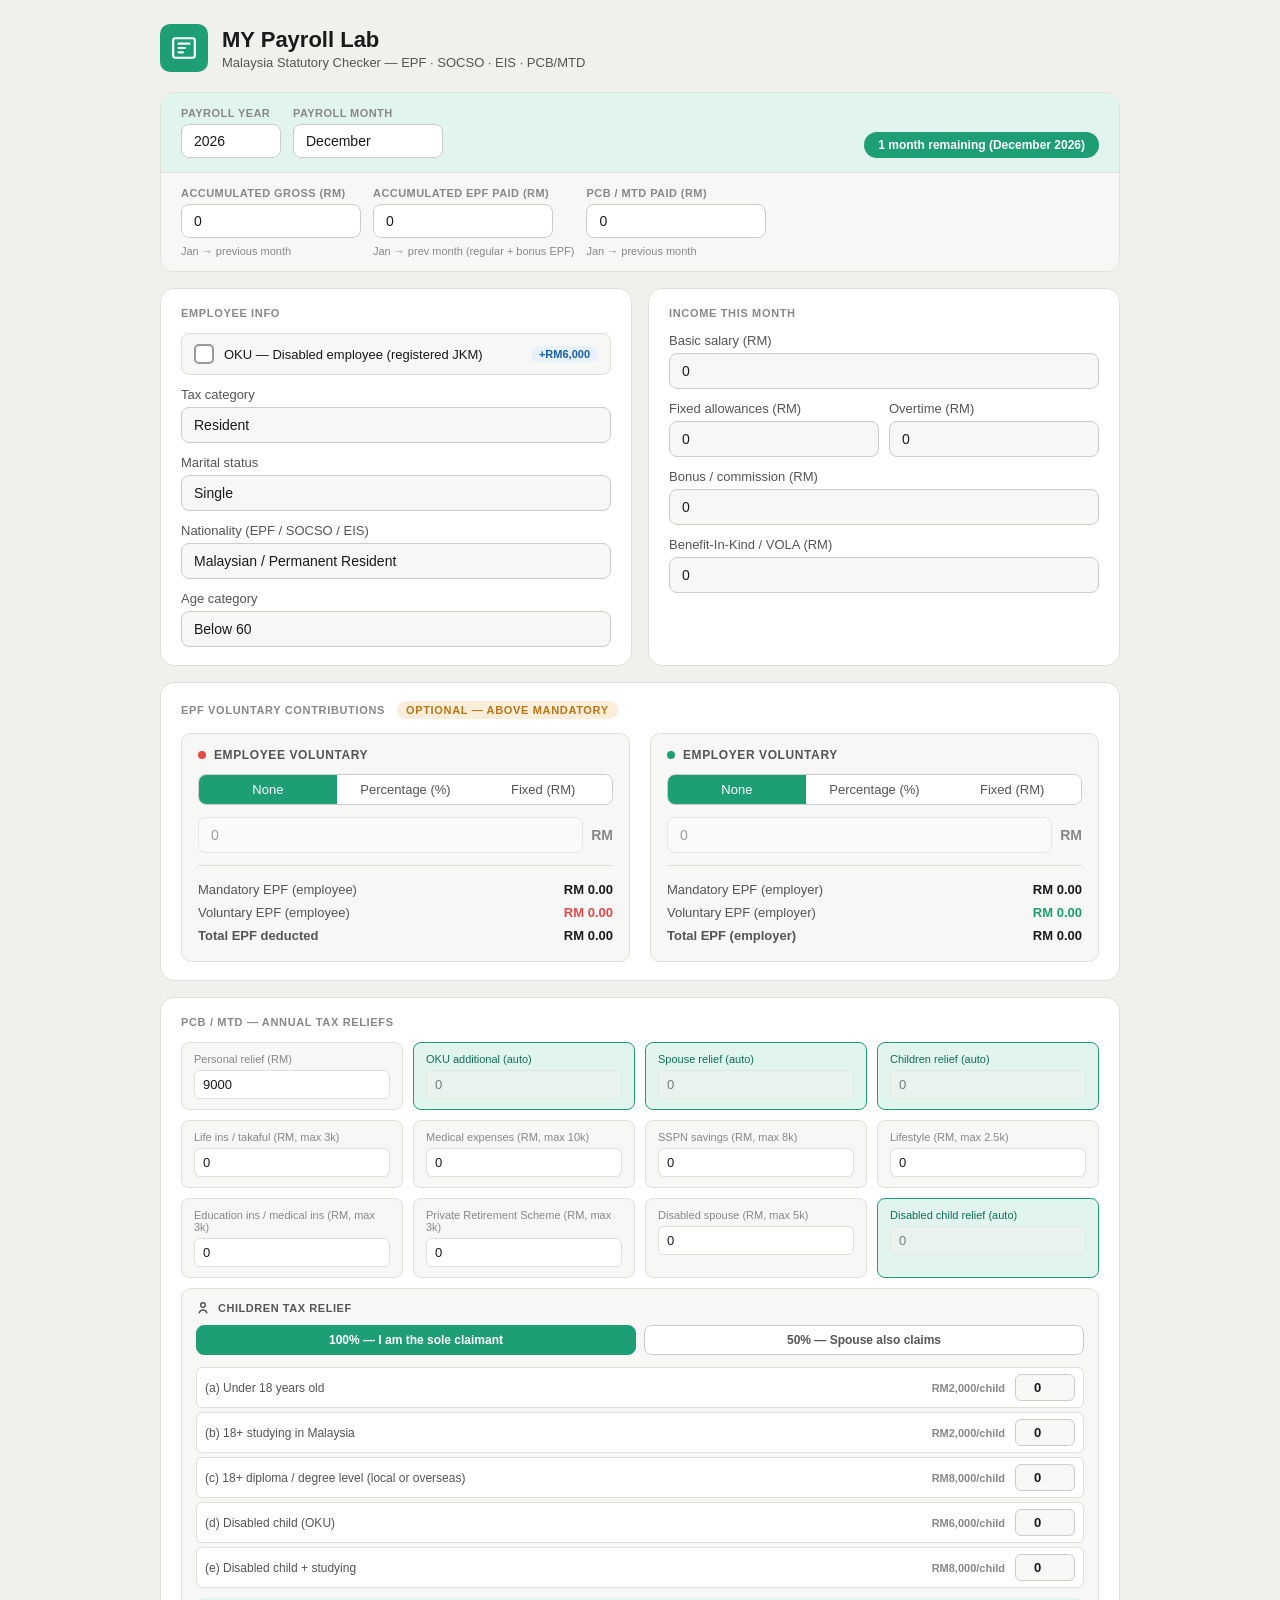
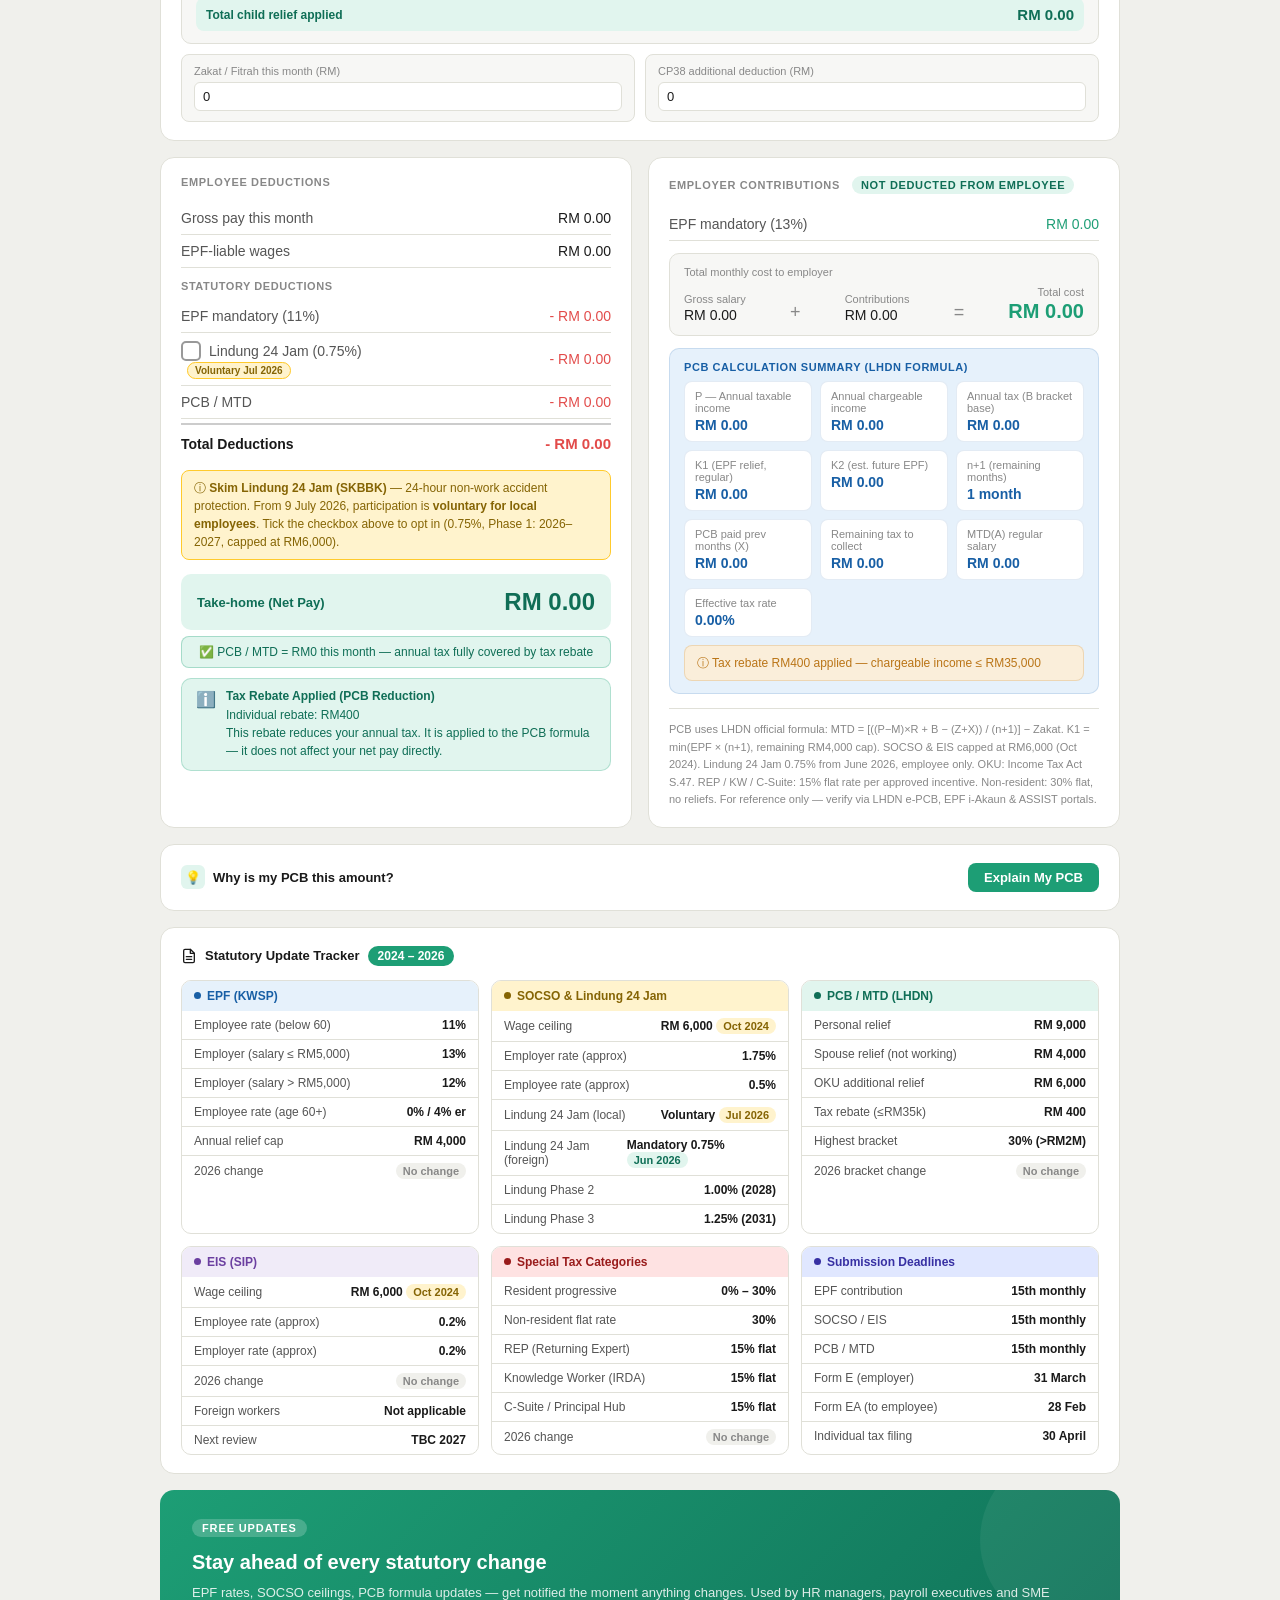
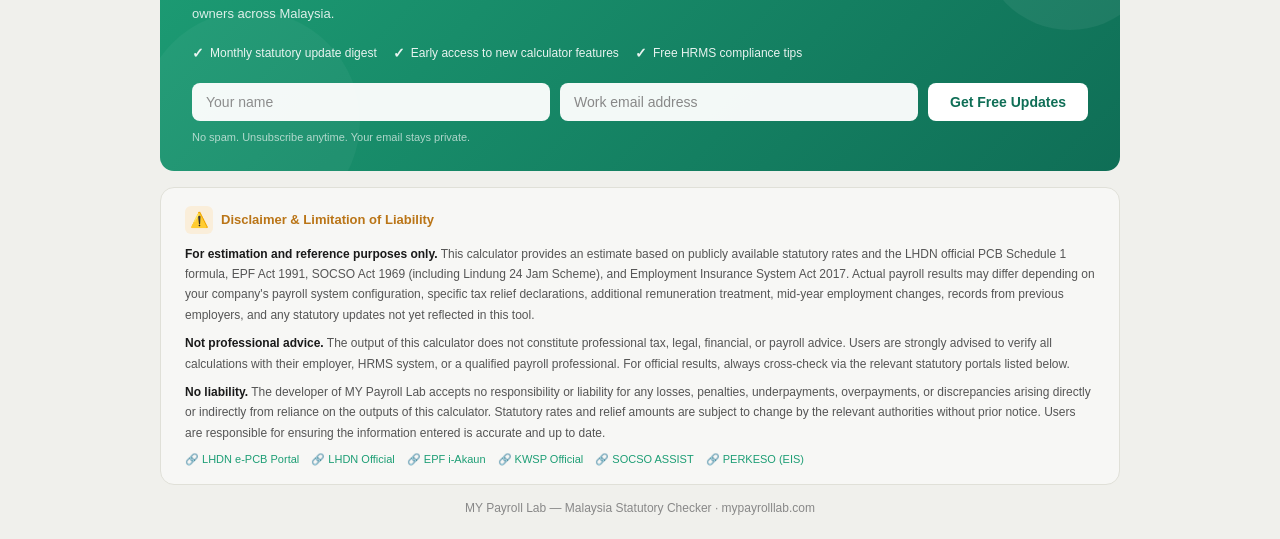
==== index.html @ d9139159 "Update form action and input names in index.html" ====
<!DOCTYPE html>
<html lang="en">
<head>
<meta charset="UTF-8">
<meta name="viewport" content="width=device-width, initial-scale=1.0, maximum-scale=1.0, user-scalable=no">

<!-- Primary SEO -->
<title>MY Payroll Lab — Free Malaysia Payroll & PCB Calculator | EPF SOCSO EIS MTD</title>
<meta name="description" content="Free Malaysia statutory payroll calculator. Instantly calculate EPF, SOCSO, EIS and PCB/MTD using the official LHDN formula. Covers all tax categories, bonus PCB, OKU relief, child relief, Lindung 24 Jam 2026 and more. Works offline.">
<meta name="keywords" content="Malaysia payroll calculator, PCB calculator, MTD calculator, EPF calculator, SOCSO calculator, EIS calculator, LHDN PCB formula, Malaysia statutory deductions, payroll Malaysia 2026, Skim Lindung 24 Jam">
<meta name="robots" content="index, follow">
<meta name="author" content="MY Payroll Lab">
<link rel="canonical" href="https://mypayrolllab.com">

<!-- Open Graph (Facebook, LinkedIn, WhatsApp preview) -->
<meta property="og:type" content="website">
<meta property="og:url" content="https://mypayrolllab.com">
<meta property="og:title" content="MY Payroll Lab — Free Malaysia Payroll Calculator">
<meta property="og:description" content="Calculate EPF, SOCSO, EIS and PCB/MTD instantly using the official LHDN formula. Covers bonus PCB, OKU, child relief, Lindung 24 Jam 2026. Free, offline-ready.">
<meta property="og:image" content="https://mypayrolllab.com/og-image.png">
<meta property="og:image:width" content="1200">
<meta property="og:image:height" content="630">
<meta property="og:site_name" content="MY Payroll Lab">
<meta property="og:locale" content="en_MY">

<!-- Twitter / X Card -->
<meta name="twitter:card" content="summary_large_image">
<meta name="twitter:url" content="https://mypayrolllab.com">
<meta name="twitter:title" content="MY Payroll Lab — Free Malaysia Payroll Calculator">
<meta name="twitter:description" content="Calculate EPF, SOCSO, EIS and PCB/MTD instantly. LHDN official formula. Free, no login, works offline.">
<meta name="twitter:image" content="https://mypayrolllab.com/og-image.png">

<!-- PWA / Mobile -->
<meta name="mobile-web-app-capable" content="yes">
<meta name="apple-mobile-web-app-capable" content="yes">
<meta name="apple-mobile-web-app-status-bar-style" content="default">
<meta name="apple-mobile-web-app-title" content="MY Payroll Lab">
<meta name="theme-color" content="#1D9E75">
<link rel="manifest" href="manifest.json">
<link rel="icon" type="image/x-icon" href="favicon.ico">
<link rel="icon" type="image/png" sizes="32x32" href="favicon-32x32.png">
<link rel="icon" type="image/png" sizes="16x16" href="favicon-16x16.png">
<link rel="apple-touch-icon" sizes="180x180" href="apple-touch-icon.png">
<link rel="apple-touch-icon" href="assets/icons/icon-192.png">

<!-- JSON-LD Structured Data (Google rich results) -->
<script type="application/ld+json">
{
  "@context": "https://schema.org",
  "@type": "WebApplication",
  "name": "MY Payroll Lab",
  "url": "https://mypayrolllab.com",
  "description": "Free Malaysia statutory payroll calculator covering EPF, SOCSO, EIS and PCB/MTD using the official LHDN Schedule 1 formula.",
  "applicationCategory": "FinanceApplication",
  "operatingSystem": "Any",
  "offers": {
    "@type": "Offer",
    "price": "0",
    "priceCurrency": "MYR"
  },
  "featureList": [
    "EPF contribution calculator",
    "SOCSO contribution calculator",
    "EIS contribution calculator",
    "PCB/MTD calculator using LHDN official formula",
    "Bonus PCB two-step calculation",
    "OKU tax relief",
    "Child relief calculator",
    "Skim Lindung 24 Jam 2026",
    "Works offline as PWA"
  ],
  "inLanguage": "en-MY",
  "isAccessibleForFree": true,
  "creator": {
    "@type": "Organization",
    "name": "MY Payroll Lab",
    "url": "https://mypayrolllab.com"
  }
}
</script>
<link rel="stylesheet" href="assets/css/style.css?v=7">
</head>
<body>
<div class="container">

  <div class="header">
    <div class="logo">
      <svg viewBox="0 0 24 24"><rect x="2" y="3" width="20" height="18" rx="2"/><path d="M7 8h10M7 12h6M7 16h4"/></svg>
    </div>
    <div class="header-text">
      <h1>MY Payroll Lab</h1>
      <p>Malaysia Statutory Checker &mdash; EPF &middot; SOCSO &middot; EIS &middot; PCB/MTD</p>
    </div>
  </div>

  <!-- Month Band -->
  <div class="month-band">

    <!-- Row 1: Year & Month -->
    <div class="month-row month-row-1">
      <div class="field-group">
        <label>Payroll Year</label>
        <select id="year" onchange="calc()" style="width:100px">
        </select>
      </div>
      <div class="field-group">
        <label>Payroll Month</label>
        <select id="month" onchange="calc()" style="width:150px">
          <option value="1">January</option><option value="2">February</option><option value="3">March</option>
          <option value="4">April</option><option value="5">May</option><option value="6">June</option>
          <option value="7">July</option><option value="8">August</option><option value="9">September</option>
          <option value="10">October</option><option value="11">November</option><option value="12">December</option>
        </select>
      </div>
      <span class="month-pill" id="remaining_badge">7 months remaining</span>
    </div>

    <!-- Row 2: Accumulated figures -->
    <div class="month-row month-row-2">
      <div class="field-group">
        <label>Accumulated Gross (RM)</label>
        <input type="number" id="acc_gross" value="0" min="0" oninput="calc()" style="width:180px">
        <span class="acc-hint">Jan → previous month</span>
      </div>
      <div class="field-group">
        <label>Accumulated EPF Paid (RM)</label>
        <input type="number" id="acc_epf" value="0" min="0" oninput="calc()" style="width:180px">
        <span class="acc-hint">Jan → prev month (regular + bonus EPF)</span>
      </div>
      <div class="field-group">
        <label>PCB / MTD Paid (RM)</label>
        <input type="number" id="acc_pcb" value="0" min="0" oninput="calc()" style="width:180px">
        <span class="acc-hint">Jan → previous month</span>
      </div>

    </div>

  </div>

  <div class="grid">

    <!-- Employee Info -->
    <div class="card">
      <div class="card-title">Employee Info</div>

      <label class="toggle-row">
        <input type="checkbox" id="oku" onchange="calc()">
        <span class="oku-label">OKU — Disabled employee (registered JKM)</span>
        <span class="badge-tag">+RM6,000</span>
      </label>

      <div class="field">
        <label>Tax category</label>
        <select id="tax_cat" onchange="calc()">
          <option value="resident">Resident</option>
          <option value="non_resident">Non-Resident (30% flat, no reliefs)</option>
          <option value="rep">Returning Expert Programme — REP (15% flat)</option>
          <option value="knowledge_worker">Knowledge Worker — IRDA Iskandar (15% flat)</option>
          <option value="c_suite">C-Suite / Principal Hub (15% flat)</option>
        </select>
      </div>

      <div class="field">
        <label>Marital status</label>
        <select id="marital" onchange="calc()">
          <option value="single">Single</option>
          <option value="married_working">Married — spouse working</option>
          <option value="married_not_working">Married — spouse not working</option>
          <option value="widow">Widow / Divorced</option>
        </select>
      </div>

      <div class="field">
        <label>Nationality (EPF / SOCSO / EIS)</label>
        <select id="nat" onchange="calc()">
          <option value="local">Malaysian / Permanent Resident</option>
          <option value="foreign">Foreign worker</option>
        </select>
      </div>

      <div class="field">
        <label>Age category</label>
        <select id="age" onchange="calc()">
          <option value="below60">Below 60</option>
          <option value="above60">60 and above</option>
        </select>
      </div>
    </div>

    <!-- Income -->
    <div class="card">
      <div class="card-title">Income This Month</div>
      <div class="field"><label>Basic salary (RM)</label><input type="number" id="salary" value="0" min="0" oninput="calc()"></div>
      <div class="row-2">
        <div class="field"><label>Fixed allowances (RM)</label><input type="number" id="allow" value="0" min="0" oninput="calc()"></div>
        <div class="field"><label>Overtime (RM)</label><input type="number" id="ot" value="0" min="0" oninput="calc()"></div>
      </div>
      <div class="field"><label>Bonus / commission (RM)</label><input type="number" id="bonus" value="0" min="0" oninput="calc()"></div>
      <div class="field"><label>Benefit-In-Kind / VOLA (RM)</label><input type="number" id="bik" value="0" min="0" oninput="calc()"></div>
    </div>

    <!-- Voluntary EPF -->
    <div class="card full-width">
      <div class="card-title">EPF Voluntary Contributions
        <span class="badge" style="background:var(--warn-light);color:var(--warn)">Optional — above mandatory</span>
      </div>
      <div class="vol-grid">

        <!-- Employee Voluntary -->
        <div class="vol-side">
          <div class="vol-side-title">
            <span class="dot ee"></span>Employee Voluntary
          </div>
          <div class="type-toggle">
            <button id="vol_ee_none" class="active" onclick="setVolType('ee','none')">None</button>
            <button id="vol_ee_pct"  onclick="setVolType('ee','pct')">Percentage (%)</button>
            <button id="vol_ee_fixed" onclick="setVolType('ee','fixed')">Fixed (RM)</button>
          </div>
          <div class="vol-input-row">
            <input type="number" id="vol_ee_val" value="0" min="0" step="0.5" oninput="calc()" placeholder="0">
            <span class="unit" id="vol_ee_unit">%</span>
          </div>
          <div class="vol-result">
            <div class="vol-result-row"><span class="lbl">Mandatory EPF (employee)</span><span class="val total" id="vr_epf_mand_ee">RM 0.00</span></div>
            <div class="vol-result-row"><span class="lbl">Voluntary EPF (employee)</span><span class="val ee" id="vr_epf_vol_ee">RM 0.00</span></div>
            <div class="vol-result-row"><span class="lbl" style="font-weight:600">Total EPF deducted</span><span class="val total" style="font-weight:700" id="vr_epf_total_ee">RM 0.00</span></div>
          </div>
        </div>

        <!-- Employer Voluntary -->
        <div class="vol-side">
          <div class="vol-side-title">
            <span class="dot er"></span>Employer Voluntary
          </div>
          <div class="type-toggle">
            <button id="vol_er_none" class="active" onclick="setVolType('er','none')">None</button>
            <button id="vol_er_pct"  onclick="setVolType('er','pct')">Percentage (%)</button>
            <button id="vol_er_fixed" onclick="setVolType('er','fixed')">Fixed (RM)</button>
          </div>
          <div class="vol-input-row">
            <input type="number" id="vol_er_val" value="0" min="0" step="0.5" oninput="calc()" placeholder="0">
            <span class="unit" id="vol_er_unit">%</span>
          </div>
          <div class="vol-result">
            <div class="vol-result-row"><span class="lbl">Mandatory EPF (employer)</span><span class="val total" id="vr_epf_mand_er">RM 0.00</span></div>
            <div class="vol-result-row"><span class="lbl">Voluntary EPF (employer)</span><span class="val er" id="vr_epf_vol_er">RM 0.00</span></div>
            <div class="vol-result-row"><span class="lbl" style="font-weight:600">Total EPF (employer)</span><span class="val total" style="font-weight:700" id="vr_epf_total_er">RM 0.00</span></div>
          </div>
        </div>

      </div>
    </div>

    <!-- Tax Reliefs -->
    <div class="card full-width">
      <div class="card-title">
        PCB / MTD — Annual Tax Reliefs
        <span id="oku_label" class="oku-badge" style="display:none">OKU +RM6,000</span>
        <span id="flat_rate_label" style="display:none" class="flat-badge"></span>
      </div>
      <div id="relief_section">
        <div class="relief-grid">
          <div class="relief-item"><label>Personal relief (RM)</label><input type="number" id="r_personal" value="9000" oninput="calc()"></div>
          <div class="relief-item auto"><label>OKU additional (auto)</label><input type="number" id="r_oku" value="0" readonly></div>
          <div class="relief-item auto"><label>Spouse relief (auto)</label><input type="number" id="r_spouse" value="0" readonly></div>
          <div class="relief-item auto"><label>Children relief (auto)</label><input type="number" id="r_child" value="0" readonly></div>
          <div class="relief-item"><label>Life ins / takaful (RM, max 3k)</label><input type="number" id="r_life" value="0" oninput="calc()"></div>
          <div class="relief-item"><label>Medical expenses (RM, max 10k)</label><input type="number" id="r_medical" value="0" oninput="calc()"></div>
          <div class="relief-item"><label>SSPN savings (RM, max 8k)</label><input type="number" id="r_sspn" value="0" oninput="calc()"></div>
          <div class="relief-item"><label>Lifestyle (RM, max 2.5k)</label><input type="number" id="r_lifestyle" value="0" oninput="calc()"></div>
          <div class="relief-item"><label>Education ins / medical ins (RM, max 3k)</label><input type="number" id="r_edu_ins" value="0" oninput="calc()"></div>
          <div class="relief-item"><label>Private Retirement Scheme (RM, max 3k)</label><input type="number" id="r_prs" value="0" oninput="calc()"></div>
          <div class="relief-item"><label>Disabled spouse (RM, max 5k)</label><input type="number" id="r_dis_spouse" value="0" oninput="calc()"></div>
          <div class="relief-item auto"><label>Disabled child relief (auto)</label><input type="number" id="r_dis_child" value="0" readonly></div>
        </div>
        <!-- Child Relief Calculator -->
        <div class="child-section">
          <div class="child-section-title">
            <svg width="14" height="14" viewBox="0 0 24 24" fill="none" stroke="currentColor" stroke-width="2.5" stroke-linecap="round" stroke-linejoin="round"><circle cx="12" cy="7" r="4"/><path d="M5.5 20a7 7 0 0 1 13 0"/></svg>
            Children Tax Relief
          </div>
          <div class="child-claim-toggle">
            <button class="claim-btn active" id="claim_100" onclick="setClaimRate('100')">
              100% — I am the sole claimant
            </button>
            <button class="claim-btn" id="claim_50" onclick="setClaimRate('50')">
              50% — Spouse also claims
            </button>
          </div>
          <div class="child-rows">
            <div class="child-row">
              <span class="cr-label">(a) Under 18 years old</span>
              <span class="cr-rate" id="cr_rate_a">RM2,000/child</span>
              <input type="number" class="cr-input" id="cr_a" value="0" min="0" oninput="calcChild()">
            </div>
            <div class="child-row">
              <span class="cr-label">(b) 18+ studying in Malaysia</span>
              <span class="cr-rate" id="cr_rate_b">RM2,000/child</span>
              <input type="number" class="cr-input" id="cr_b" value="0" min="0" oninput="calcChild()">
            </div>
            <div class="child-row">
              <span class="cr-label">(c) 18+ diploma / degree level (local or overseas)</span>
              <span class="cr-rate" id="cr_rate_c">RM8,000/child</span>
              <input type="number" class="cr-input" id="cr_c" value="0" min="0" oninput="calcChild()">
            </div>
            <div class="child-row">
              <span class="cr-label">(d) Disabled child (OKU)</span>
              <span class="cr-rate" id="cr_rate_d">RM6,000/child</span>
              <input type="number" class="cr-input" id="cr_d" value="0" min="0" oninput="calcChild()">
            </div>
            <div class="child-row">
              <span class="cr-label">(e) Disabled child + studying</span>
              <span class="cr-rate" id="cr_rate_e">RM8,000/child</span>
              <input type="number" class="cr-input" id="cr_e" value="0" min="0" oninput="calcChild()">
            </div>
          </div>
          <div class="child-total">
            <span class="ct-label">Total child relief applied</span>
            <span class="ct-val" id="child_total_display">RM 0.00</span>
          </div>
        </div>

        <div style="margin-top:10px;display:flex;gap:10px;flex-wrap:wrap">
          <div class="relief-item" style="flex:1;min-width:160px"><label>Zakat / Fitrah this month (RM)</label><input type="number" id="zakat" value="0" oninput="calc()"></div>
          <div class="relief-item" style="flex:1;min-width:160px"><label>CP38 additional deduction (RM)</label><input type="number" id="cp38" value="0" oninput="calc()"></div>
        </div>
      </div>
      <div id="flat_rate_notice" class="notice purple" style="display:none"></div>
    </div>

    <!-- Employee Deductions -->
    <div class="card">
      <div class="card-title">Employee Deductions</div>
      <div class="result-row"><span class="lbl">Gross pay this month</span><span class="val" id="o_gross">RM 0.00</span></div>
      <div class="result-row"><span class="lbl">EPF-liable wages</span><span class="val" id="o_epf_wage">RM 0.00</span></div>

      <div class="section-label">Statutory deductions</div>
      <div class="result-row"><span class="lbl">EPF mandatory (<span id="epf_ee_rate">11%</span>)</span><span class="val deduct" id="o_epf_ee">- RM 0.00</span></div>
      <div class="result-row" id="epf_vol_ee_row" style="display:none"><span class="lbl">EPF voluntary (employee)</span><span class="val deduct" id="o_epf_vol_ee">- RM 0.00</span></div>
      <div class="result-row" id="epf_bonus_ee_row" style="display:none"><span class="lbl">EPF on bonus / Kt (employee 11%)</span><span class="val deduct" id="o_epf_bonus_ee">- RM 0.00</span></div>
      <div class="result-row" id="row_socso_ee"><span class="lbl">SOCSO (employee)</span><span class="val deduct" id="o_socso_ee">- RM 0.00</span></div>
      <div class="result-row" id="lindung_row" style="display:none">
        <span class="lbl">
          <span id="lindung_label_local" style="display:none">
            <label style="cursor:pointer;display:flex;align-items:center;gap:8px">
              <input type="checkbox" id="lindung_optin" class="custom-cb" onchange="calc()"
                title="Tick to opt in to Lindung 24 Jam (voluntary for locals from Jul 2026)">
              Lindung 24 Jam (0.75%)
            </label>
            <span class="lindung-badge">Voluntary Jul 2026</span>
          </span>
          <span id="lindung_label_foreign" style="display:none">
            Lindung 24 Jam (0.75%) <span class="lindung-badge">Mandatory (Foreign)</span>
          </span>
        </span>
        <span class="val deduct" id="o_lindung">- RM 0.00</span>
      </div>
      <div class="result-row" id="row_eis_ee"><span class="lbl">EIS (employee)</span><span class="val deduct" id="o_eis_ee">- RM 0.00</span></div>
      <div class="result-row">
        <span class="lbl">PCB / MTD <span id="o_pcb_rate_tag" class="flat-badge" style="display:none"></span></span>
        <span class="val deduct" id="o_pcb">- RM 0.00</span>
      </div>
      <div class="result-row" id="pcb_bonus_row" style="display:none">
        <span class="lbl" style="padding-left:12px;color:var(--text3);font-size:12px">↳ Regular salary PCB</span>
        <span class="val deduct" style="font-size:12px" id="o_pcb_a">- RM 0.00</span>
      </div>
      <div class="result-row" id="pcb_addl_row" style="display:none">
        <span class="lbl" style="padding-left:12px;color:var(--text3);font-size:12px">↳ Bonus PCB (additional) <span class="lindung-badge">MTD(C)</span></span>
        <span class="val deduct" style="font-size:12px" id="o_pcb_addl">- RM 0.00</span>
      </div>
      <div class="result-row" id="cp38_row" style="display:none">
        <span class="lbl">CP38 (additional)</span><span class="val deduct" id="o_cp38">- RM 0.00</span>
      </div>
      <div class="result-row" id="zakat_row" style="display:none">
        <span class="lbl">Zakat / Fitrah</span><span class="val deduct" id="o_zakat_show">- RM 0.00</span>
      </div>

      <!-- Total deduction line -->
      <div class="total-deduct-row">
        <span class="lbl">Total Deductions</span>
        <span class="val deduct" id="o_total_deduct">- RM 0.00</span>
      </div>

      <div id="lindung_notice" style="display:none" class="notice yellow">
        &#9432; <b>Skim Lindung 24 Jam (SKBBK)</b> — 24-hour non-work accident protection.
        <span id="lindung_notice_local" style="display:none">
          From 9 July 2026, participation is <b>voluntary for local employees</b>. Tick the checkbox above to opt in (0.75%, Phase 1: 2026–2027, capped at RM6,000).
        </span>
        <span id="lindung_notice_foreign" style="display:none">
          <b>Mandatory for foreign workers</b> under existing legal provisions (0.75%, Phase 1: 2026–2027, capped at RM6,000).
        </span>
      </div>

      <div class="net-block">
        <span class="net-lbl">Take-home (Net Pay)</span>
        <span class="net-val" id="o_net">RM 0.00</span>
      </div>

      <!-- PCB zero notice -->
      <div id="pcb_zero_box" class="pcb-zero" style="display:none">
        ✅ PCB / MTD = RM0 this month — annual tax fully covered by tax rebate
      </div>

      <!-- Tax rebate info box (below net pay, NOT in deductions) -->
      <div id="rebate_info_box" class="rebate-info" style="display:none">
        <span class="ri-icon">ℹ️</span>
        <div>
          <div class="ri-title">Tax Rebate Applied (PCB Reduction)</div>
          <div class="ri-body" id="rebate_info_text"></div>
        </div>
      </div>
    </div>

    <!-- Employer Contributions -->
    <div class="card">
      <div class="card-title">Employer Contributions
        <span class="badge">not deducted from employee</span>
      </div>
      <div class="result-row"><span class="lbl">EPF mandatory (<span id="epf_er_rate">13%</span>)</span><span class="val earn" id="o_epf_er">RM 0.00</span></div>
      <div class="result-row" id="epf_vol_er_row" style="display:none"><span class="lbl">EPF voluntary (employer)</span><span class="val earn" id="o_epf_vol_er">RM 0.00</span></div>
      <div class="result-row" id="epf_bonus_er_row" style="display:none"><span class="lbl">EPF on bonus (employer)</span><span class="val earn" id="o_epf_bonus_er">RM 0.00</span></div>
      <div class="result-row" id="row_socso_er"><span class="lbl">SOCSO (employer)</span><span class="val earn" id="o_socso_er">RM 0.00</span></div>
      <div class="result-row" id="row_eis_er"><span class="lbl">EIS (employer)</span><span class="val earn" id="o_eis_er">RM 0.00</span></div>

      <div class="employer-box">
        <div style="font-size:11px;color:var(--text3);margin-bottom:8px">Total monthly cost to employer</div>
        <div class="cost-row">
          <div class="cost-item"><span class="cost-lbl">Gross salary</span><span class="cost-val" id="o_gross2">RM 0.00</span></div>
          <div style="font-size:18px;color:var(--text3)">+</div>
          <div class="cost-item"><span class="cost-lbl">Contributions</span><span class="cost-val" id="o_er_total">RM 0.00</span></div>
          <div style="font-size:18px;color:var(--text3)">=</div>
          <div class="cost-item" style="text-align:right"><span class="cost-lbl">Total cost</span><span class="cost-total" id="o_total_cost">RM 0.00</span></div>
        </div>
      </div>

      <div class="acc-box">
        <div class="acc-title">PCB Calculation Summary (LHDN Formula)</div>
        <div class="acc-grid">
          <div class="acc-item"><div class="acc-lbl">P — Annual taxable income</div><div class="acc-val" id="o_P">RM 0.00</div></div>
          <div class="acc-item"><div class="acc-lbl">Annual chargeable income</div><div class="acc-val" id="o_chargeable">RM 0.00</div></div>
          <div class="acc-item"><div class="acc-lbl">Annual tax (B bracket base)</div><div class="acc-val" id="o_annual_tax">RM 0.00</div></div>
          <div class="acc-item"><div class="acc-lbl">K1 (EPF relief, regular)</div><div class="acc-val" id="o_K1">RM 0.00</div></div>
          <div class="acc-item"><div class="acc-lbl">K2 (est. future EPF)</div><div class="acc-val" id="o_K2">RM 0.00</div></div>
          <div class="acc-item" id="acc_Kt_row" style="display:none"><div class="acc-lbl">Kt (EPF on bonus)</div><div class="acc-val" id="o_Kt">RM 0.00</div></div>
          <div class="acc-item" id="acc_K2b_row" style="display:none"><div class="acc-lbl">K2 with bonus</div><div class="acc-val" id="o_K2_bonus">RM 0.00</div></div>
          <div class="acc-item"><div class="acc-lbl">n+1 (remaining months)</div><div class="acc-val" id="o_months_rem">12</div></div>
          <div class="acc-item"><div class="acc-lbl">PCB paid prev months (X)</div><div class="acc-val" id="o_acc_pcb_show">RM 0.00</div></div>
          <div class="acc-item"><div class="acc-lbl">Remaining tax to collect</div><div class="acc-val" id="o_remaining_tax">RM 0.00</div></div>
          <div class="acc-item"><div class="acc-lbl">MTD(A) regular salary</div><div class="acc-val" id="o_mtd_a">RM 0.00</div></div>
          <div class="acc-item" id="acc_mtd_addl_row" style="display:none"><div class="acc-lbl">MTD Additional (bonus)</div><div class="acc-val" id="o_mtd_addl">RM 0.00</div></div>
          <div class="acc-item"><div class="acc-lbl">Effective tax rate</div><div class="acc-val" id="o_eff_rate">0.00%</div></div>
        </div>
        <div id="rebate_notice" style="display:none" class="notice warn">
          <span id="rebate_notice_text">&#9432; Tax rebate applies — chargeable income &le; RM35,000</span>
        </div>
      </div>

      <div class="disclaimer">
        PCB uses LHDN official formula: MTD = [((P&minus;M)&times;R + B &minus; (Z+X)) / (n+1)] &minus; Zakat.
        K1 = min(EPF &times; (n+1), remaining RM4,000 cap). SOCSO &amp; EIS capped at RM6,000 (Oct 2024).
        Lindung 24 Jam 0.75% from June 2026, employee only. OKU: Income Tax Act S.47.
        REP / KW / C-Suite: 15% flat rate per approved incentive. Non-resident: 30% flat, no reliefs.
        For reference only — verify via LHDN e-PCB, EPF i-Akaun &amp; ASSIST portals.
      </div>
    </div>

  </div>
  <!-- PCB Explanation Box -->
  <div class="explain-box">
    <div class="explain-header">
      <h3><span class="icon">💡</span> Why is my PCB this amount?</h3>
      <button class="explain-btn" id="explain_btn">Explain My PCB</button>
    </div>
    <div class="explain-content" id="explain_content" style="display:none">
      <div class="explain-steps" id="explain_steps"></div>
      <div class="step-result">
        <span id="explain_pcb_label">Monthly PCB / MTD</span>
        <span id="explain_final">RM 0.00</span>
      </div>
      <!-- Notices mirrored inside explanation box -->
      <div id="exp_lindung_notice" class="notice yellow" style="display:none;margin-top:8px">
        &#9432; <b>Skim Lindung 24 Jam (SKBBK)</b> — Voluntary for local employees (Jul 2026), mandatory for foreign workers. 0.75% of wages capped at RM6,000.
      </div>
      <div id="exp_pcb_zero_box" class="pcb-zero" style="display:none;margin-top:8px">
        &#9989; PCB / MTD = RM0 this month — annual tax fully covered by tax rebate
      </div>
      <div id="exp_rebate_info" class="rebate-info" style="display:none;margin-top:8px">
        <span class="ri-icon">&#8505;&#65039;</span>
        <div>
          <div class="ri-title">Tax Rebate Applied (PCB Reduction)</div>
          <div class="ri-body" id="exp_rebate_text"></div>
        </div>
      </div>
    </div>
  </div>

  <!-- Statutory Change Tracker -->
  <div class="tracker">
    <div class="tracker-title">
      <svg width="16" height="16" viewBox="0 0 24 24" fill="none" stroke="currentColor" stroke-width="2" stroke-linecap="round" stroke-linejoin="round"><path d="M14 2H6a2 2 0 0 0-2 2v16a2 2 0 0 0 2 2h12a2 2 0 0 0 2-2V8z"/><polyline points="14 2 14 8 20 8"/><line x1="16" y1="13" x2="8" y2="13"/><line x1="16" y1="17" x2="8" y2="17"/></svg>
      Statutory Update Tracker
      <span class="year-badge">2024 – 2026</span>
    </div>
    <div class="tracker-grid">

      <!-- EPF -->
      <div class="tracker-card">
        <div class="tracker-card-head epf"><span class="dot"></span>EPF (KWSP)</div>
        <div class="tracker-item"><span class="ti-label">Employee rate (below 60)</span><span class="ti-val">11%</span></div>
        <div class="tracker-item"><span class="ti-label">Employer (salary ≤ RM5,000)</span><span class="ti-val">13%</span></div>
        <div class="tracker-item"><span class="ti-label">Employer (salary > RM5,000)</span><span class="ti-val">12%</span></div>
        <div class="tracker-item"><span class="ti-label">Employee rate (age 60+)</span><span class="ti-val">0% / 4% er</span></div>
        <div class="tracker-item"><span class="ti-label">Annual relief cap</span><span class="ti-val">RM 4,000</span></div>
        <div class="tracker-item"><span class="ti-label">2026 change</span><span class="tracker-status status-unchanged">No change</span></div>
      </div>

      <!-- SOCSO -->
      <div class="tracker-card">
        <div class="tracker-card-head socso"><span class="dot"></span>SOCSO & Lindung 24 Jam</div>
        <div class="tracker-item"><span class="ti-label">Wage ceiling</span><span class="ti-val">RM 6,000 <span class="tracker-status status-updated">Oct 2024</span></span></div>
        <div class="tracker-item"><span class="ti-label">Employer rate (approx)</span><span class="ti-val">1.75%</span></div>
        <div class="tracker-item"><span class="ti-label">Employee rate (approx)</span><span class="ti-val">0.5%</span></div>
        <div class="tracker-item"><span class="ti-label">Lindung 24 Jam (local)</span><span class="ti-val">Voluntary <span class="tracker-status status-updated">Jul 2026</span></span></div>
        <div class="tracker-item"><span class="ti-label">Lindung 24 Jam (foreign)</span><span class="ti-val">Mandatory 0.75% <span class="tracker-status status-new">Jun 2026</span></span></div>
        <div class="tracker-item"><span class="ti-label">Lindung Phase 2</span><span class="ti-val">1.00% (2028)</span></div>
        <div class="tracker-item"><span class="ti-label">Lindung Phase 3</span><span class="ti-val">1.25% (2031)</span></div>
      </div>

      <!-- PCB / MTD -->
      <div class="tracker-card">
        <div class="tracker-card-head pcb"><span class="dot"></span>PCB / MTD (LHDN)</div>
        <div class="tracker-item"><span class="ti-label">Personal relief</span><span class="ti-val">RM 9,000</span></div>
        <div class="tracker-item"><span class="ti-label">Spouse relief (not working)</span><span class="ti-val">RM 4,000</span></div>
        <div class="tracker-item"><span class="ti-label">OKU additional relief</span><span class="ti-val">RM 6,000</span></div>
        <div class="tracker-item"><span class="ti-label">Tax rebate (≤RM35k)</span><span class="ti-val">RM 400</span></div>
        <div class="tracker-item"><span class="ti-label">Highest bracket</span><span class="ti-val">30% (>RM2M)</span></div>
        <div class="tracker-item"><span class="ti-label">2026 bracket change</span><span class="tracker-status status-unchanged">No change</span></div>
      </div>

      <!-- EIS -->
      <div class="tracker-card">
        <div class="tracker-card-head eis"><span class="dot"></span>EIS (SIP)</div>
        <div class="tracker-item"><span class="ti-label">Wage ceiling</span><span class="ti-val">RM 6,000 <span class="tracker-status status-updated">Oct 2024</span></span></div>
        <div class="tracker-item"><span class="ti-label">Employee rate (approx)</span><span class="ti-val">0.2%</span></div>
        <div class="tracker-item"><span class="ti-label">Employer rate (approx)</span><span class="ti-val">0.2%</span></div>
        <div class="tracker-item"><span class="ti-label">2026 change</span><span class="tracker-status status-unchanged">No change</span></div>
        <div class="tracker-item"><span class="ti-label">Foreign workers</span><span class="ti-val">Not applicable</span></div>
        <div class="tracker-item"><span class="ti-label">Next review</span><span class="ti-val">TBC 2027</span></div>
      </div>

      <!-- REP / Special Categories -->
      <div class="tracker-card">
        <div class="tracker-card-head" style="background:var(--track-special-bg);color:var(--track-special-text)"><span class="dot"></span>Special Tax Categories</div>
        <div class="tracker-item"><span class="ti-label">Resident progressive</span><span class="ti-val">0% – 30%</span></div>
        <div class="tracker-item"><span class="ti-label">Non-resident flat rate</span><span class="ti-val">30%</span></div>
        <div class="tracker-item"><span class="ti-label">REP (Returning Expert)</span><span class="ti-val">15% flat</span></div>
        <div class="tracker-item"><span class="ti-label">Knowledge Worker (IRDA)</span><span class="ti-val">15% flat</span></div>
        <div class="tracker-item"><span class="ti-label">C-Suite / Principal Hub</span><span class="ti-val">15% flat</span></div>
        <div class="tracker-item"><span class="ti-label">2026 change</span><span class="tracker-status status-unchanged">No change</span></div>
      </div>

      <!-- Key Dates -->
      <div class="tracker-card">
        <div class="tracker-card-head" style="background:var(--track-deadline-bg);color:var(--track-deadline-text)"><span class="dot"></span>Submission Deadlines</div>
        <div class="tracker-item"><span class="ti-label">EPF contribution</span><span class="ti-val">15th monthly</span></div>
        <div class="tracker-item"><span class="ti-label">SOCSO / EIS</span><span class="ti-val">15th monthly</span></div>
        <div class="tracker-item"><span class="ti-label">PCB / MTD</span><span class="ti-val">15th monthly</span></div>
        <div class="tracker-item"><span class="ti-label">Form E (employer)</span><span class="ti-val">31 March</span></div>
        <div class="tracker-item"><span class="ti-label">Form EA (to employee)</span><span class="ti-val">28 Feb</span></div>
        <div class="tracker-item"><span class="ti-label">Individual tax filing</span><span class="ti-val">30 April</span></div>
      </div>

    </div>
  </div>

  <!-- Email Capture -->
  <div class="email-capture">
    <div class="ec-badge">Free Updates</div>
    <div class="ec-title">Stay ahead of every statutory change</div>
    <div class="ec-subtitle">
      EPF rates, SOCSO ceilings, PCB formula updates — get notified the moment
      anything changes. Used by HR managers, payroll executives and SME owners across Malaysia.
    </div>
    <div class="ec-perks">
      <span class="ec-perk">Monthly statutory update digest</span>
      <span class="ec-perk">Early access to new calculator features</span>
      <span class="ec-perk">Free HRMS compliance tips</span>
    </div>
    <form class="ec-form"
          action="https://docs.google.com/forms/d/e/1FAIpQLSfIOaE51Mu_8rbmAyrH4ytct6DgTLTL3j8aQOXuEgFoX8BB-g/viewform?pli=1"
          method="POST"
          target="_blank"
          onsubmit="handleEmailSubmit(event)">
      <input type="text"
             name="entry.1949628940"
             placeholder="Your name"
             required
             autocomplete="name">
      <input type="email"
             name="entry.1914218091"
             placeholder="Work email address"
             required
             autocomplete="email">
      <button type="submit" class="ec-submit">Get Free Updates</button>
    </form>
    <div class="ec-note">No spam. Unsubscribe anytime. Your email stays private.</div>
  </div>

  <!-- Disclaimer -->
  <div class="disclaimer-block">
    <div class="disc-header">
      <div class="disc-icon">⚠️</div>
      <span class="disc-title">Disclaimer &amp; Limitation of Liability</span>
    </div>
    <div class="disc-body">
      <p>
        <strong>For estimation and reference purposes only.</strong>
        This calculator provides an estimate based on publicly available statutory rates and the LHDN official PCB Schedule 1 formula, EPF Act 1991, SOCSO Act 1969 (including Lindung 24 Jam Scheme), and Employment Insurance System Act 2017.
        Actual payroll results may differ depending on your company's payroll system configuration, specific tax relief declarations, additional remuneration treatment, mid-year employment changes, records from previous employers, and any statutory updates not yet reflected in this tool.
      </p>
      <p>
        <strong>Not professional advice.</strong>
        The output of this calculator does not constitute professional tax, legal, financial, or payroll advice.
        Users are strongly advised to verify all calculations with their employer, HRMS system, or a qualified payroll professional.
        For official results, always cross-check via the relevant statutory portals listed below.
      </p>
      <p>
        <strong>No liability.</strong>
        The developer of MY Payroll Lab accepts no responsibility or liability for any losses, penalties, underpayments, overpayments, or discrepancies arising directly or indirectly from reliance on the outputs of this calculator.
        Statutory rates and relief amounts are subject to change by the relevant authorities without prior notice.
        Users are responsible for ensuring the information entered is accurate and up to date.
      </p>
    </div>
    <div class="disc-links">
      <a href="https://ez.hasil.gov.my/CI/epcb" target="_blank">🔗 LHDN e-PCB Portal</a>
      <a href="https://www.hasil.gov.my" target="_blank">🔗 LHDN Official</a>
      <a href="https://iakaun.kwsp.gov.my/portal/member/login" target="_blank">🔗 EPF i-Akaun</a>
      <a href="https://www.kwsp.gov.my/en/" target="_blank">🔗 KWSP Official</a>
      <a href="https://assist.perkeso.gov.my" target="_blank">🔗 SOCSO ASSIST</a>
      <a href="https://www.perkeso.gov.my" target="_blank">🔗 PERKESO (EIS)</a>
    </div>
  </div>

  <footer>MY Payroll Lab &mdash; Malaysia Statutory Checker &middot; mypayrolllab.com</footer>
</div>

<script src="script.js?v=7"></script>
<script>
/* Register SW only on real deployed domain, not in preview environments */
if('serviceWorker' in navigator &&
   !location.hostname.includes('claudeusercontent.com') &&
   !location.hostname.includes('localhost') &&
   location.protocol === 'https:'){
  window.addEventListener('load', function(){
    navigator.serviceWorker.register('sw.js')
      .then(function(){ console.log('MY Payroll Lab: offline ready'); })
      .catch(function(){ /* silent — SW optional */ });
  });
}
</script>
</body>
</html>
---- assets/css/style.css ----
/* MY Payroll Lab — Stylesheet */
*{box-sizing:border-box;margin:0;padding:0}
:root{color-scheme:light dark}
:root{
  --brand:#1D9E75;--brand-light:#E1F5EE;--brand-dark:#0F6E56;
  --bg:#ffffff;--bg2:#f7f7f5;--bg3:#f0f0ec;
  --text:#1a1a1a;--text2:#555;--text3:#888;
  --border:#e0e0d8;--border2:#ccc;
  --danger:#E24B4A;--warn:#BA7517;--warn-light:#FAEEDA;
  --info:#185FA5;--info-light:#E6F1FB;
  --purple:#6B3FA0;--purple-light:#F0EBF8;
  --radius:10px;--radius-lg:14px;
  /* Adaptive badge / tracker colours (light mode defaults) */
  --yellow-bg:#fff3cd;--yellow-text:#856404;--yellow-border:#FFCA2C;
  --track-epf-bg:#E6F1FB;--track-epf-text:#185FA5;
  --track-socso-bg:#FFF3CD;--track-socso-text:#856404;
  --track-pcb-bg:#E1F5EE;--track-pcb-text:#0F6E56;
  --track-eis-bg:#F0EBF8;--track-eis-text:#6B3FA0;
  --track-special-bg:#FEE2E2;--track-special-text:#991B1B;
  --track-deadline-bg:#E0E7FF;--track-deadline-text:#3730A3;
  --checkbox-bg:#ffffff;--checkbox-border:#999;
}
@media(prefers-color-scheme:dark){:root{
  --bg:#1c1c1e;--bg2:#2c2c2e;--bg3:#3a3a3c;
  --text:#f5f5f0;--text2:#aaa;--text3:#777;
  --border:#3a3a3c;--border2:#555;
  --brand-light:#0a3d2e;--brand-dark:#5DCAA5;
  --warn-light:#3d2e00;--info-light:#0a1f3d;--purple-light:#1e1030;
  /* Brighten accent colours for legibility on dark backgrounds */
  --danger:#FF7A78;--warn:#E8B23D;--info:#6BAEEA;--purple:#B795E0;
  /* Adaptive badge / tracker colours (dark mode) */
  --yellow-bg:#42350a;--yellow-text:#FFD666;--yellow-border:#8a6d1a;
  --track-epf-bg:#10243a;--track-epf-text:#7CB8E8;
  --track-socso-bg:#3a2e0a;--track-socso-text:#F2CB5C;
  --track-pcb-bg:#0c2e22;--track-pcb-text:#5DCAA5;
  --track-eis-bg:#241a38;--track-eis-text:#C9A8F0;
  --track-special-bg:#3a1414;--track-special-text:#F29999;
  --track-deadline-bg:#191c40;--track-deadline-text:#A8B0F0;
  --checkbox-bg:#2c2c2e;--checkbox-border:#777;
}}
body{font-family:-apple-system,BlinkMacSystemFont,'Segoe UI',sans-serif;background:var(--bg3);color:var(--text);min-height:100vh;padding:24px 16px;-webkit-text-size-adjust:100%}
/* Mobile touch improvements */
button,select,input{-webkit-appearance:none;touch-action:manipulation}
@media(max-width:480px){
  body{padding:12px 10px}
  .header h1{font-size:18px}
  .month-row{padding:10px 12px;gap:8px}
  .month-band select,.month-band input{font-size:15px;padding:10px 12px}
  .field input,.field select{font-size:16px;padding:10px 12px}
  .relief-grid{grid-template-columns:1fr 1fr}
  .acc-grid{grid-template-columns:1fr 1fr}
  .tracker-grid{grid-template-columns:1fr}
  .vol-grid{grid-template-columns:1fr}
  .net-block .net-val{font-size:20px}
  .claim-btn{font-size:13px;padding:10px 8px}
  .child-row{grid-template-columns:1fr auto}
  .cr-rate{display:none}
  .cr-input{width:54px}
  .explain-btn{width:100%;margin-top:8px}
}
.container{max-width:960px;margin:0 auto}
.header{display:flex;align-items:center;gap:14px;margin-bottom:20px}
.logo{width:48px;height:48px;background:var(--brand);border-radius:var(--radius);display:flex;align-items:center;justify-content:center;flex-shrink:0}
.logo svg{width:26px;height:26px;stroke:#fff;fill:none;stroke-width:2;stroke-linecap:round;stroke-linejoin:round}
.header-text h1{font-size:22px;font-weight:600;color:var(--text)}
.header-text p{font-size:13px;color:var(--text2);margin-top:2px}
.grid{display:grid;grid-template-columns:1fr 1fr;gap:16px}
@media(max-width:640px){.grid{grid-template-columns:1fr}.full-width{grid-column:1}}
.card{background:var(--bg);border:1px solid var(--border);border-radius:var(--radius-lg);padding:18px 20px}
.full-width{grid-column:1/-1}
.card-title{font-size:11px;font-weight:600;color:var(--text3);text-transform:uppercase;letter-spacing:.06em;margin-bottom:14px;display:flex;align-items:center;gap:6px;flex-wrap:wrap}
.field{margin-bottom:12px}
.field:last-child{margin-bottom:0}
.field label{display:block;font-size:13px;color:var(--text2);margin-bottom:5px}
.field input,.field select{width:100%;padding:9px 12px;font-size:14px;border:1px solid var(--border2);border-radius:8px;background:var(--bg2);color:var(--text);transition:border-color .15s;outline:none}
.field input:focus,.field select:focus{border-color:var(--brand)}
.field input[readonly]{opacity:.55;background:var(--bg3);cursor:not-allowed}
.row-2{display:grid;grid-template-columns:1fr 1fr;gap:10px}
.relief-grid{display:grid;grid-template-columns:repeat(4,1fr);gap:10px;margin-top:4px}
@media(max-width:640px){.relief-grid{grid-template-columns:1fr 1fr}}
.relief-item{background:var(--bg2);border-radius:8px;padding:10px 12px;border:1px solid var(--border)}
.relief-item label{font-size:11px;color:var(--text3);display:block;margin-bottom:5px}
.relief-item input{width:100%;font-size:13px;padding:6px 8px;border:1px solid var(--border);border-radius:6px;background:var(--bg);color:var(--text);outline:none}
.relief-item input:focus{border-color:var(--brand)}
.relief-item input[readonly]{opacity:.55;cursor:not-allowed;background:var(--bg3)}
.relief-item.auto{border-color:var(--brand);background:var(--brand-light)}
.child-section{background:var(--bg2);border:1px solid var(--border);border-radius:var(--radius);padding:12px 14px;margin-top:10px}
.child-section-title{font-size:11px;font-weight:600;color:var(--text2);text-transform:uppercase;letter-spacing:.05em;margin-bottom:10px;display:flex;align-items:center;gap:8px}
.child-claim-toggle{display:flex;gap:8px;margin-bottom:12px;flex-wrap:wrap}
.claim-btn{flex:1;min-width:140px;padding:7px 12px;font-size:12px;font-weight:600;border:1px solid var(--border2);border-radius:8px;background:var(--bg);color:var(--text2);cursor:pointer;text-align:center;transition:all .15s}
.claim-btn.active{background:var(--brand);color:#fff;border-color:var(--brand)}
.child-rows{display:flex;flex-direction:column;gap:4px}
.child-row{display:grid;grid-template-columns:1fr auto auto;align-items:center;gap:10px;padding:6px 8px;background:var(--bg);border-radius:6px;border:1px solid var(--border)}
.child-row .cr-label{font-size:12px;color:var(--text2)}
.child-row .cr-rate{font-size:11px;font-weight:600;color:var(--text3);white-space:nowrap}
.child-row .cr-input{width:60px;padding:5px 8px;font-size:13px;font-weight:600;text-align:center;border:1px solid var(--border2);border-radius:6px;background:var(--bg2);color:var(--text);outline:none}
.child-row .cr-input:focus{border-color:var(--brand)}
.child-total{display:flex;justify-content:space-between;align-items:center;margin-top:10px;padding:8px 10px;background:var(--brand-light);border-radius:8px}
.child-total .ct-label{font-size:12px;font-weight:600;color:var(--brand-dark)}
.child-total .ct-val{font-size:15px;font-weight:700;color:var(--brand-dark)}
.relief-item.auto label{color:var(--brand-dark)}
.toggle-row{display:flex;align-items:center;gap:10px;padding:10px 12px;background:var(--bg2);border:1px solid var(--border);border-radius:8px;margin-bottom:12px;cursor:pointer}
.toggle-row input[type=checkbox]{
  -webkit-appearance:none;-moz-appearance:none;appearance:none;
  width:20px;height:20px;flex-shrink:0;margin:0;cursor:pointer;
  border:2px solid var(--checkbox-border);border-radius:5px;
  background:var(--checkbox-bg);
  position:relative;transition:all .15s;
}
.toggle-row input[type=checkbox]:hover{border-color:var(--brand)}
.toggle-row input[type=checkbox]:checked{
  background:var(--brand);border-color:var(--brand);
}
.toggle-row input[type=checkbox]:checked::after{
  content:'';position:absolute;left:6px;top:2px;
  width:5px;height:10px;
  border:solid #fff;border-width:0 2px 2px 0;
  transform:rotate(45deg);
}
.toggle-row input[type=checkbox]:focus-visible{
  outline:2px solid var(--brand);outline-offset:2px;
}
/* Reusable custom checkbox — same style as OKU, used for Lindung opt-in */
.custom-cb{
  -webkit-appearance:none;-moz-appearance:none;appearance:none;
  width:20px;height:20px;flex-shrink:0;margin:0;cursor:pointer;
  border:2px solid var(--checkbox-border);border-radius:5px;
  background:var(--checkbox-bg);
  position:relative;transition:all .15s;vertical-align:middle;
}
.custom-cb:hover{border-color:var(--brand)}
.custom-cb:checked{background:var(--brand);border-color:var(--brand)}
.custom-cb:checked::after{
  content:'';position:absolute;left:6px;top:2px;
  width:5px;height:10px;
  border:solid #fff;border-width:0 2px 2px 0;
  transform:rotate(45deg);
}
.custom-cb:focus-visible{outline:2px solid var(--brand);outline-offset:2px;}
.toggle-row .oku-label{font-size:13px;color:var(--text);flex:1}
.toggle-row .badge-tag{font-size:11px;padding:2px 8px;border-radius:20px;background:var(--info-light);color:var(--info);font-weight:600}
.section-label{font-size:11px;font-weight:600;color:var(--text3);text-transform:uppercase;letter-spacing:.05em;margin:12px 0 8px}
.result-row{display:flex;justify-content:space-between;align-items:center;padding:8px 0;border-bottom:1px solid var(--border);font-size:14px}
.result-row:last-of-type{border-bottom:none}
.result-row .lbl{color:var(--text2)}
.result-row .val{font-weight:500}
.val.deduct{color:var(--danger)}
.val.earn{color:var(--brand)}
.net-block{background:var(--brand-light);border-radius:var(--radius);padding:14px 16px;margin-top:14px;display:flex;justify-content:space-between;align-items:center}
.net-block .net-lbl{font-size:13px;font-weight:600;color:var(--brand-dark)}
.net-block .net-val{font-size:24px;font-weight:700;color:var(--brand-dark)}
.employer-box{background:var(--bg2);border-radius:var(--radius);padding:12px 14px;margin-top:12px;border:1px solid var(--border)}
.cost-row{display:flex;justify-content:space-between;align-items:flex-end;flex-wrap:wrap;gap:8px}
.cost-item{display:flex;flex-direction:column;gap:2px}
.cost-item .cost-lbl{font-size:11px;color:var(--text3)}
.cost-item .cost-val{font-size:14px;font-weight:500}
.cost-item .cost-total{font-size:20px;font-weight:700;color:var(--brand)}
.acc-box{background:var(--info-light);border-radius:var(--radius);padding:12px 14px;margin-top:12px;border:1px solid rgba(24,95,165,.15)}
.acc-box .acc-title{font-size:11px;font-weight:600;color:var(--info);text-transform:uppercase;letter-spacing:.05em;margin-bottom:8px}
.acc-grid{display:grid;grid-template-columns:repeat(3,1fr);gap:8px}
@media(max-width:640px){.acc-grid{grid-template-columns:1fr 1fr}}
.acc-item{background:var(--bg);border-radius:8px;padding:8px 10px;border:1px solid rgba(24,95,165,.12)}
.acc-item .acc-lbl{font-size:11px;color:var(--text3);margin-bottom:3px}
.acc-item .acc-val{font-size:14px;font-weight:600;color:var(--info)}
.notice{border-radius:8px;padding:8px 12px;margin-top:8px;font-size:12px;line-height:1.5}
.notice.warn{background:var(--warn-light);color:var(--warn);border:1px solid rgba(186,117,23,.2)}
.notice.yellow{background:var(--yellow-bg);color:var(--yellow-text);border:1px solid var(--yellow-border)}
.notice.purple{background:var(--purple-light);color:var(--purple);border:1px solid rgba(107,63,160,.2)}
.disclaimer{font-size:11px;color:var(--text3);line-height:1.6;margin-top:14px;padding-top:12px;border-top:1px solid var(--border)}
.badge{display:inline-block;font-size:11px;padding:3px 9px;border-radius:20px;background:var(--brand-light);color:var(--brand-dark);font-weight:600;margin-left:6px}
.flat-badge{display:inline-block;font-size:11px;padding:3px 9px;border-radius:20px;background:var(--purple-light);color:var(--purple);font-weight:600;margin-left:4px}
.lindung-badge{font-size:10px;padding:2px 7px;border-radius:20px;background:var(--yellow-bg);color:var(--yellow-text);border:1px solid var(--yellow-border);font-weight:600;margin-left:6px;vertical-align:middle}
.oku-badge{font-size:11px;padding:2px 8px;border-radius:20px;background:var(--info-light);color:var(--info);font-weight:600;margin-left:6px}
.month-band{background:var(--bg);border:1px solid var(--border);border-radius:var(--radius-lg);padding:0;margin-bottom:16px;overflow:hidden}
.month-row{display:flex;align-items:center;gap:12px;padding:14px 20px;flex-wrap:wrap}
.month-row-1{background:var(--brand-light);border-bottom:1px solid var(--border)}
.month-row-2{background:var(--bg2)}
.month-band .field-group{display:flex;flex-direction:column;gap:5px}
.month-band .field-group label{font-size:11px;color:var(--text3);white-space:nowrap;font-weight:600;text-transform:uppercase;letter-spacing:.04em}
.month-band select,.month-band input{padding:8px 12px;font-size:14px;border:1px solid var(--border2);border-radius:8px;background:var(--bg);color:var(--text);outline:none;transition:border-color .15s}
.month-band select:focus,.month-band input:focus{border-color:var(--brand)}
.month-pill{background:var(--brand);color:#fff;font-size:12px;font-weight:600;padding:6px 14px;border-radius:20px;white-space:nowrap;margin-left:auto;align-self:flex-end}
.acc-hint{font-size:11px;color:var(--text3);margin-top:2px}
.vol-grid{display:grid;grid-template-columns:1fr 1fr;gap:20px}
@media(max-width:640px){.vol-grid{grid-template-columns:1fr}}
.vol-side{background:var(--bg2);border:1px solid var(--border);border-radius:var(--radius);padding:14px 16px}
.vol-side-title{font-size:12px;font-weight:600;color:var(--text2);text-transform:uppercase;letter-spacing:.05em;margin-bottom:12px;display:flex;align-items:center;gap:8px}
.vol-side-title .dot{width:8px;height:8px;border-radius:50%;flex-shrink:0}
.vol-side-title .dot.ee{background:var(--danger)}
.vol-side-title .dot.er{background:var(--brand)}
.type-toggle{display:flex;border:1px solid var(--border2);border-radius:8px;overflow:hidden;margin-bottom:12px}
.type-toggle button{flex:1;padding:7px 0;font-size:13px;font-weight:500;border:none;background:var(--bg);color:var(--text2);cursor:pointer;transition:all .15s}
.type-toggle button.active{background:var(--brand);color:#fff}
.vol-input-row{display:flex;align-items:center;gap:8px}
.vol-input-row input{flex:1;padding:9px 12px;font-size:14px;border:1px solid var(--border2);border-radius:8px;background:var(--bg);color:var(--text);outline:none}
.vol-input-row input:focus{border-color:var(--brand)}
.vol-input-row .unit{font-size:14px;font-weight:600;color:var(--text3);min-width:20px}
.vol-result{margin-top:12px;padding-top:12px;border-top:1px solid var(--border)}
.vol-result-row{display:flex;justify-content:space-between;font-size:13px;padding:4px 0}
.vol-result-row .lbl{color:var(--text2)}
.vol-result-row .val{font-weight:600}
.vol-result-row .val.ee{color:var(--danger)}
.vol-result-row .val.er{color:var(--brand)}
.vol-result-row .val.total{color:var(--text)}
/* Total deduction row */
.total-deduct-row{display:flex;justify-content:space-between;align-items:center;padding:10px 0;border-top:2px solid var(--border2);margin-top:4px;font-size:14px}
.total-deduct-row .lbl{font-weight:700;color:var(--text)}
.total-deduct-row .val{font-weight:700;color:var(--danger);font-size:15px}
/* Tax rebate info box */
.rebate-info{display:flex;gap:10px;align-items:flex-start;background:var(--brand-light);border:1px solid rgba(29,158,117,.25);border-radius:var(--radius);padding:10px 14px;margin-top:10px}
.rebate-info .ri-icon{font-size:16px;flex-shrink:0;margin-top:1px}
.rebate-info .ri-title{font-size:12px;font-weight:600;color:var(--brand-dark);margin-bottom:3px}
.rebate-info .ri-body{font-size:12px;color:var(--brand-dark);line-height:1.5}
.pcb-zero{background:var(--brand-light);border:1px solid rgba(29,158,117,.3);border-radius:8px;padding:8px 12px;margin-top:6px;font-size:12px;color:var(--brand-dark);font-weight:500;text-align:center}

/* PCB Explanation */
.explain-box{background:var(--bg);border:1px solid var(--border);border-radius:var(--radius-lg);padding:18px 20px;margin-top:16px}
.explain-header{display:flex;align-items:center;justify-content:space-between;margin-bottom:0}
.explain-header h3{font-size:13px;font-weight:600;color:var(--text);display:flex;align-items:center;gap:8px}
.explain-header h3 .icon{width:24px;height:24px;background:var(--brand-light);border-radius:6px;display:flex;align-items:center;justify-content:center;font-size:13px}
.explain-btn{padding:7px 16px;font-size:13px;font-weight:600;background:var(--brand);color:#fff;border:none;border-radius:8px;cursor:pointer;transition:background .15s}
.explain-btn:hover{background:var(--brand-dark)}
.explain-content{margin-top:14px;padding-top:14px;border-top:1px solid var(--border);display:none}
.explain-steps{display:flex;flex-direction:column;gap:8px}
.explain-step{display:flex;gap:12px;align-items:flex-start}
.step-num{width:22px;height:22px;border-radius:50%;background:var(--brand);color:#fff;font-size:11px;font-weight:700;display:flex;align-items:center;justify-content:center;flex-shrink:0;margin-top:1px}
.step-text{font-size:13px;color:var(--text2);line-height:1.5;flex:1}
.step-text strong{color:var(--text);font-weight:600}
.step-result{margin-top:10px;padding:10px 14px;background:var(--brand-light);border-radius:8px;font-size:14px;font-weight:700;color:var(--brand-dark);display:flex;justify-content:space-between}
/* Statutory Tracker */
.tracker{background:var(--bg);border:1px solid var(--border);border-radius:var(--radius-lg);padding:18px 20px;margin-top:16px}
.tracker-title{font-size:13px;font-weight:600;color:var(--text);margin-bottom:14px;display:flex;align-items:center;gap:8px}
.tracker-title .year-badge{font-size:12px;padding:3px 10px;border-radius:20px;background:var(--brand);color:#fff;font-weight:600}
.tracker-grid{display:grid;grid-template-columns:repeat(3,1fr);gap:12px}
@media(max-width:640px){.tracker-grid{grid-template-columns:1fr}}
.tracker-card{border:1px solid var(--border);border-radius:var(--radius);overflow:hidden}
.tracker-card-head{padding:8px 12px;font-size:12px;font-weight:600;display:flex;align-items:center;gap:6px}
.tracker-card-head.epf{background:var(--track-epf-bg);color:var(--track-epf-text)}
.tracker-card-head.socso{background:var(--track-socso-bg);color:var(--track-socso-text)}
.tracker-card-head.pcb{background:var(--track-pcb-bg);color:var(--track-pcb-text)}
.tracker-card-head.eis{background:var(--track-eis-bg);color:var(--track-eis-text)}
.tracker-card-head .dot{width:7px;height:7px;border-radius:50%;background:currentColor}
.tracker-item{display:flex;justify-content:space-between;align-items:center;padding:7px 12px;border-bottom:1px solid var(--border);font-size:12px}
.tracker-item:last-child{border-bottom:none}
.tracker-item .ti-label{color:var(--text2)}
.tracker-item .ti-val{font-weight:600;color:var(--text)}
.tracker-status{display:inline-flex;align-items:center;gap:4px;font-size:11px;padding:2px 7px;border-radius:20px;font-weight:600}
.status-new{background:var(--track-pcb-bg);color:var(--track-pcb-text)}
.status-updated{background:var(--track-socso-bg);color:var(--track-socso-text)}
.status-unchanged{background:var(--bg3);color:var(--text3)}
.disclaimer-block{background:var(--bg2);border:1px solid var(--border);border-radius:var(--radius-lg);padding:18px 24px;margin-top:16px}
.disclaimer-block .disc-header{display:flex;align-items:center;gap:8px;margin-bottom:10px}
.disclaimer-block .disc-icon{width:28px;height:28px;background:var(--warn-light);border-radius:6px;display:flex;align-items:center;justify-content:center;font-size:15px;flex-shrink:0}
.disclaimer-block .disc-title{font-size:13px;font-weight:600;color:var(--warn)}
.disclaimer-block .disc-body{font-size:12px;color:var(--text2);line-height:1.7}
.disclaimer-block .disc-body p{margin-bottom:8px}
.disclaimer-block .disc-body p:last-child{margin-bottom:0}
.disclaimer-block .disc-body strong{color:var(--text);font-weight:600}
.disclaimer-block .disc-links{display:flex;gap:12px;margin-top:10px;flex-wrap:wrap}
.disclaimer-block .disc-links a{font-size:11px;color:var(--brand);text-decoration:none;display:flex;align-items:center;gap:4px}
.disclaimer-block .disc-links a:hover{text-decoration:underline}
footer{text-align:center;margin-top:16px;font-size:12px;color:var(--text3)}

/* ── Email Capture Section ──────────────────────────────────── */
.email-capture{background:linear-gradient(135deg,var(--brand) 0%,var(--brand-dark) 100%);border-radius:var(--radius-lg);padding:28px 32px;margin-top:16px;color:#fff;position:relative;overflow:hidden}
.email-capture::before{content:'';position:absolute;top:-40px;right:-40px;width:180px;height:180px;border-radius:50%;background:rgba(255,255,255,.06);pointer-events:none}
.email-capture::after{content:'';position:absolute;bottom:-60px;left:-20px;width:220px;height:220px;border-radius:50%;background:rgba(255,255,255,.04);pointer-events:none}
.ec-badge{display:inline-block;font-size:11px;font-weight:700;letter-spacing:.08em;text-transform:uppercase;background:rgba(255,255,255,.2);padding:3px 10px;border-radius:20px;margin-bottom:12px}
.ec-title{font-size:20px;font-weight:700;margin-bottom:8px;line-height:1.3}
.ec-subtitle{font-size:13px;opacity:.85;margin-bottom:20px;line-height:1.6}
.ec-perks{display:flex;gap:16px;flex-wrap:wrap;margin-bottom:22px}
.ec-perk{font-size:12px;opacity:.9;display:flex;align-items:center;gap:6px}
.ec-perk::before{content:'✓';font-weight:700;font-size:14px}
.ec-form{display:flex;gap:10px;flex-wrap:wrap}
.ec-form input{flex:1;min-width:160px;padding:11px 14px;border:none;border-radius:8px;font-size:14px;background:rgba(255,255,255,.95);color:#1a1a1a;outline:none}
.ec-form input::placeholder{color:#888}
.ec-form input:focus{background:#fff;box-shadow:0 0 0 3px rgba(255,255,255,.3)}
.ec-submit{padding:11px 22px;background:#fff;color:var(--brand-dark);font-size:14px;font-weight:700;border:none;border-radius:8px;cursor:pointer;white-space:nowrap;transition:all .15s}
.ec-submit:hover{background:var(--brand-light);transform:translateY(-1px)}
.ec-note{font-size:11px;opacity:.65;margin-top:10px}
@media(max-width:480px){
  .email-capture{padding:20px 16px}
  .ec-title{font-size:17px}
  .ec-form{flex-direction:column}
  .ec-submit{width:100%;text-align:center}
}
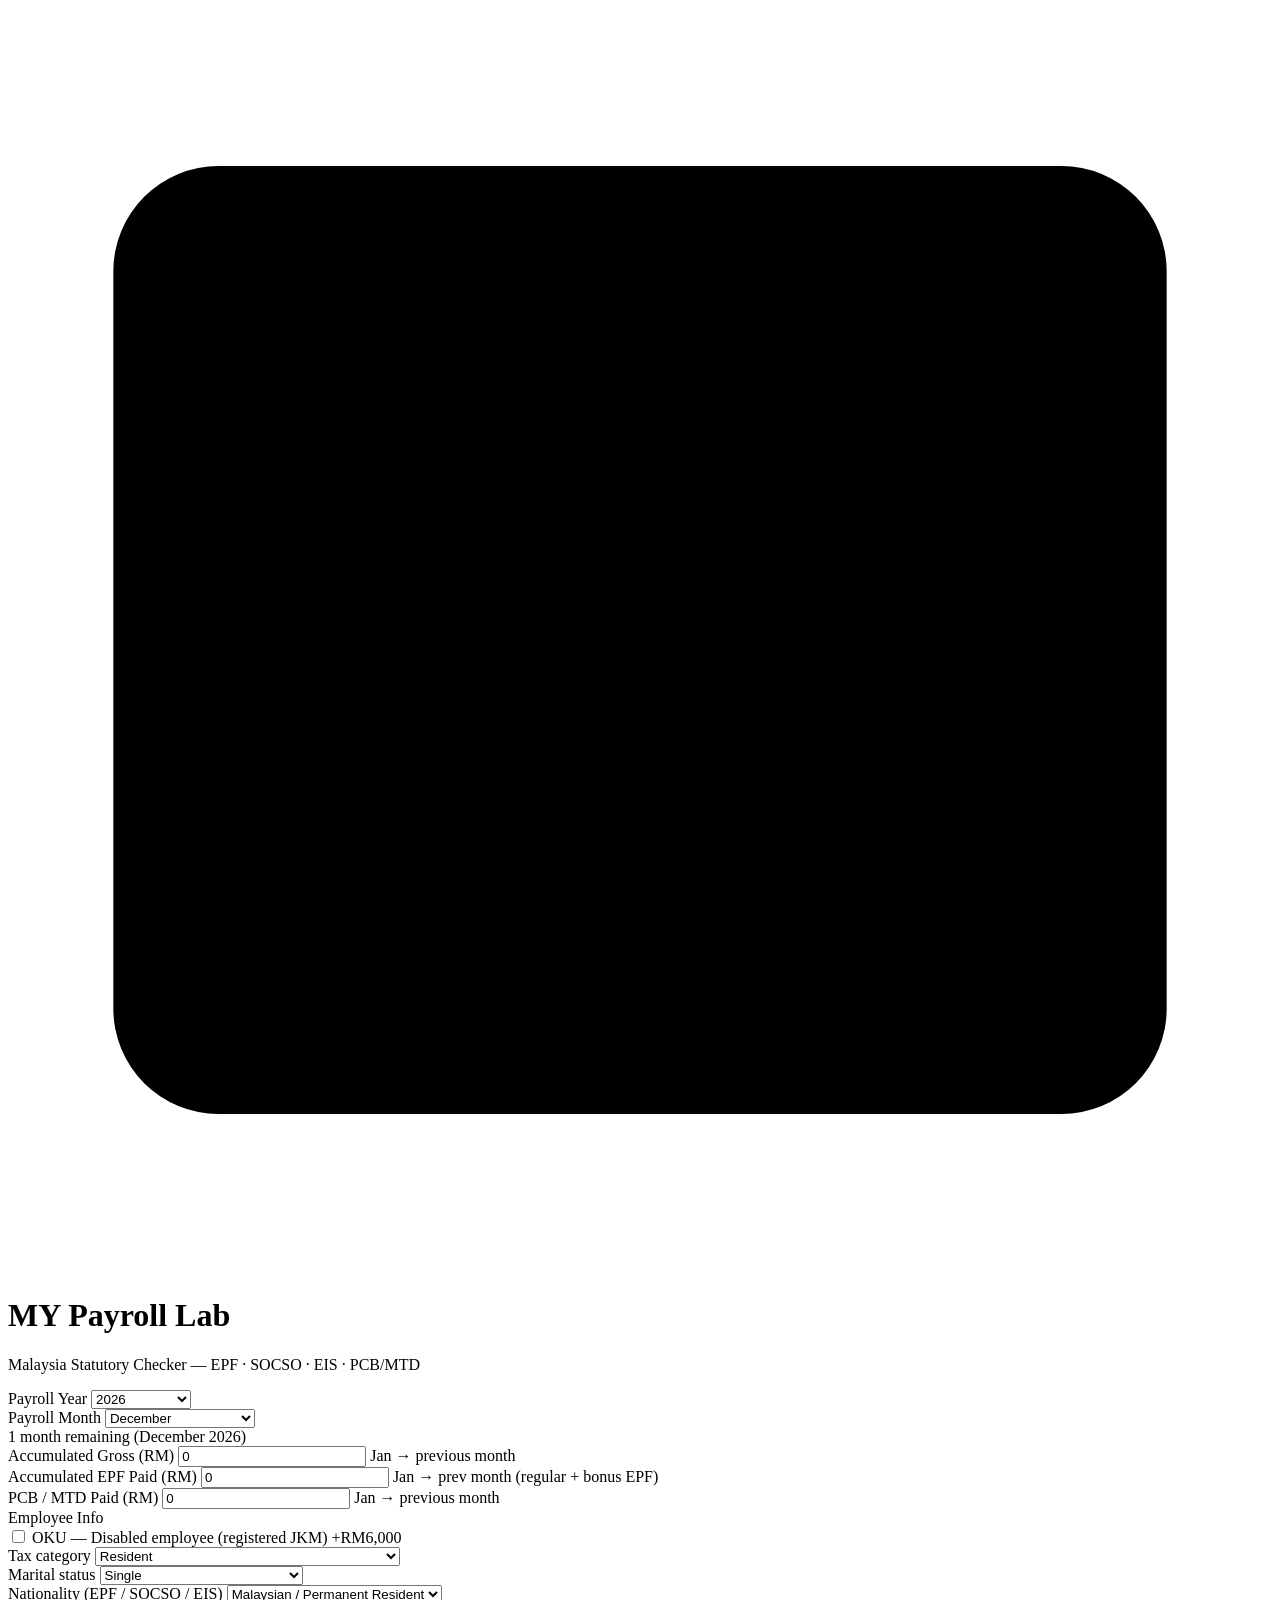
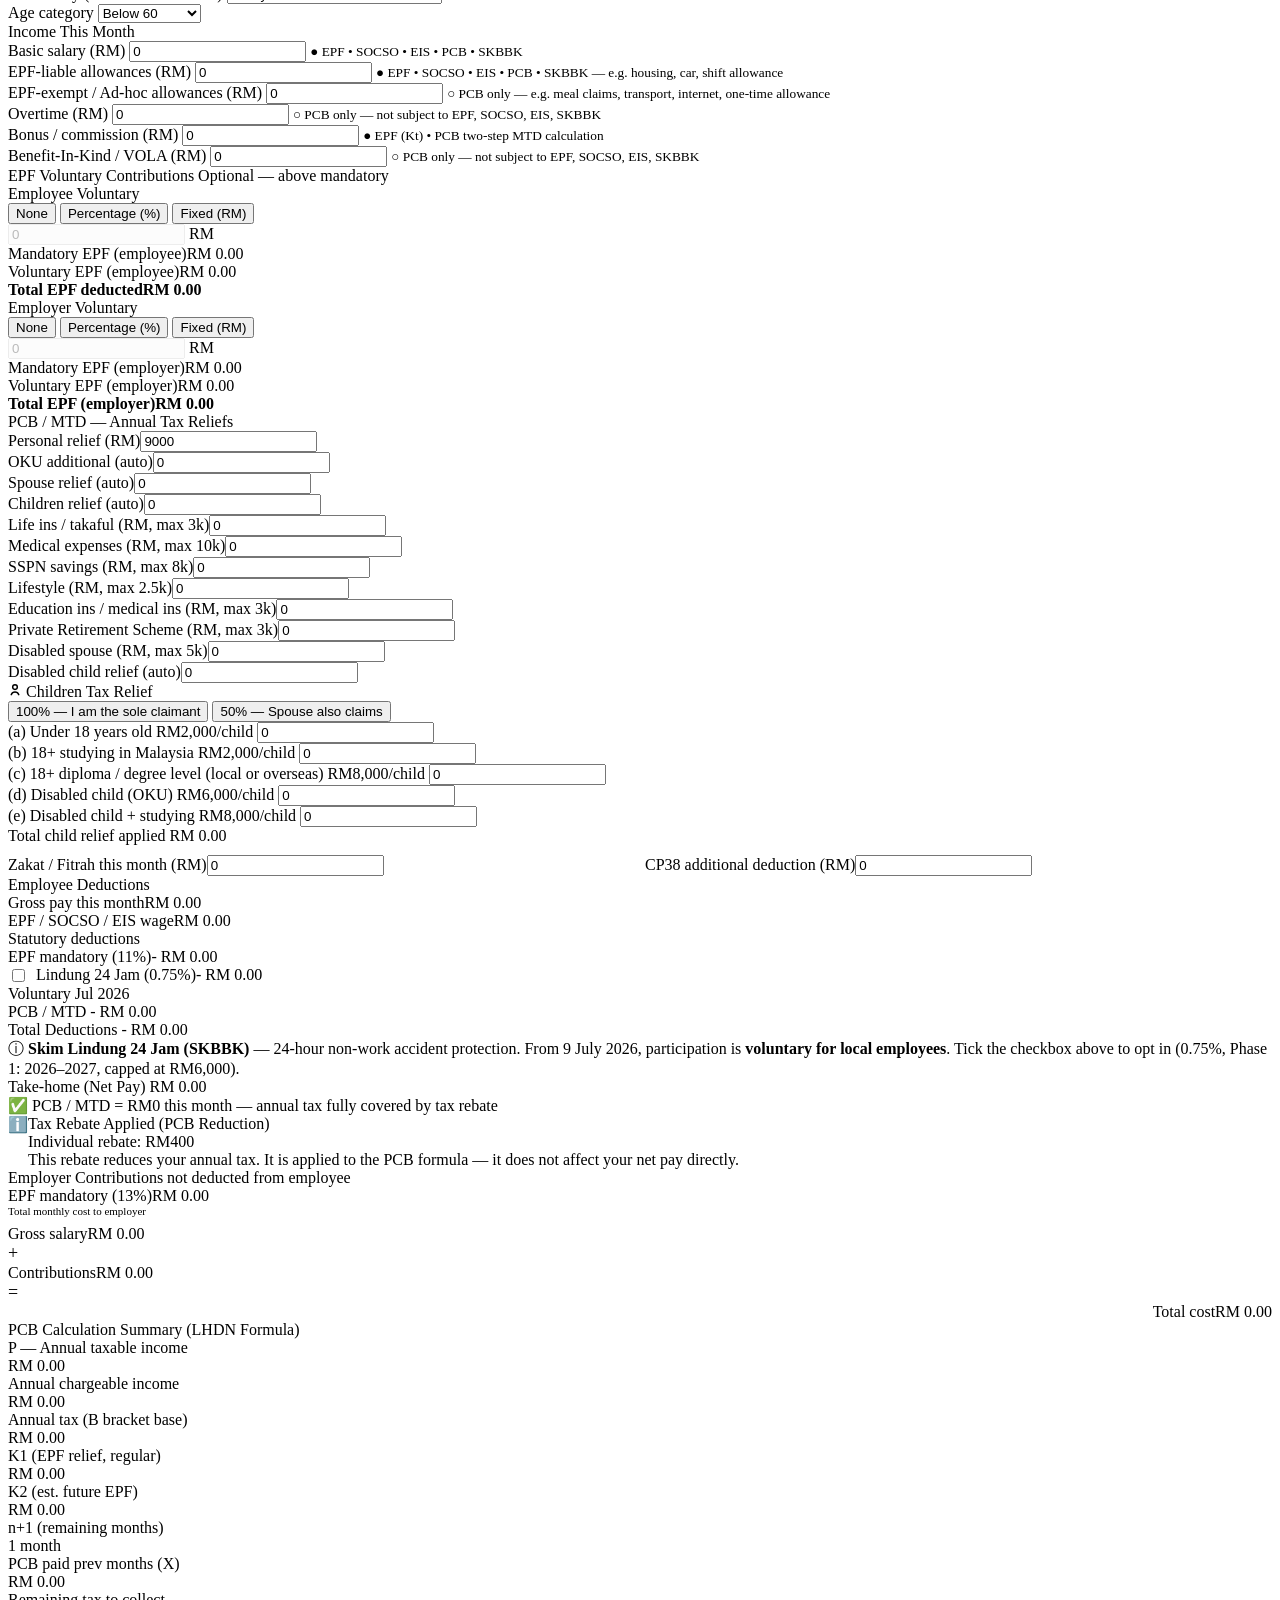
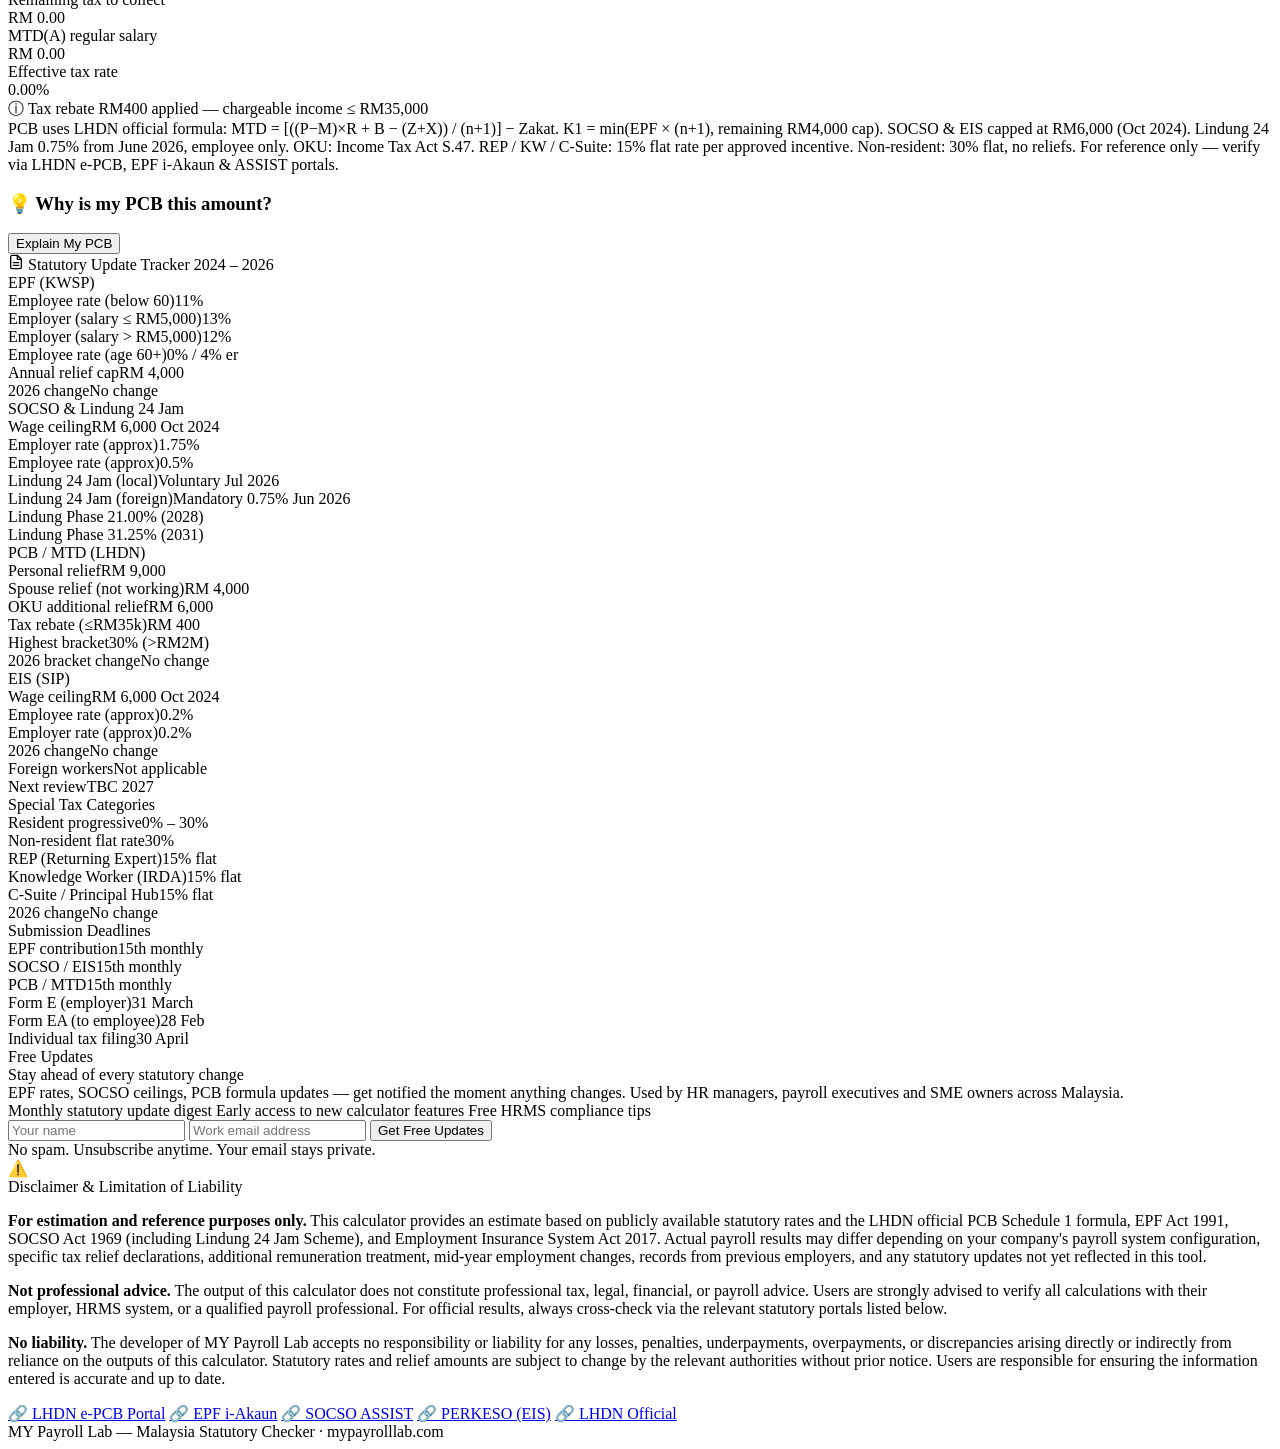
==== commit 5cc73645: "Add files via upload" ====
--- a/index.html
+++ b/index.html
@@ -78,7 +78,7 @@
   }
 }
 </script>
-<link rel="stylesheet" href="assets/css/style.css?v=7">
+<link rel="stylesheet" href="assets/assets/css/style.css?v=8">
 </head>
 <body>
 <div class="container">
@@ -190,13 +190,36 @@
     <!-- Income -->
     <div class="card">
       <div class="card-title">Income This Month</div>
-      <div class="field"><label>Basic salary (RM)</label><input type="number" id="salary" value="0" min="0" oninput="calc()"></div>
-      <div class="row-2">
-        <div class="field"><label>Fixed allowances (RM)</label><input type="number" id="allow" value="0" min="0" oninput="calc()"></div>
-        <div class="field"><label>Overtime (RM)</label><input type="number" id="ot" value="0" min="0" oninput="calc()"></div>
-      </div>
-      <div class="field"><label>Bonus / commission (RM)</label><input type="number" id="bonus" value="0" min="0" oninput="calc()"></div>
-      <div class="field"><label>Benefit-In-Kind / VOLA (RM)</label><input type="number" id="bik" value="0" min="0" oninput="calc()"></div>
+      <div class="field">
+        <label>Basic salary (RM)</label>
+        <input type="number" id="salary" value="0" min="0" oninput="calc()">
+        <small class="field-hint">&#9679; EPF &bull; SOCSO &bull; EIS &bull; PCB &bull; SKBBK</small>
+      </div>
+      <div class="field">
+        <label>EPF-liable allowances (RM)</label>
+        <input type="number" id="allow" value="0" min="0" oninput="calc()">
+        <small class="field-hint">&#9679; EPF &bull; SOCSO &bull; EIS &bull; PCB &bull; SKBBK &mdash; e.g. housing, car, shift allowance</small>
+      </div>
+      <div class="field">
+        <label>EPF-exempt / Ad-hoc allowances (RM)</label>
+        <input type="number" id="allow_exempt" value="0" min="0" oninput="calc()">
+        <small class="field-hint">&#9675; PCB only &mdash; e.g. meal claims, transport, internet, one-time allowance</small>
+      </div>
+      <div class="field">
+        <label>Overtime (RM)</label>
+        <input type="number" id="ot" value="0" min="0" oninput="calc()">
+        <small class="field-hint">&#9675; PCB only &mdash; not subject to EPF, SOCSO, EIS, SKBBK</small>
+      </div>
+      <div class="field">
+        <label>Bonus / commission (RM)</label>
+        <input type="number" id="bonus" value="0" min="0" oninput="calc()">
+        <small class="field-hint">&#9679; EPF (Kt) &bull; PCB two-step MTD calculation</small>
+      </div>
+      <div class="field">
+        <label>Benefit-In-Kind / VOLA (RM)</label>
+        <input type="number" id="bik" value="0" min="0" oninput="calc()">
+        <small class="field-hint">&#9675; PCB only &mdash; not subject to EPF, SOCSO, EIS, SKBBK</small>
+      </div>
     </div>
 
     <!-- Voluntary EPF -->
@@ -332,7 +355,7 @@
     <div class="card">
       <div class="card-title">Employee Deductions</div>
       <div class="result-row"><span class="lbl">Gross pay this month</span><span class="val" id="o_gross">RM 0.00</span></div>
-      <div class="result-row"><span class="lbl">EPF-liable wages</span><span class="val" id="o_epf_wage">RM 0.00</span></div>
+      <div class="result-row"><span class="lbl">EPF / SOCSO / EIS wage</span><span class="val" id="o_epf_wage">RM 0.00</span></div>
 
       <div class="section-label">Statutory deductions</div>
       <div class="result-row"><span class="lbl">EPF mandatory (<span id="epf_ee_rate">11%</span>)</span><span class="val deduct" id="o_epf_ee">- RM 0.00</span></div>
@@ -587,17 +610,17 @@
       <span class="ec-perk">Free HRMS compliance tips</span>
     </div>
     <form class="ec-form"
-          action="https://docs.google.com/forms/d/e/1FAIpQLSfIOaE51Mu_8rbmAyrH4ytct6DgTLTL3j8aQOXuEgFoX8BB-g/viewform?pli=1"
+          action="YOUR_GOOGLE_FORM_ACTION_URL"
           method="POST"
           target="_blank"
           onsubmit="handleEmailSubmit(event)">
       <input type="text"
-             name="entry.1949628940"
+             name="entry.YOUR_NAME_ENTRY_ID"
              placeholder="Your name"
              required
              autocomplete="name">
       <input type="email"
-             name="entry.1914218091"
+             name="entry.YOUR_EMAIL_ENTRY_ID"
              placeholder="Work email address"
              required
              autocomplete="email">
@@ -633,18 +656,17 @@
     </div>
     <div class="disc-links">
       <a href="https://ez.hasil.gov.my/CI/epcb" target="_blank">🔗 LHDN e-PCB Portal</a>
-      <a href="https://www.hasil.gov.my" target="_blank">🔗 LHDN Official</a>
-      <a href="https://iakaun.kwsp.gov.my/portal/member/login" target="_blank">🔗 EPF i-Akaun</a>
-      <a href="https://www.kwsp.gov.my/en/" target="_blank">🔗 KWSP Official</a>
+      <a href="https://i-akaun.kwsp.gov.my" target="_blank">🔗 EPF i-Akaun</a>
       <a href="https://assist.perkeso.gov.my" target="_blank">🔗 SOCSO ASSIST</a>
       <a href="https://www.perkeso.gov.my" target="_blank">🔗 PERKESO (EIS)</a>
+      <a href="https://www.hasil.gov.my" target="_blank">🔗 LHDN Official</a>
     </div>
   </div>
 
   <footer>MY Payroll Lab &mdash; Malaysia Statutory Checker &middot; mypayrolllab.com</footer>
 </div>
 
-<script src="script.js?v=7"></script>
+<script src="script.js?v=8"></script>
 <script>
 /* Register SW only on real deployed domain, not in preview environments */
 if('serviceWorker' in navigator &&
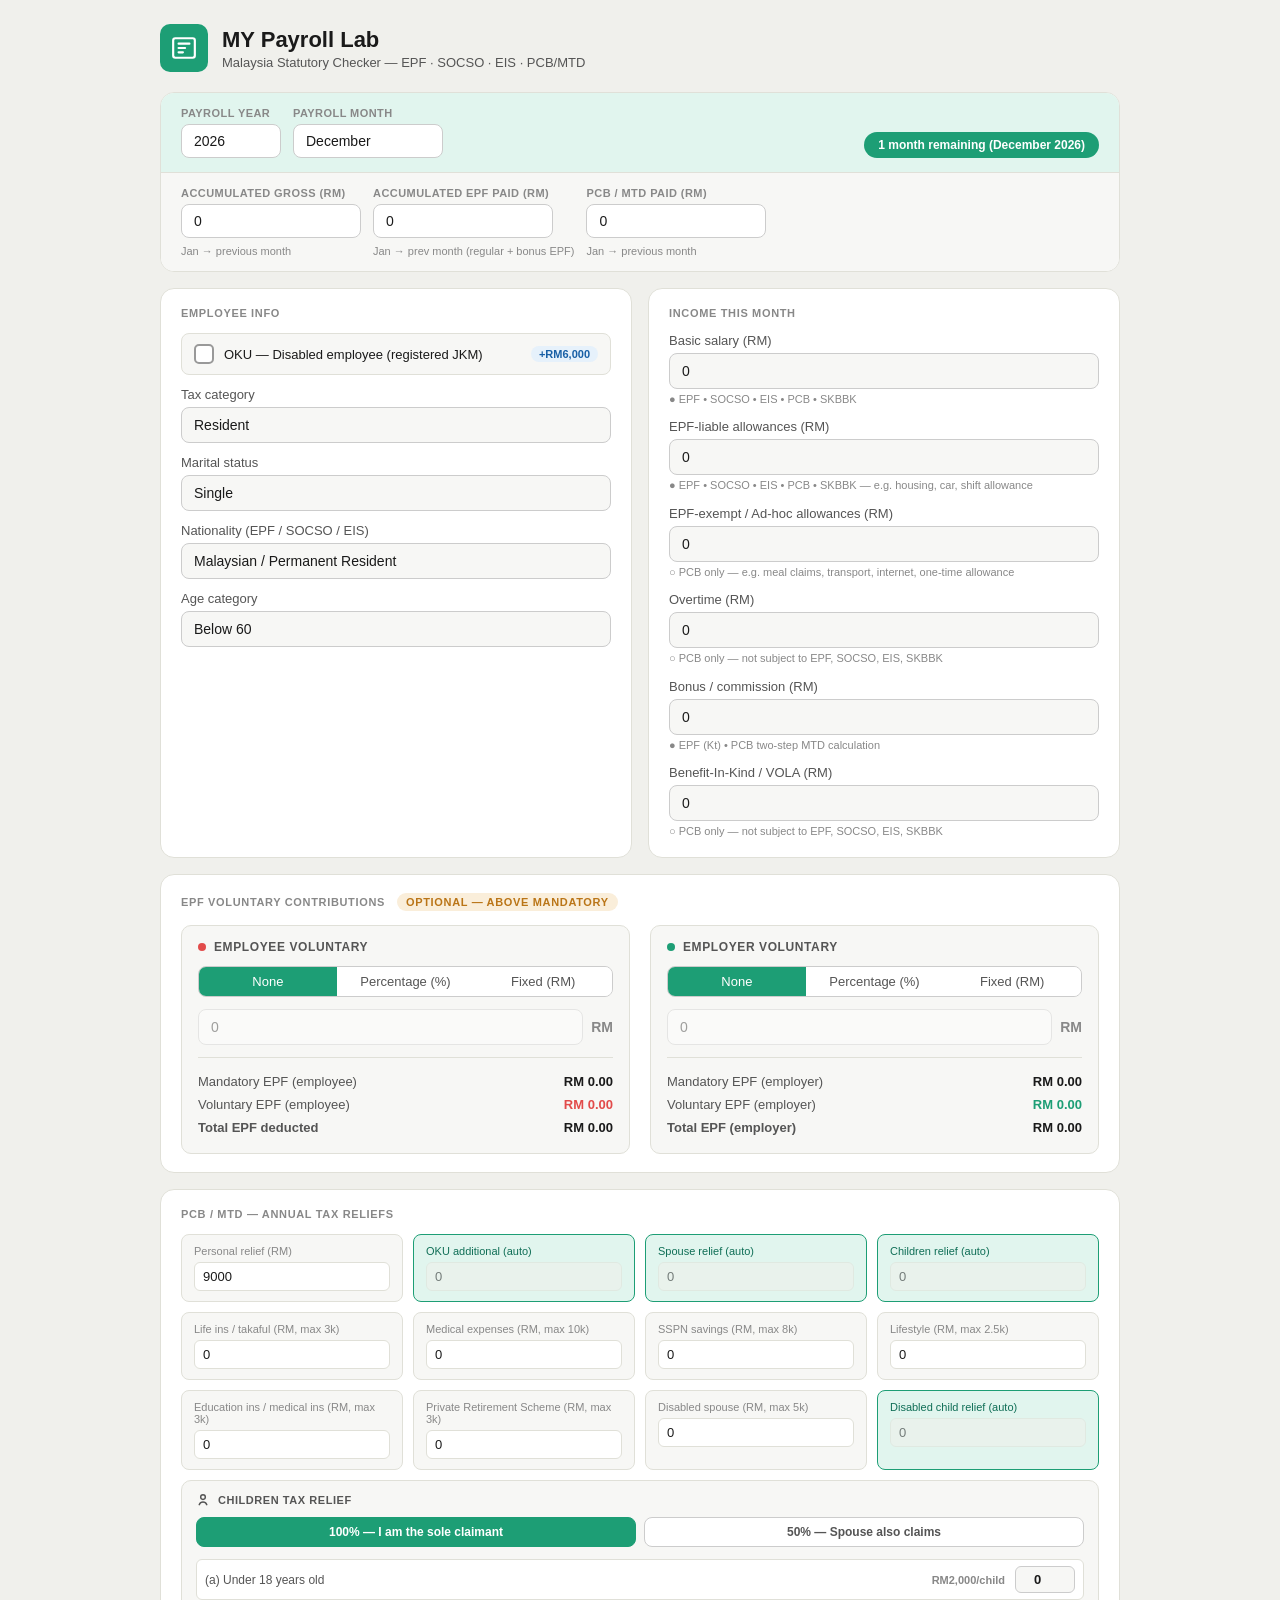
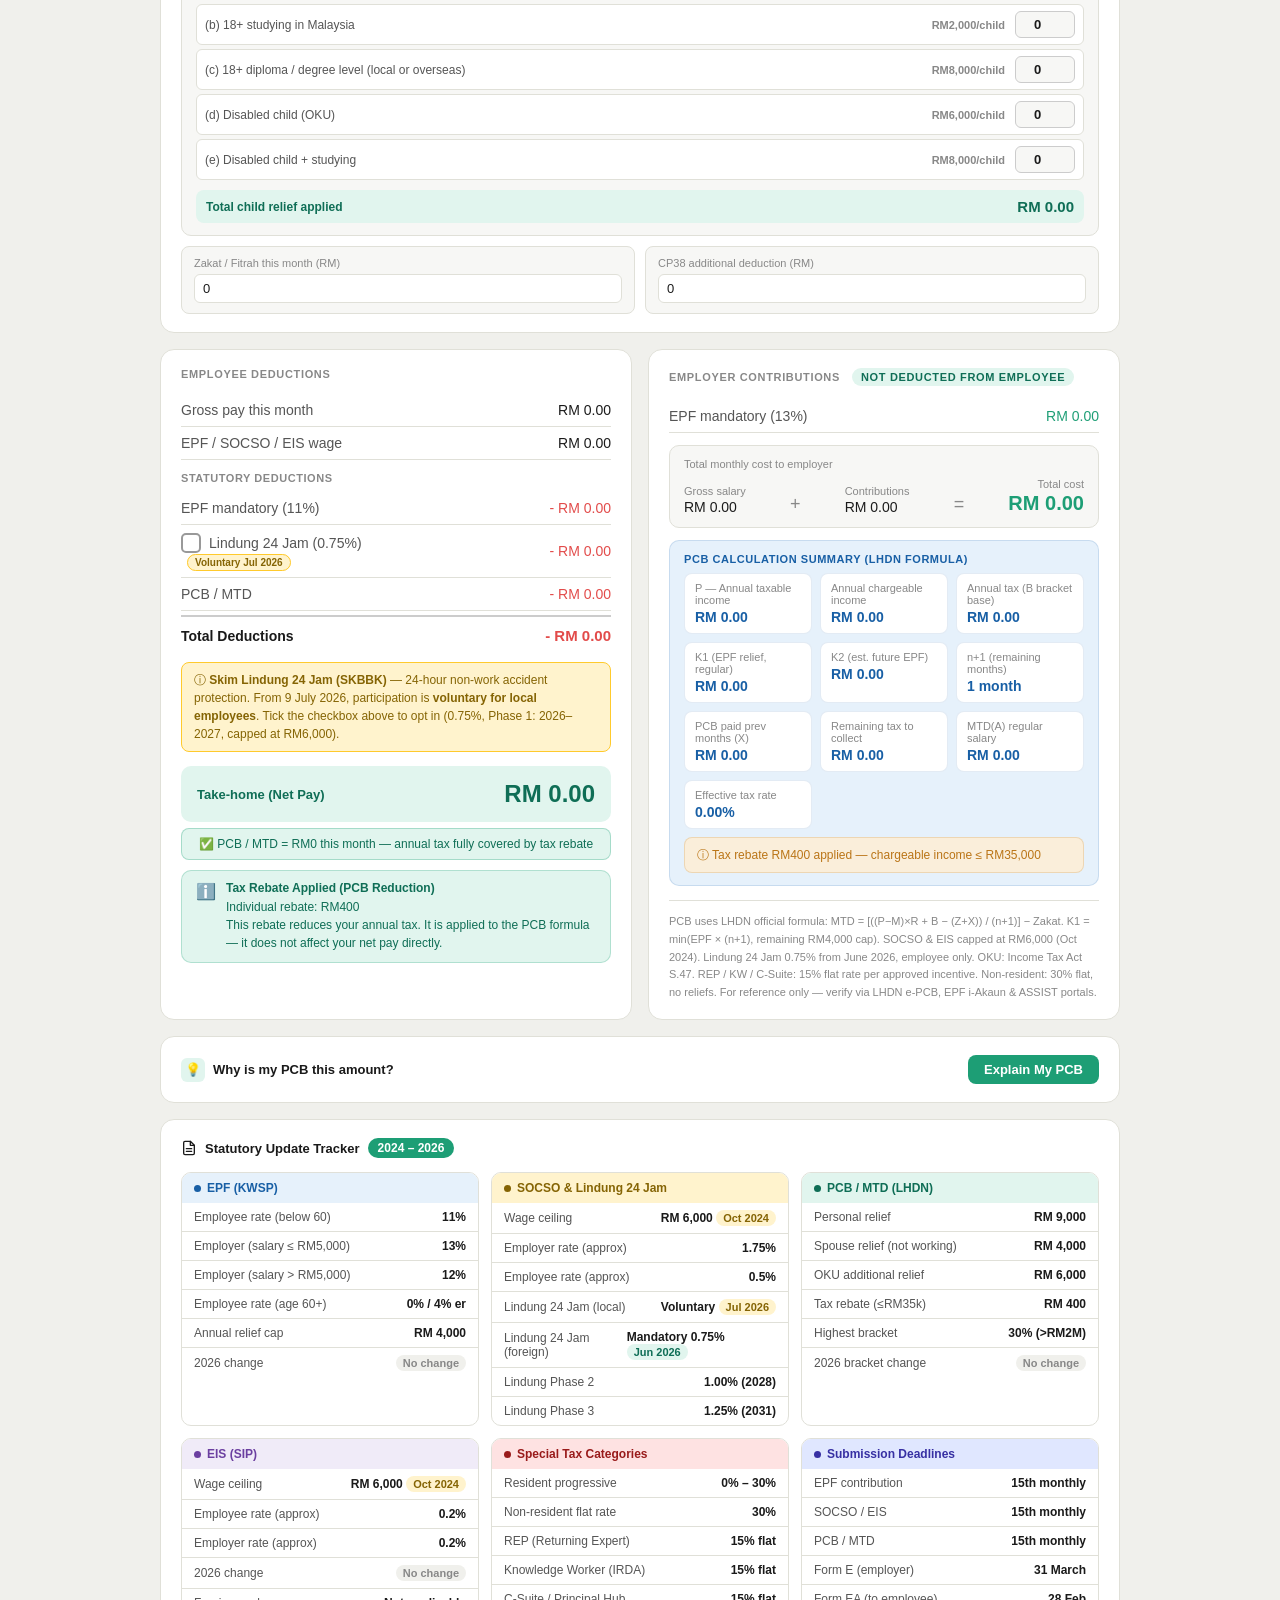
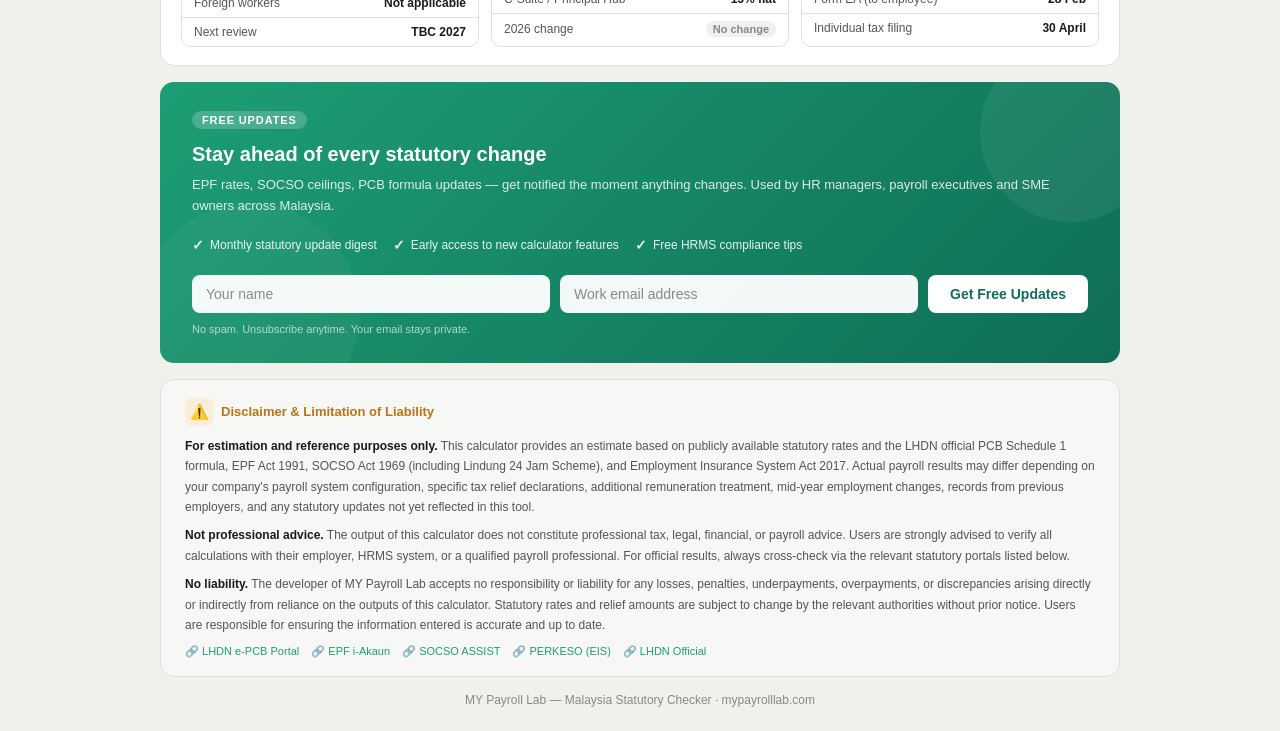
==== commit 493cfc1d: "Fix stylesheet link path in index.html" ====
--- a/index.html
+++ b/index.html
@@ -78,7 +78,7 @@
   }
 }
 </script>
-<link rel="stylesheet" href="assets/assets/css/style.css?v=8">
+<link rel="stylesheet" href="assets/css/style.css?v=8">
 </head>
 <body>
 <div class="container">
@@ -610,17 +610,17 @@
       <span class="ec-perk">Free HRMS compliance tips</span>
     </div>
     <form class="ec-form"
-          action="YOUR_GOOGLE_FORM_ACTION_URL"
+          action="https://docs.google.com/forms/d/e/1FAIpQLSfIOaE51Mu_8rbmAyrH4ytct6DgTLTL3j8aQOXuEgFoX8BB-g/viewform?pli=1"
           method="POST"
           target="_blank"
           onsubmit="handleEmailSubmit(event)">
       <input type="text"
-             name="entry.YOUR_NAME_ENTRY_ID"
+             name="entry.1949628940"
              placeholder="Your name"
              required
              autocomplete="name">
       <input type="email"
-             name="entry.YOUR_EMAIL_ENTRY_ID"
+             name="entry.1914218091"
              placeholder="Work email address"
              required
              autocomplete="email">
--- a/assets/css/style.css
+++ b/assets/css/style.css
@@ -0,0 +1,287 @@
+/* MY Payroll Lab — Stylesheet */
+*{box-sizing:border-box;margin:0;padding:0}
+:root{color-scheme:light dark}
+:root{
+  --brand:#1D9E75;--brand-light:#E1F5EE;--brand-dark:#0F6E56;
+  --bg:#ffffff;--bg2:#f7f7f5;--bg3:#f0f0ec;
+  --text:#1a1a1a;--text2:#555;--text3:#888;
+  --border:#e0e0d8;--border2:#ccc;
+  --danger:#E24B4A;--warn:#BA7517;--warn-light:#FAEEDA;
+  --info:#185FA5;--info-light:#E6F1FB;
+  --purple:#6B3FA0;--purple-light:#F0EBF8;
+  --radius:10px;--radius-lg:14px;
+  /* Adaptive badge / tracker colours (light mode defaults) */
+  --yellow-bg:#fff3cd;--yellow-text:#856404;--yellow-border:#FFCA2C;
+  --track-epf-bg:#E6F1FB;--track-epf-text:#185FA5;
+  --track-socso-bg:#FFF3CD;--track-socso-text:#856404;
+  --track-pcb-bg:#E1F5EE;--track-pcb-text:#0F6E56;
+  --track-eis-bg:#F0EBF8;--track-eis-text:#6B3FA0;
+  --track-special-bg:#FEE2E2;--track-special-text:#991B1B;
+  --track-deadline-bg:#E0E7FF;--track-deadline-text:#3730A3;
+  --checkbox-bg:#ffffff;--checkbox-border:#999;
+}
+@media(prefers-color-scheme:dark){:root{
+  --bg:#1c1c1e;--bg2:#2c2c2e;--bg3:#3a3a3c;
+  --text:#f5f5f0;--text2:#aaa;--text3:#777;
+  --border:#3a3a3c;--border2:#555;
+  --brand-light:#0a3d2e;--brand-dark:#5DCAA5;
+  --warn-light:#3d2e00;--info-light:#0a1f3d;--purple-light:#1e1030;
+  /* Brighten accent colours for legibility on dark backgrounds */
+  --danger:#FF7A78;--warn:#E8B23D;--info:#6BAEEA;--purple:#B795E0;
+  /* Adaptive badge / tracker colours (dark mode) */
+  --yellow-bg:#42350a;--yellow-text:#FFD666;--yellow-border:#8a6d1a;
+  --track-epf-bg:#10243a;--track-epf-text:#7CB8E8;
+  --track-socso-bg:#3a2e0a;--track-socso-text:#F2CB5C;
+  --track-pcb-bg:#0c2e22;--track-pcb-text:#5DCAA5;
+  --track-eis-bg:#241a38;--track-eis-text:#C9A8F0;
+  --track-special-bg:#3a1414;--track-special-text:#F29999;
+  --track-deadline-bg:#191c40;--track-deadline-text:#A8B0F0;
+  --checkbox-bg:#2c2c2e;--checkbox-border:#777;
+}}
+body{font-family:-apple-system,BlinkMacSystemFont,'Segoe UI',sans-serif;background:var(--bg3);color:var(--text);min-height:100vh;padding:24px 16px;-webkit-text-size-adjust:100%}
+/* Mobile touch improvements */
+button,select,input{-webkit-appearance:none;touch-action:manipulation}
+@media(max-width:480px){
+  body{padding:12px 10px}
+  .header h1{font-size:18px}
+  .month-row{padding:10px 12px;gap:8px}
+  .month-band select,.month-band input{font-size:15px;padding:10px 12px}
+  .field input,.field select{font-size:16px;padding:10px 12px}
+  .relief-grid{grid-template-columns:1fr 1fr}
+  .acc-grid{grid-template-columns:1fr 1fr}
+  .tracker-grid{grid-template-columns:1fr}
+  .vol-grid{grid-template-columns:1fr}
+  .net-block .net-val{font-size:20px}
+  .claim-btn{font-size:13px;padding:10px 8px}
+  .child-row{grid-template-columns:1fr auto}
+  .cr-rate{display:none}
+  .cr-input{width:54px}
+  .explain-btn{width:100%;margin-top:8px}
+}
+.container{max-width:960px;margin:0 auto}
+.header{display:flex;align-items:center;gap:14px;margin-bottom:20px}
+.logo{width:48px;height:48px;background:var(--brand);border-radius:var(--radius);display:flex;align-items:center;justify-content:center;flex-shrink:0}
+.logo svg{width:26px;height:26px;stroke:#fff;fill:none;stroke-width:2;stroke-linecap:round;stroke-linejoin:round}
+.header-text h1{font-size:22px;font-weight:600;color:var(--text)}
+.header-text p{font-size:13px;color:var(--text2);margin-top:2px}
+.grid{display:grid;grid-template-columns:1fr 1fr;gap:16px}
+@media(max-width:640px){.grid{grid-template-columns:1fr}.full-width{grid-column:1}}
+.card{background:var(--bg);border:1px solid var(--border);border-radius:var(--radius-lg);padding:18px 20px}
+.full-width{grid-column:1/-1}
+.card-title{font-size:11px;font-weight:600;color:var(--text3);text-transform:uppercase;letter-spacing:.06em;margin-bottom:14px;display:flex;align-items:center;gap:6px;flex-wrap:wrap}
+.field{margin-bottom:12px}
+.field:last-child{margin-bottom:0}
+.field label{display:block;font-size:13px;color:var(--text2);margin-bottom:5px}
+.field input,.field select{width:100%;padding:9px 12px;font-size:14px;border:1px solid var(--border2);border-radius:8px;background:var(--bg2);color:var(--text);transition:border-color .15s;outline:none}
+.field input:focus,.field select:focus{border-color:var(--brand)}
+.field input[readonly]{opacity:.55;background:var(--bg3);cursor:not-allowed}
+.row-2{display:grid;grid-template-columns:1fr 1fr;gap:10px}
+.relief-grid{display:grid;grid-template-columns:repeat(4,1fr);gap:10px;margin-top:4px}
+@media(max-width:640px){.relief-grid{grid-template-columns:1fr 1fr}}
+.relief-item{background:var(--bg2);border-radius:8px;padding:10px 12px;border:1px solid var(--border)}
+.relief-item label{font-size:11px;color:var(--text3);display:block;margin-bottom:5px}
+.relief-item input{width:100%;font-size:13px;padding:6px 8px;border:1px solid var(--border);border-radius:6px;background:var(--bg);color:var(--text);outline:none}
+.relief-item input:focus{border-color:var(--brand)}
+.relief-item input[readonly]{opacity:.55;cursor:not-allowed;background:var(--bg3)}
+.relief-item.auto{border-color:var(--brand);background:var(--brand-light)}
+.child-section{background:var(--bg2);border:1px solid var(--border);border-radius:var(--radius);padding:12px 14px;margin-top:10px}
+.child-section-title{font-size:11px;font-weight:600;color:var(--text2);text-transform:uppercase;letter-spacing:.05em;margin-bottom:10px;display:flex;align-items:center;gap:8px}
+.child-claim-toggle{display:flex;gap:8px;margin-bottom:12px;flex-wrap:wrap}
+.claim-btn{flex:1;min-width:140px;padding:7px 12px;font-size:12px;font-weight:600;border:1px solid var(--border2);border-radius:8px;background:var(--bg);color:var(--text2);cursor:pointer;text-align:center;transition:all .15s}
+.claim-btn.active{background:var(--brand);color:#fff;border-color:var(--brand)}
+.child-rows{display:flex;flex-direction:column;gap:4px}
+.child-row{display:grid;grid-template-columns:1fr auto auto;align-items:center;gap:10px;padding:6px 8px;background:var(--bg);border-radius:6px;border:1px solid var(--border)}
+.child-row .cr-label{font-size:12px;color:var(--text2)}
+.child-row .cr-rate{font-size:11px;font-weight:600;color:var(--text3);white-space:nowrap}
+.child-row .cr-input{width:60px;padding:5px 8px;font-size:13px;font-weight:600;text-align:center;border:1px solid var(--border2);border-radius:6px;background:var(--bg2);color:var(--text);outline:none}
+.child-row .cr-input:focus{border-color:var(--brand)}
+.child-total{display:flex;justify-content:space-between;align-items:center;margin-top:10px;padding:8px 10px;background:var(--brand-light);border-radius:8px}
+.child-total .ct-label{font-size:12px;font-weight:600;color:var(--brand-dark)}
+.child-total .ct-val{font-size:15px;font-weight:700;color:var(--brand-dark)}
+.relief-item.auto label{color:var(--brand-dark)}
+.toggle-row{display:flex;align-items:center;gap:10px;padding:10px 12px;background:var(--bg2);border:1px solid var(--border);border-radius:8px;margin-bottom:12px;cursor:pointer}
+.toggle-row input[type=checkbox]{
+  -webkit-appearance:none;-moz-appearance:none;appearance:none;
+  width:20px;height:20px;flex-shrink:0;margin:0;cursor:pointer;
+  border:2px solid var(--checkbox-border);border-radius:5px;
+  background:var(--checkbox-bg);
+  position:relative;transition:all .15s;
+}
+.toggle-row input[type=checkbox]:hover{border-color:var(--brand)}
+.toggle-row input[type=checkbox]:checked{
+  background:var(--brand);border-color:var(--brand);
+}
+.toggle-row input[type=checkbox]:checked::after{
+  content:'';position:absolute;left:6px;top:2px;
+  width:5px;height:10px;
+  border:solid #fff;border-width:0 2px 2px 0;
+  transform:rotate(45deg);
+}
+.toggle-row input[type=checkbox]:focus-visible{
+  outline:2px solid var(--brand);outline-offset:2px;
+}
+/* Reusable custom checkbox — same style as OKU, used for Lindung opt-in */
+.custom-cb{
+  -webkit-appearance:none;-moz-appearance:none;appearance:none;
+  width:20px;height:20px;flex-shrink:0;margin:0;cursor:pointer;
+  border:2px solid var(--checkbox-border);border-radius:5px;
+  background:var(--checkbox-bg);
+  position:relative;transition:all .15s;vertical-align:middle;
+}
+.custom-cb:hover{border-color:var(--brand)}
+.custom-cb:checked{background:var(--brand);border-color:var(--brand)}
+.custom-cb:checked::after{
+  content:'';position:absolute;left:6px;top:2px;
+  width:5px;height:10px;
+  border:solid #fff;border-width:0 2px 2px 0;
+  transform:rotate(45deg);
+}
+.custom-cb:focus-visible{outline:2px solid var(--brand);outline-offset:2px;}
+.toggle-row .oku-label{font-size:13px;color:var(--text);flex:1}
+.toggle-row .badge-tag{font-size:11px;padding:2px 8px;border-radius:20px;background:var(--info-light);color:var(--info);font-weight:600}
+.section-label{font-size:11px;font-weight:600;color:var(--text3);text-transform:uppercase;letter-spacing:.05em;margin:12px 0 8px}
+.result-row{display:flex;justify-content:space-between;align-items:center;padding:8px 0;border-bottom:1px solid var(--border);font-size:14px}
+.result-row:last-of-type{border-bottom:none}
+.result-row .lbl{color:var(--text2)}
+.result-row .val{font-weight:500}
+.val.deduct{color:var(--danger)}
+.val.earn{color:var(--brand)}
+.net-block{background:var(--brand-light);border-radius:var(--radius);padding:14px 16px;margin-top:14px;display:flex;justify-content:space-between;align-items:center}
+.net-block .net-lbl{font-size:13px;font-weight:600;color:var(--brand-dark)}
+.net-block .net-val{font-size:24px;font-weight:700;color:var(--brand-dark)}
+.employer-box{background:var(--bg2);border-radius:var(--radius);padding:12px 14px;margin-top:12px;border:1px solid var(--border)}
+.cost-row{display:flex;justify-content:space-between;align-items:flex-end;flex-wrap:wrap;gap:8px}
+.cost-item{display:flex;flex-direction:column;gap:2px}
+.cost-item .cost-lbl{font-size:11px;color:var(--text3)}
+.cost-item .cost-val{font-size:14px;font-weight:500}
+.cost-item .cost-total{font-size:20px;font-weight:700;color:var(--brand)}
+.acc-box{background:var(--info-light);border-radius:var(--radius);padding:12px 14px;margin-top:12px;border:1px solid rgba(24,95,165,.15)}
+.acc-box .acc-title{font-size:11px;font-weight:600;color:var(--info);text-transform:uppercase;letter-spacing:.05em;margin-bottom:8px}
+.acc-grid{display:grid;grid-template-columns:repeat(3,1fr);gap:8px}
+@media(max-width:640px){.acc-grid{grid-template-columns:1fr 1fr}}
+.acc-item{background:var(--bg);border-radius:8px;padding:8px 10px;border:1px solid rgba(24,95,165,.12)}
+.acc-item .acc-lbl{font-size:11px;color:var(--text3);margin-bottom:3px}
+.acc-item .acc-val{font-size:14px;font-weight:600;color:var(--info)}
+.notice{border-radius:8px;padding:8px 12px;margin-top:8px;font-size:12px;line-height:1.5}
+.notice.warn{background:var(--warn-light);color:var(--warn);border:1px solid rgba(186,117,23,.2)}
+.notice.yellow{background:var(--yellow-bg);color:var(--yellow-text);border:1px solid var(--yellow-border)}
+.notice.purple{background:var(--purple-light);color:var(--purple);border:1px solid rgba(107,63,160,.2)}
+.disclaimer{font-size:11px;color:var(--text3);line-height:1.6;margin-top:14px;padding-top:12px;border-top:1px solid var(--border)}
+.badge{display:inline-block;font-size:11px;padding:3px 9px;border-radius:20px;background:var(--brand-light);color:var(--brand-dark);font-weight:600;margin-left:6px}
+.flat-badge{display:inline-block;font-size:11px;padding:3px 9px;border-radius:20px;background:var(--purple-light);color:var(--purple);font-weight:600;margin-left:4px}
+.lindung-badge{font-size:10px;padding:2px 7px;border-radius:20px;background:var(--yellow-bg);color:var(--yellow-text);border:1px solid var(--yellow-border);font-weight:600;margin-left:6px;vertical-align:middle}
+.oku-badge{font-size:11px;padding:2px 8px;border-radius:20px;background:var(--info-light);color:var(--info);font-weight:600;margin-left:6px}
+.month-band{background:var(--bg);border:1px solid var(--border);border-radius:var(--radius-lg);padding:0;margin-bottom:16px;overflow:hidden}
+.month-row{display:flex;align-items:center;gap:12px;padding:14px 20px;flex-wrap:wrap}
+.month-row-1{background:var(--brand-light);border-bottom:1px solid var(--border)}
+.month-row-2{background:var(--bg2)}
+.month-band .field-group{display:flex;flex-direction:column;gap:5px}
+.month-band .field-group label{font-size:11px;color:var(--text3);white-space:nowrap;font-weight:600;text-transform:uppercase;letter-spacing:.04em}
+.month-band select,.month-band input{padding:8px 12px;font-size:14px;border:1px solid var(--border2);border-radius:8px;background:var(--bg);color:var(--text);outline:none;transition:border-color .15s}
+.month-band select:focus,.month-band input:focus{border-color:var(--brand)}
+.month-pill{background:var(--brand);color:#fff;font-size:12px;font-weight:600;padding:6px 14px;border-radius:20px;white-space:nowrap;margin-left:auto;align-self:flex-end}
+.acc-hint{font-size:11px;color:var(--text3);margin-top:2px}
+.vol-grid{display:grid;grid-template-columns:1fr 1fr;gap:20px}
+@media(max-width:640px){.vol-grid{grid-template-columns:1fr}}
+.vol-side{background:var(--bg2);border:1px solid var(--border);border-radius:var(--radius);padding:14px 16px}
+.vol-side-title{font-size:12px;font-weight:600;color:var(--text2);text-transform:uppercase;letter-spacing:.05em;margin-bottom:12px;display:flex;align-items:center;gap:8px}
+.vol-side-title .dot{width:8px;height:8px;border-radius:50%;flex-shrink:0}
+.vol-side-title .dot.ee{background:var(--danger)}
+.vol-side-title .dot.er{background:var(--brand)}
+.type-toggle{display:flex;border:1px solid var(--border2);border-radius:8px;overflow:hidden;margin-bottom:12px}
+.type-toggle button{flex:1;padding:7px 0;font-size:13px;font-weight:500;border:none;background:var(--bg);color:var(--text2);cursor:pointer;transition:all .15s}
+.type-toggle button.active{background:var(--brand);color:#fff}
+.vol-input-row{display:flex;align-items:center;gap:8px}
+.vol-input-row input{flex:1;padding:9px 12px;font-size:14px;border:1px solid var(--border2);border-radius:8px;background:var(--bg);color:var(--text);outline:none}
+.vol-input-row input:focus{border-color:var(--brand)}
+.vol-input-row .unit{font-size:14px;font-weight:600;color:var(--text3);min-width:20px}
+.vol-result{margin-top:12px;padding-top:12px;border-top:1px solid var(--border)}
+.vol-result-row{display:flex;justify-content:space-between;font-size:13px;padding:4px 0}
+.vol-result-row .lbl{color:var(--text2)}
+.vol-result-row .val{font-weight:600}
+.vol-result-row .val.ee{color:var(--danger)}
+.vol-result-row .val.er{color:var(--brand)}
+.vol-result-row .val.total{color:var(--text)}
+/* Total deduction row */
+.total-deduct-row{display:flex;justify-content:space-between;align-items:center;padding:10px 0;border-top:2px solid var(--border2);margin-top:4px;font-size:14px}
+.total-deduct-row .lbl{font-weight:700;color:var(--text)}
+.total-deduct-row .val{font-weight:700;color:var(--danger);font-size:15px}
+/* Tax rebate info box */
+.rebate-info{display:flex;gap:10px;align-items:flex-start;background:var(--brand-light);border:1px solid rgba(29,158,117,.25);border-radius:var(--radius);padding:10px 14px;margin-top:10px}
+.rebate-info .ri-icon{font-size:16px;flex-shrink:0;margin-top:1px}
+.rebate-info .ri-title{font-size:12px;font-weight:600;color:var(--brand-dark);margin-bottom:3px}
+.rebate-info .ri-body{font-size:12px;color:var(--brand-dark);line-height:1.5}
+.pcb-zero{background:var(--brand-light);border:1px solid rgba(29,158,117,.3);border-radius:8px;padding:8px 12px;margin-top:6px;font-size:12px;color:var(--brand-dark);font-weight:500;text-align:center}
+
+/* PCB Explanation */
+.explain-box{background:var(--bg);border:1px solid var(--border);border-radius:var(--radius-lg);padding:18px 20px;margin-top:16px}
+.explain-header{display:flex;align-items:center;justify-content:space-between;margin-bottom:0}
+.explain-header h3{font-size:13px;font-weight:600;color:var(--text);display:flex;align-items:center;gap:8px}
+.explain-header h3 .icon{width:24px;height:24px;background:var(--brand-light);border-radius:6px;display:flex;align-items:center;justify-content:center;font-size:13px}
+.explain-btn{padding:7px 16px;font-size:13px;font-weight:600;background:var(--brand);color:#fff;border:none;border-radius:8px;cursor:pointer;transition:background .15s}
+.explain-btn:hover{background:var(--brand-dark)}
+.explain-content{margin-top:14px;padding-top:14px;border-top:1px solid var(--border);display:none}
+.explain-steps{display:flex;flex-direction:column;gap:8px}
+.explain-step{display:flex;gap:12px;align-items:flex-start}
+.step-num{width:22px;height:22px;border-radius:50%;background:var(--brand);color:#fff;font-size:11px;font-weight:700;display:flex;align-items:center;justify-content:center;flex-shrink:0;margin-top:1px}
+.step-text{font-size:13px;color:var(--text2);line-height:1.5;flex:1}
+.step-text strong{color:var(--text);font-weight:600}
+.step-result{margin-top:10px;padding:10px 14px;background:var(--brand-light);border-radius:8px;font-size:14px;font-weight:700;color:var(--brand-dark);display:flex;justify-content:space-between}
+/* Statutory Tracker */
+.tracker{background:var(--bg);border:1px solid var(--border);border-radius:var(--radius-lg);padding:18px 20px;margin-top:16px}
+.tracker-title{font-size:13px;font-weight:600;color:var(--text);margin-bottom:14px;display:flex;align-items:center;gap:8px}
+.tracker-title .year-badge{font-size:12px;padding:3px 10px;border-radius:20px;background:var(--brand);color:#fff;font-weight:600}
+.tracker-grid{display:grid;grid-template-columns:repeat(3,1fr);gap:12px}
+@media(max-width:640px){.tracker-grid{grid-template-columns:1fr}}
+.tracker-card{border:1px solid var(--border);border-radius:var(--radius);overflow:hidden}
+.tracker-card-head{padding:8px 12px;font-size:12px;font-weight:600;display:flex;align-items:center;gap:6px}
+.tracker-card-head.epf{background:var(--track-epf-bg);color:var(--track-epf-text)}
+.tracker-card-head.socso{background:var(--track-socso-bg);color:var(--track-socso-text)}
+.tracker-card-head.pcb{background:var(--track-pcb-bg);color:var(--track-pcb-text)}
+.tracker-card-head.eis{background:var(--track-eis-bg);color:var(--track-eis-text)}
+.tracker-card-head .dot{width:7px;height:7px;border-radius:50%;background:currentColor}
+.tracker-item{display:flex;justify-content:space-between;align-items:center;padding:7px 12px;border-bottom:1px solid var(--border);font-size:12px}
+.tracker-item:last-child{border-bottom:none}
+.tracker-item .ti-label{color:var(--text2)}
+.tracker-item .ti-val{font-weight:600;color:var(--text)}
+.tracker-status{display:inline-flex;align-items:center;gap:4px;font-size:11px;padding:2px 7px;border-radius:20px;font-weight:600}
+.status-new{background:var(--track-pcb-bg);color:var(--track-pcb-text)}
+.status-updated{background:var(--track-socso-bg);color:var(--track-socso-text)}
+.status-unchanged{background:var(--bg3);color:var(--text3)}
+.disclaimer-block{background:var(--bg2);border:1px solid var(--border);border-radius:var(--radius-lg);padding:18px 24px;margin-top:16px}
+.disclaimer-block .disc-header{display:flex;align-items:center;gap:8px;margin-bottom:10px}
+.disclaimer-block .disc-icon{width:28px;height:28px;background:var(--warn-light);border-radius:6px;display:flex;align-items:center;justify-content:center;font-size:15px;flex-shrink:0}
+.disclaimer-block .disc-title{font-size:13px;font-weight:600;color:var(--warn)}
+.disclaimer-block .disc-body{font-size:12px;color:var(--text2);line-height:1.7}
+.disclaimer-block .disc-body p{margin-bottom:8px}
+.disclaimer-block .disc-body p:last-child{margin-bottom:0}
+.disclaimer-block .disc-body strong{color:var(--text);font-weight:600}
+.disclaimer-block .disc-links{display:flex;gap:12px;margin-top:10px;flex-wrap:wrap}
+.disclaimer-block .disc-links a{font-size:11px;color:var(--brand);text-decoration:none;display:flex;align-items:center;gap:4px}
+.disclaimer-block .disc-links a:hover{text-decoration:underline}
+footer{text-align:center;margin-top:16px;font-size:12px;color:var(--text3)}
+
+/* ── Email Capture Section ──────────────────────────────────── */
+.email-capture{background:linear-gradient(135deg,var(--brand) 0%,var(--brand-dark) 100%);border-radius:var(--radius-lg);padding:28px 32px;margin-top:16px;color:#fff;position:relative;overflow:hidden}
+.email-capture::before{content:'';position:absolute;top:-40px;right:-40px;width:180px;height:180px;border-radius:50%;background:rgba(255,255,255,.06);pointer-events:none}
+.email-capture::after{content:'';position:absolute;bottom:-60px;left:-20px;width:220px;height:220px;border-radius:50%;background:rgba(255,255,255,.04);pointer-events:none}
+.ec-badge{display:inline-block;font-size:11px;font-weight:700;letter-spacing:.08em;text-transform:uppercase;background:rgba(255,255,255,.2);padding:3px 10px;border-radius:20px;margin-bottom:12px}
+.ec-title{font-size:20px;font-weight:700;margin-bottom:8px;line-height:1.3}
+.ec-subtitle{font-size:13px;opacity:.85;margin-bottom:20px;line-height:1.6}
+.ec-perks{display:flex;gap:16px;flex-wrap:wrap;margin-bottom:22px}
+.ec-perk{font-size:12px;opacity:.9;display:flex;align-items:center;gap:6px}
+.ec-perk::before{content:'✓';font-weight:700;font-size:14px}
+.ec-form{display:flex;gap:10px;flex-wrap:wrap}
+.ec-form input{flex:1;min-width:160px;padding:11px 14px;border:none;border-radius:8px;font-size:14px;background:rgba(255,255,255,.95);color:#1a1a1a;outline:none}
+.ec-form input::placeholder{color:#888}
+.ec-form input:focus{background:#fff;box-shadow:0 0 0 3px rgba(255,255,255,.3)}
+.ec-submit{padding:11px 22px;background:#fff;color:var(--brand-dark);font-size:14px;font-weight:700;border:none;border-radius:8px;cursor:pointer;white-space:nowrap;transition:all .15s}
+.ec-submit:hover{background:var(--brand-light);transform:translateY(-1px)}
+.ec-note{font-size:11px;opacity:.65;margin-top:10px}
+@media(max-width:480px){
+  .email-capture{padding:20px 16px}
+  .ec-title{font-size:17px}
+  .ec-form{flex-direction:column}
+  .ec-submit{width:100%;text-align:center}
+}
+.field-hint{display:block;font-size:11px;color:var(--text3);margin-top:3px;line-height:1.4}
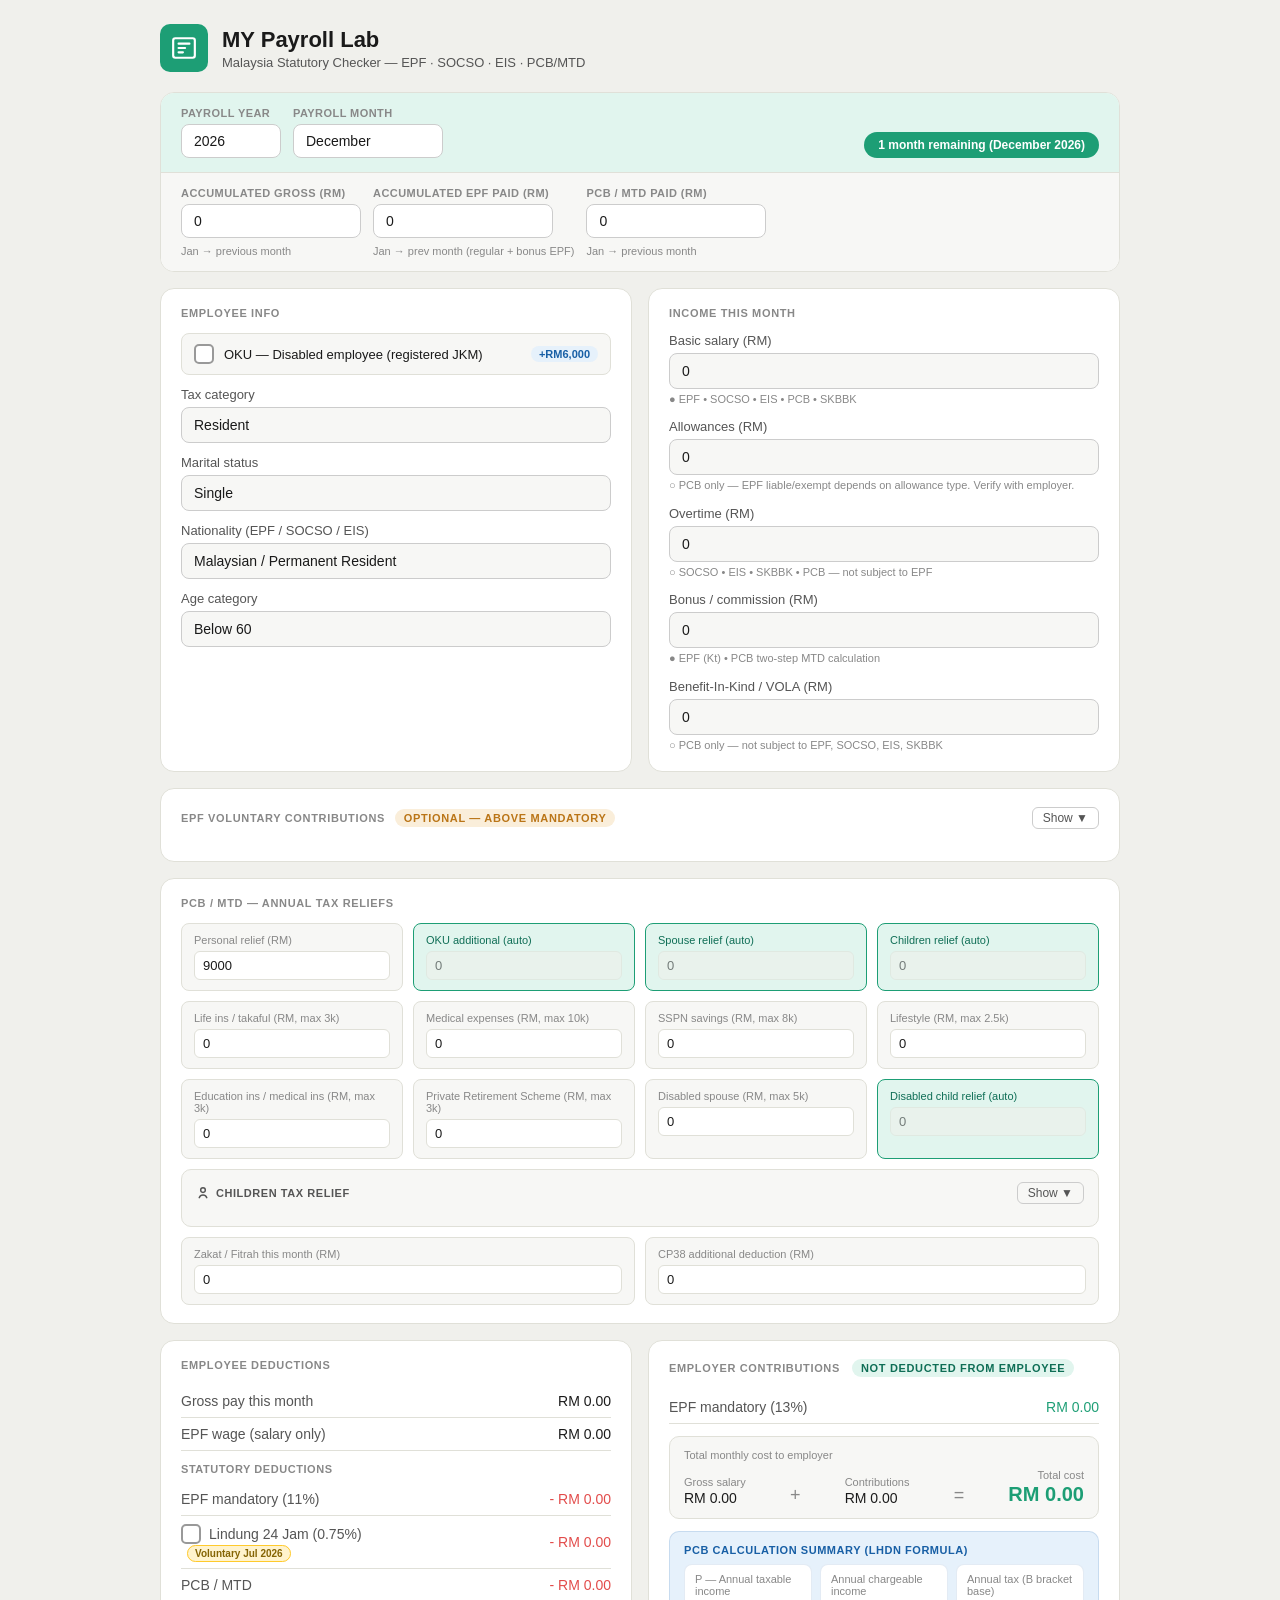
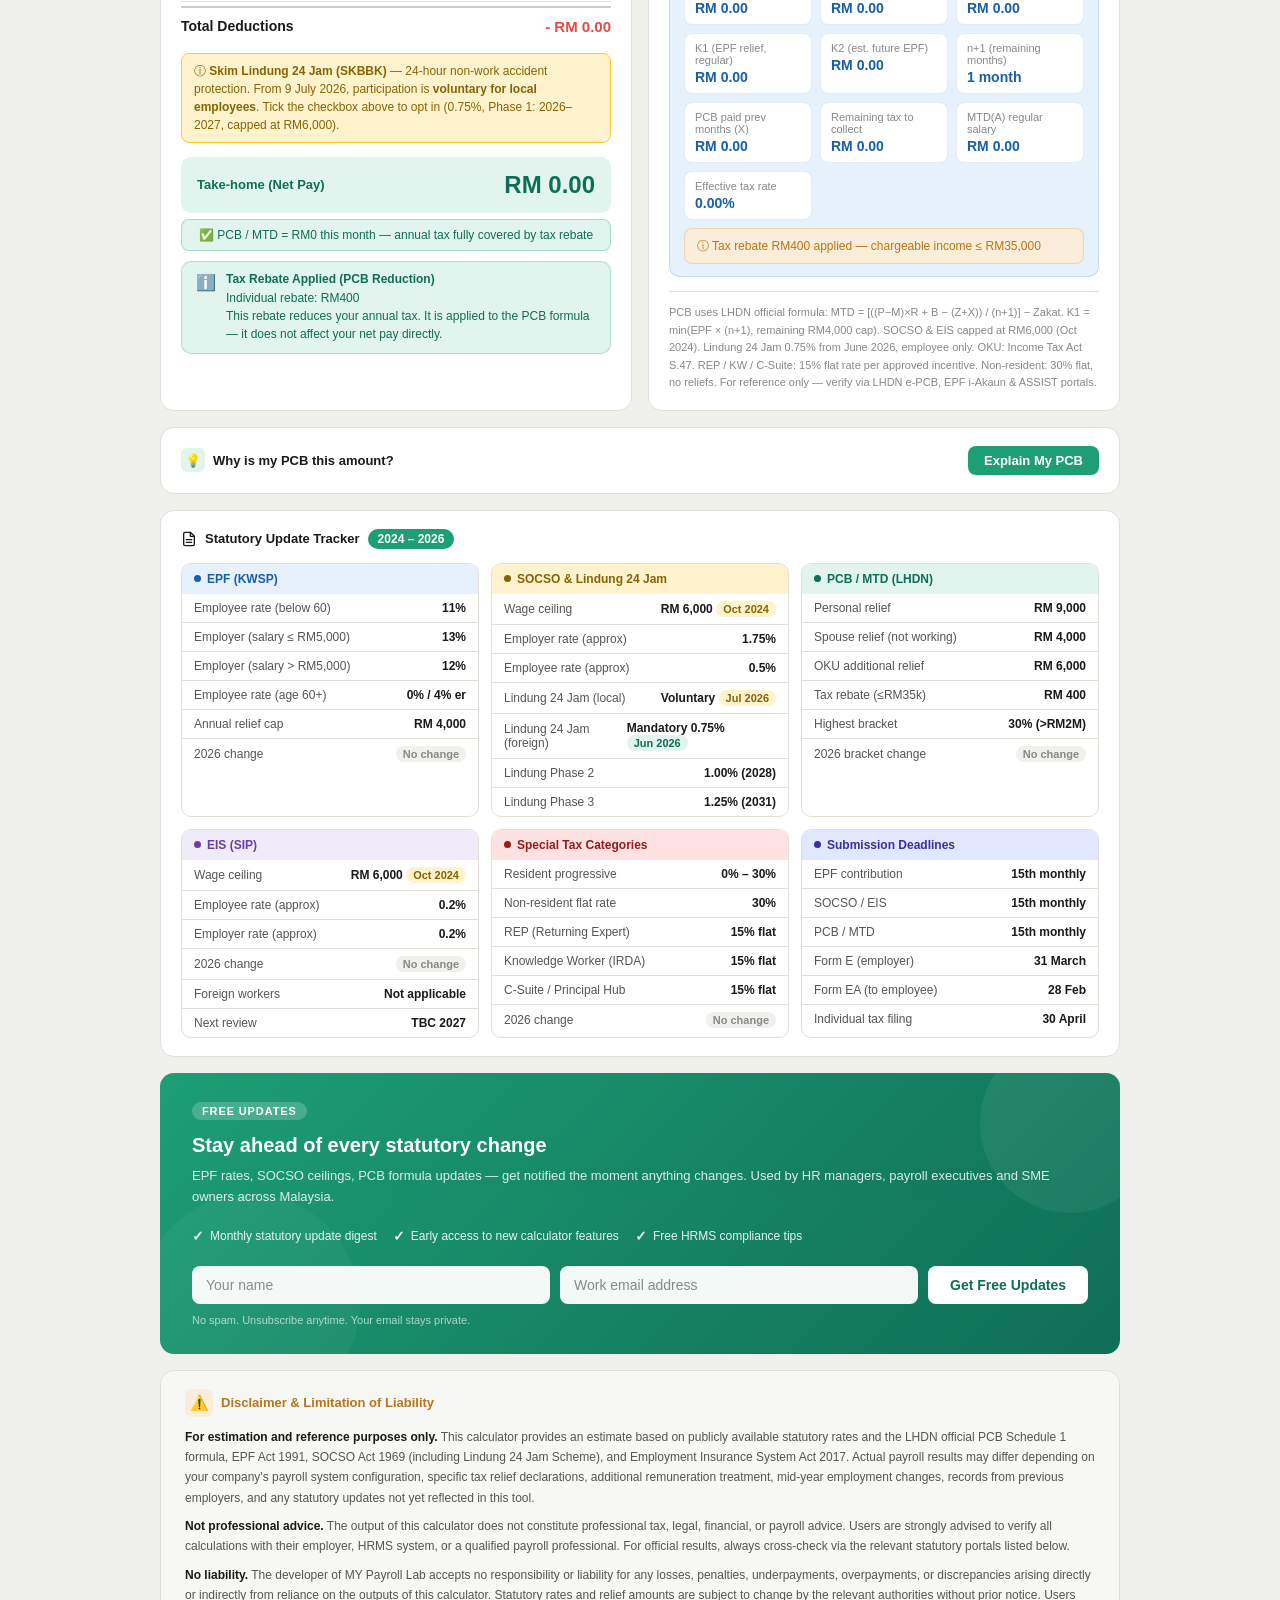
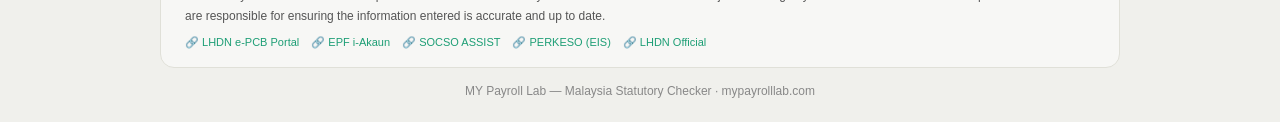
==== commit d2c51fcf: "Add files via upload" ====
--- a/index.html
+++ b/index.html
@@ -78,7 +78,7 @@
   }
 }
 </script>
-<link rel="stylesheet" href="assets/css/style.css?v=8">
+<link rel="stylesheet" href="assets/css/style.css?v=9">
 </head>
 <body>
 <div class="container">
@@ -196,19 +196,14 @@
         <small class="field-hint">&#9679; EPF &bull; SOCSO &bull; EIS &bull; PCB &bull; SKBBK</small>
       </div>
       <div class="field">
-        <label>EPF-liable allowances (RM)</label>
+        <label>Allowances (RM)</label>
         <input type="number" id="allow" value="0" min="0" oninput="calc()">
-        <small class="field-hint">&#9679; EPF &bull; SOCSO &bull; EIS &bull; PCB &bull; SKBBK &mdash; e.g. housing, car, shift allowance</small>
-      </div>
-      <div class="field">
-        <label>EPF-exempt / Ad-hoc allowances (RM)</label>
-        <input type="number" id="allow_exempt" value="0" min="0" oninput="calc()">
-        <small class="field-hint">&#9675; PCB only &mdash; e.g. meal claims, transport, internet, one-time allowance</small>
+        <small class="field-hint">&#9675; PCB only &mdash; EPF liable/exempt depends on allowance type. Verify with employer.</small>
       </div>
       <div class="field">
         <label>Overtime (RM)</label>
         <input type="number" id="ot" value="0" min="0" oninput="calc()">
-        <small class="field-hint">&#9675; PCB only &mdash; not subject to EPF, SOCSO, EIS, SKBBK</small>
+        <small class="field-hint">&#9675; SOCSO &bull; EIS &bull; SKBBK &bull; PCB &mdash; not subject to EPF</small>
       </div>
       <div class="field">
         <label>Bonus / commission (RM)</label>
@@ -224,9 +219,13 @@
 
     <!-- Voluntary EPF -->
     <div class="card full-width">
-      <div class="card-title">EPF Voluntary Contributions
-        <span class="badge" style="background:var(--warn-light);color:var(--warn)">Optional — above mandatory</span>
-      </div>
+      <div class="card-title" style="display:flex;justify-content:space-between;align-items:center;cursor:pointer;width:100%" onclick="toggleVolEPF()">
+        <span>EPF Voluntary Contributions
+          <span class="badge" style="background:var(--warn-light);color:var(--warn)">Optional — above mandatory</span>
+        </span>
+        <button id="vol_toggle_btn" style="background:none;border:1px solid var(--border2);border-radius:6px;padding:3px 10px;font-size:12px;cursor:pointer;color:var(--text2)">Show ▼</button>
+      </div>
+      <div id="vol_epf_content" style="display:none">
       <div class="vol-grid">
 
         <!-- Employee Voluntary -->
@@ -271,7 +270,8 @@
           </div>
         </div>
 
-      </div>
+      </div><!-- end vol-grid -->
+      </div><!-- end vol_epf_content -->
     </div>
 
     <!-- Tax Reliefs -->
@@ -298,10 +298,14 @@
         </div>
         <!-- Child Relief Calculator -->
         <div class="child-section">
-          <div class="child-section-title">
-            <svg width="14" height="14" viewBox="0 0 24 24" fill="none" stroke="currentColor" stroke-width="2.5" stroke-linecap="round" stroke-linejoin="round"><circle cx="12" cy="7" r="4"/><path d="M5.5 20a7 7 0 0 1 13 0"/></svg>
-            Children Tax Relief
-          </div>
+          <div class="child-section-title" style="display:flex;justify-content:space-between;align-items:center;cursor:pointer" onclick="toggleChildRelief()">
+            <span style="display:flex;align-items:center;gap:6px">
+              <svg width="14" height="14" viewBox="0 0 24 24" fill="none" stroke="currentColor" stroke-width="2.5" stroke-linecap="round" stroke-linejoin="round"><circle cx="12" cy="7" r="4"/><path d="M5.5 20a7 7 0 0 1 13 0"/></svg>
+              Children Tax Relief
+            </span>
+            <button id="child_toggle_btn" style="background:none;border:1px solid var(--border2);border-radius:6px;padding:3px 10px;font-size:12px;cursor:pointer;color:var(--text2)">Show ▼</button>
+          </div>
+          <div id="child_relief_content" style="display:none">
           <div class="child-claim-toggle">
             <button class="claim-btn active" id="claim_100" onclick="setClaimRate('100')">
               100% — I am the sole claimant
@@ -341,6 +345,7 @@
             <span class="ct-label">Total child relief applied</span>
             <span class="ct-val" id="child_total_display">RM 0.00</span>
           </div>
+          </div><!-- end child_relief_content -->
         </div>
 
         <div style="margin-top:10px;display:flex;gap:10px;flex-wrap:wrap">
@@ -355,7 +360,7 @@
     <div class="card">
       <div class="card-title">Employee Deductions</div>
       <div class="result-row"><span class="lbl">Gross pay this month</span><span class="val" id="o_gross">RM 0.00</span></div>
-      <div class="result-row"><span class="lbl">EPF / SOCSO / EIS wage</span><span class="val" id="o_epf_wage">RM 0.00</span></div>
+      <div class="result-row"><span class="lbl">EPF wage (salary only)</span><span class="val" id="o_epf_wage">RM 0.00</span></div>
 
       <div class="section-label">Statutory deductions</div>
       <div class="result-row"><span class="lbl">EPF mandatory (<span id="epf_ee_rate">11%</span>)</span><span class="val deduct" id="o_epf_ee">- RM 0.00</span></div>
@@ -666,7 +671,7 @@
   <footer>MY Payroll Lab &mdash; Malaysia Statutory Checker &middot; mypayrolllab.com</footer>
 </div>
 
-<script src="script.js?v=8"></script>
+<script src="script.js?v=9"></script>
 <script>
 /* Register SW only on real deployed domain, not in preview environments */
 if('serviceWorker' in navigator &&
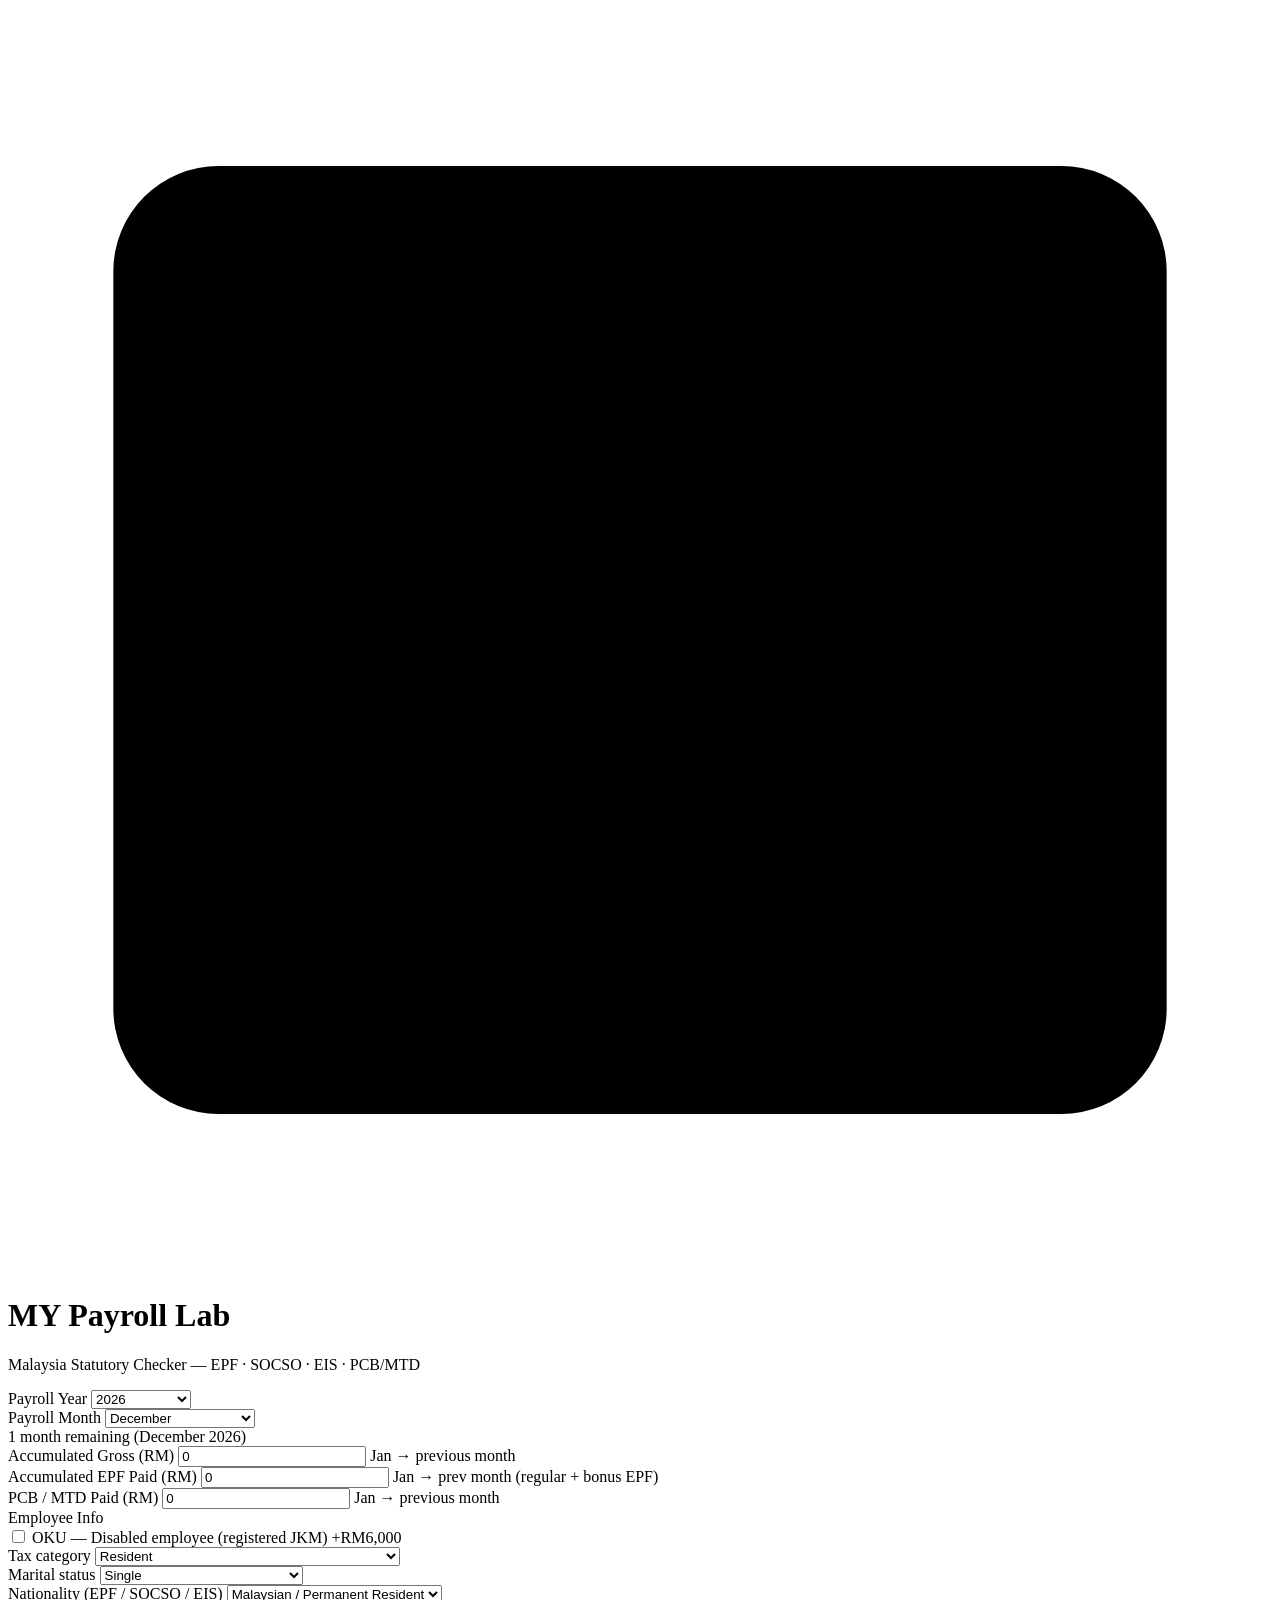
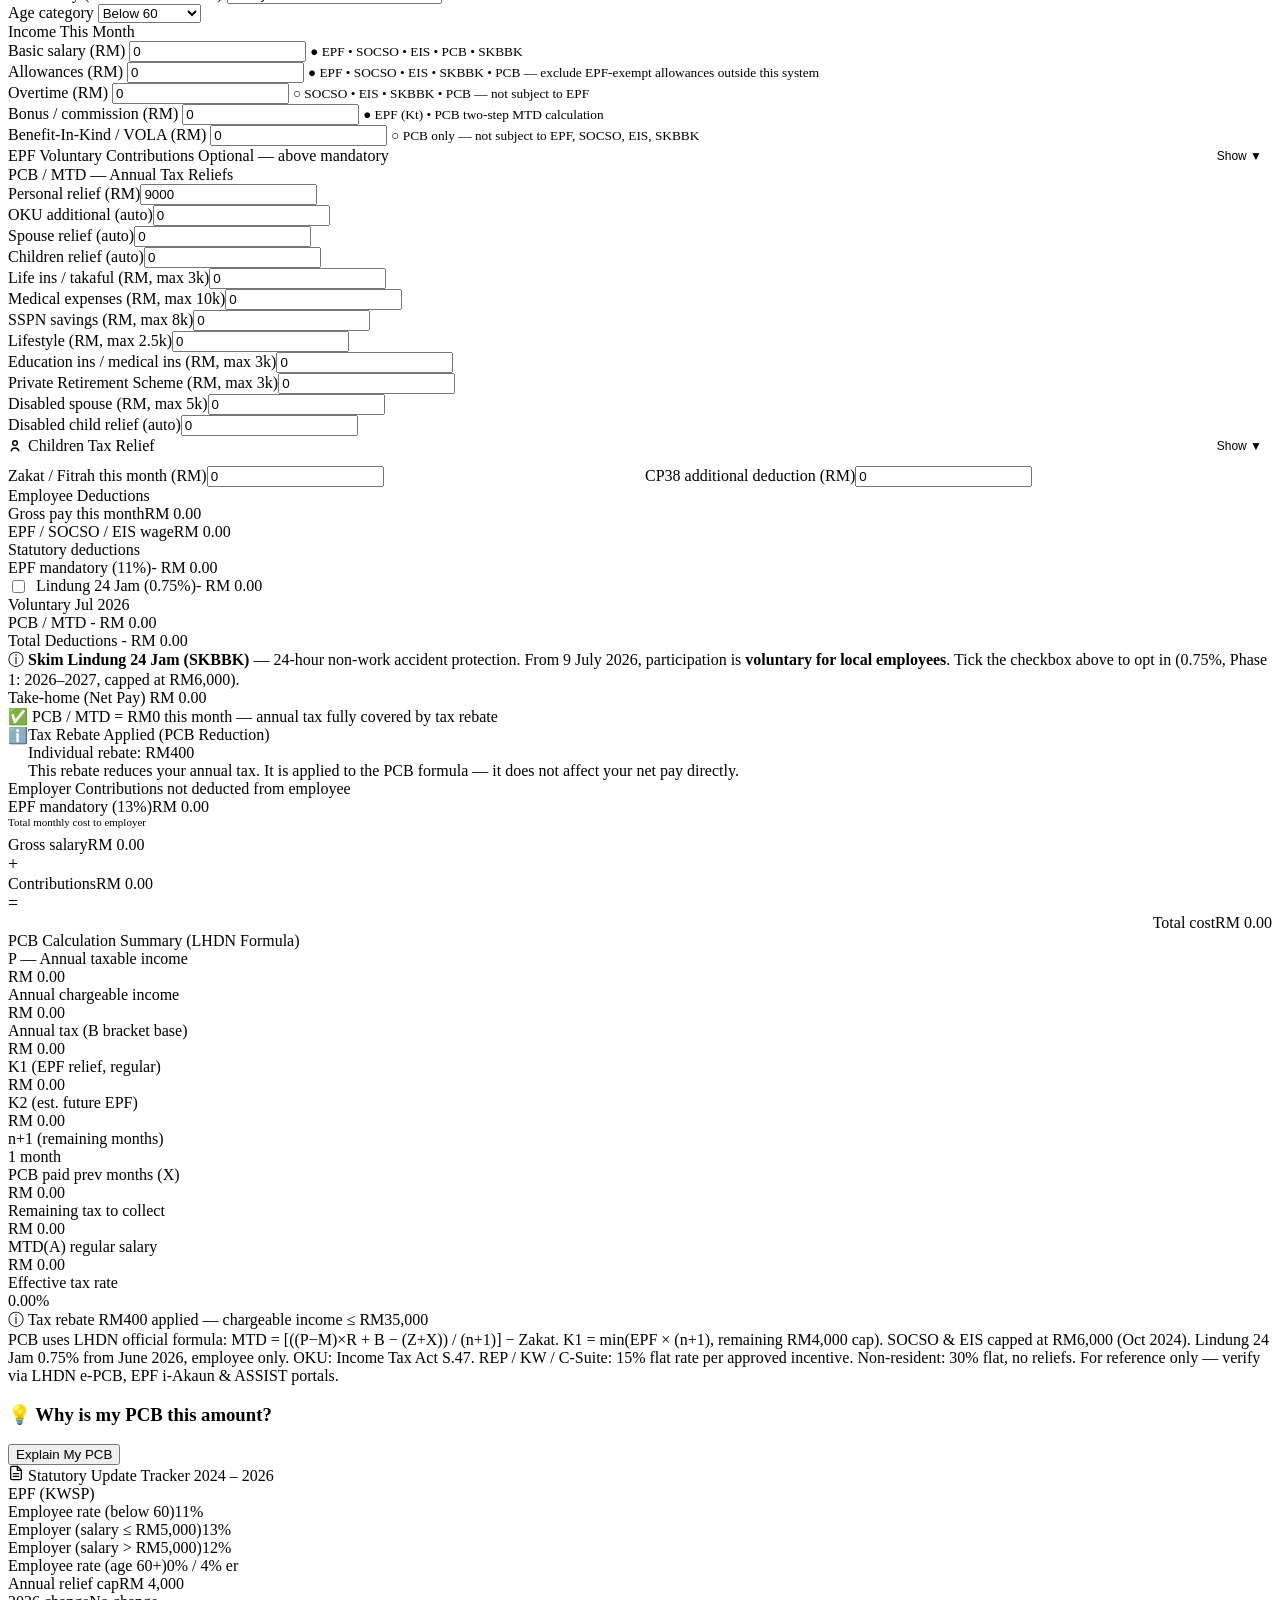
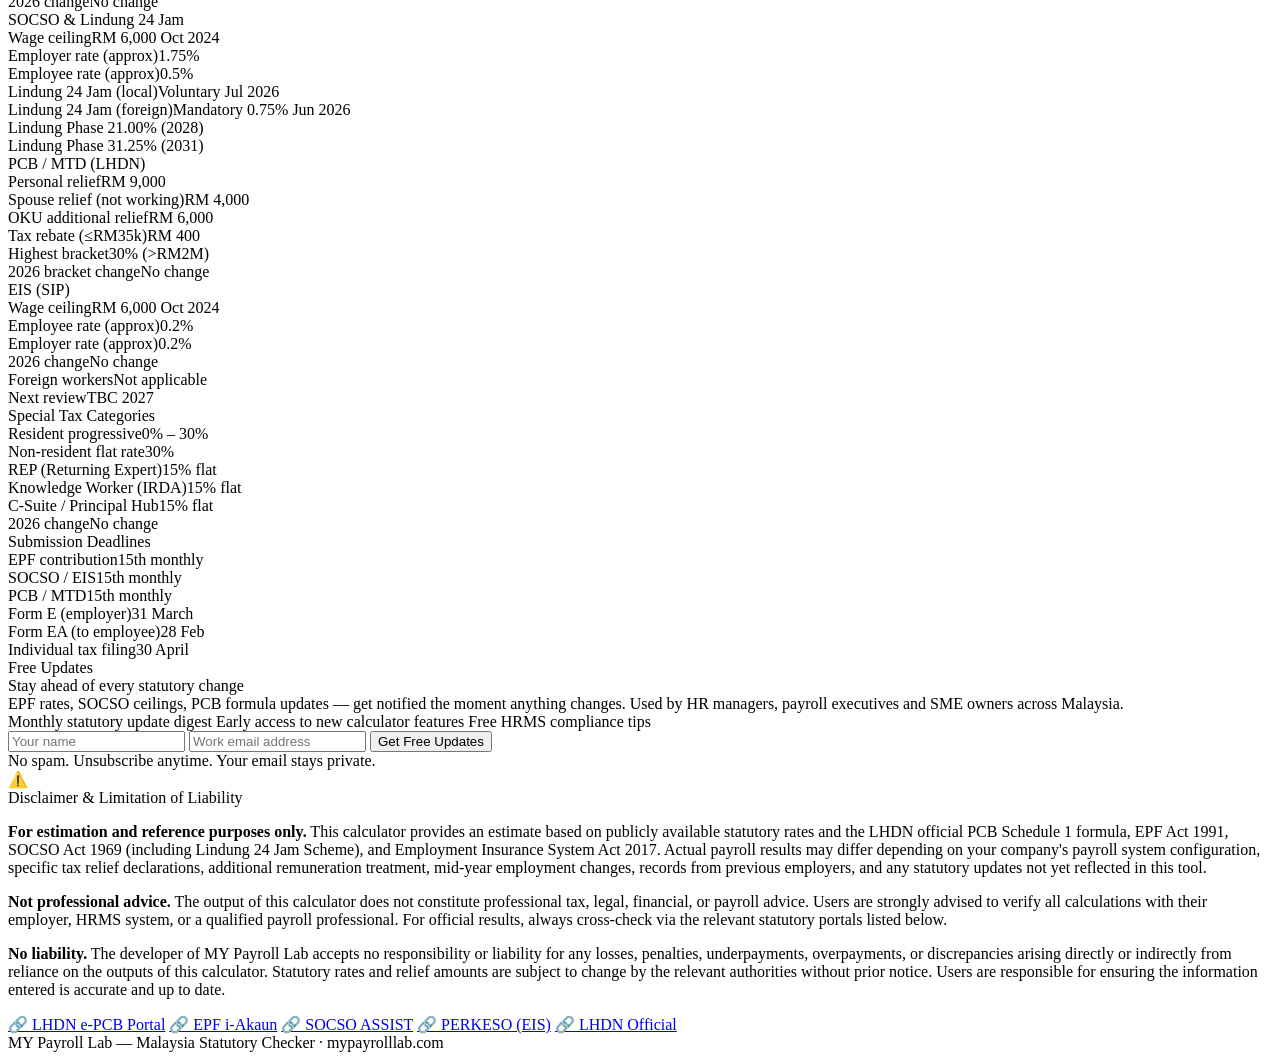
==== commit 69057174: "Add files via upload" ====
--- a/index.html
+++ b/index.html
@@ -78,7 +78,7 @@
   }
 }
 </script>
-<link rel="stylesheet" href="assets/css/style.css?v=9">
+<link rel="stylesheet" href="assets/assets/css/style.css?v=10">
 </head>
 <body>
 <div class="container">
@@ -198,7 +198,7 @@
       <div class="field">
         <label>Allowances (RM)</label>
         <input type="number" id="allow" value="0" min="0" oninput="calc()">
-        <small class="field-hint">&#9675; PCB only &mdash; EPF liable/exempt depends on allowance type. Verify with employer.</small>
+        <small class="field-hint">&#9679; EPF &bull; SOCSO &bull; EIS &bull; SKBBK &bull; PCB &mdash; exclude EPF-exempt allowances outside this system</small>
       </div>
       <div class="field">
         <label>Overtime (RM)</label>
@@ -360,7 +360,7 @@
     <div class="card">
       <div class="card-title">Employee Deductions</div>
       <div class="result-row"><span class="lbl">Gross pay this month</span><span class="val" id="o_gross">RM 0.00</span></div>
-      <div class="result-row"><span class="lbl">EPF wage (salary only)</span><span class="val" id="o_epf_wage">RM 0.00</span></div>
+      <div class="result-row"><span class="lbl">EPF / SOCSO / EIS wage</span><span class="val" id="o_epf_wage">RM 0.00</span></div>
 
       <div class="section-label">Statutory deductions</div>
       <div class="result-row"><span class="lbl">EPF mandatory (<span id="epf_ee_rate">11%</span>)</span><span class="val deduct" id="o_epf_ee">- RM 0.00</span></div>
@@ -615,17 +615,17 @@
       <span class="ec-perk">Free HRMS compliance tips</span>
     </div>
     <form class="ec-form"
-          action="https://docs.google.com/forms/d/e/1FAIpQLSfIOaE51Mu_8rbmAyrH4ytct6DgTLTL3j8aQOXuEgFoX8BB-g/viewform?pli=1"
+          action="YOUR_GOOGLE_FORM_ACTION_URL"
           method="POST"
           target="_blank"
           onsubmit="handleEmailSubmit(event)">
       <input type="text"
-             name="entry.1949628940"
+             name="entry.YOUR_NAME_ENTRY_ID"
              placeholder="Your name"
              required
              autocomplete="name">
       <input type="email"
-             name="entry.1914218091"
+             name="entry.YOUR_EMAIL_ENTRY_ID"
              placeholder="Work email address"
              required
              autocomplete="email">
@@ -671,7 +671,7 @@
   <footer>MY Payroll Lab &mdash; Malaysia Statutory Checker &middot; mypayrolllab.com</footer>
 </div>
 
-<script src="script.js?v=9"></script>
+<script src="script.js?v=10"></script>
 <script>
 /* Register SW only on real deployed domain, not in preview environments */
 if('serviceWorker' in navigator &&
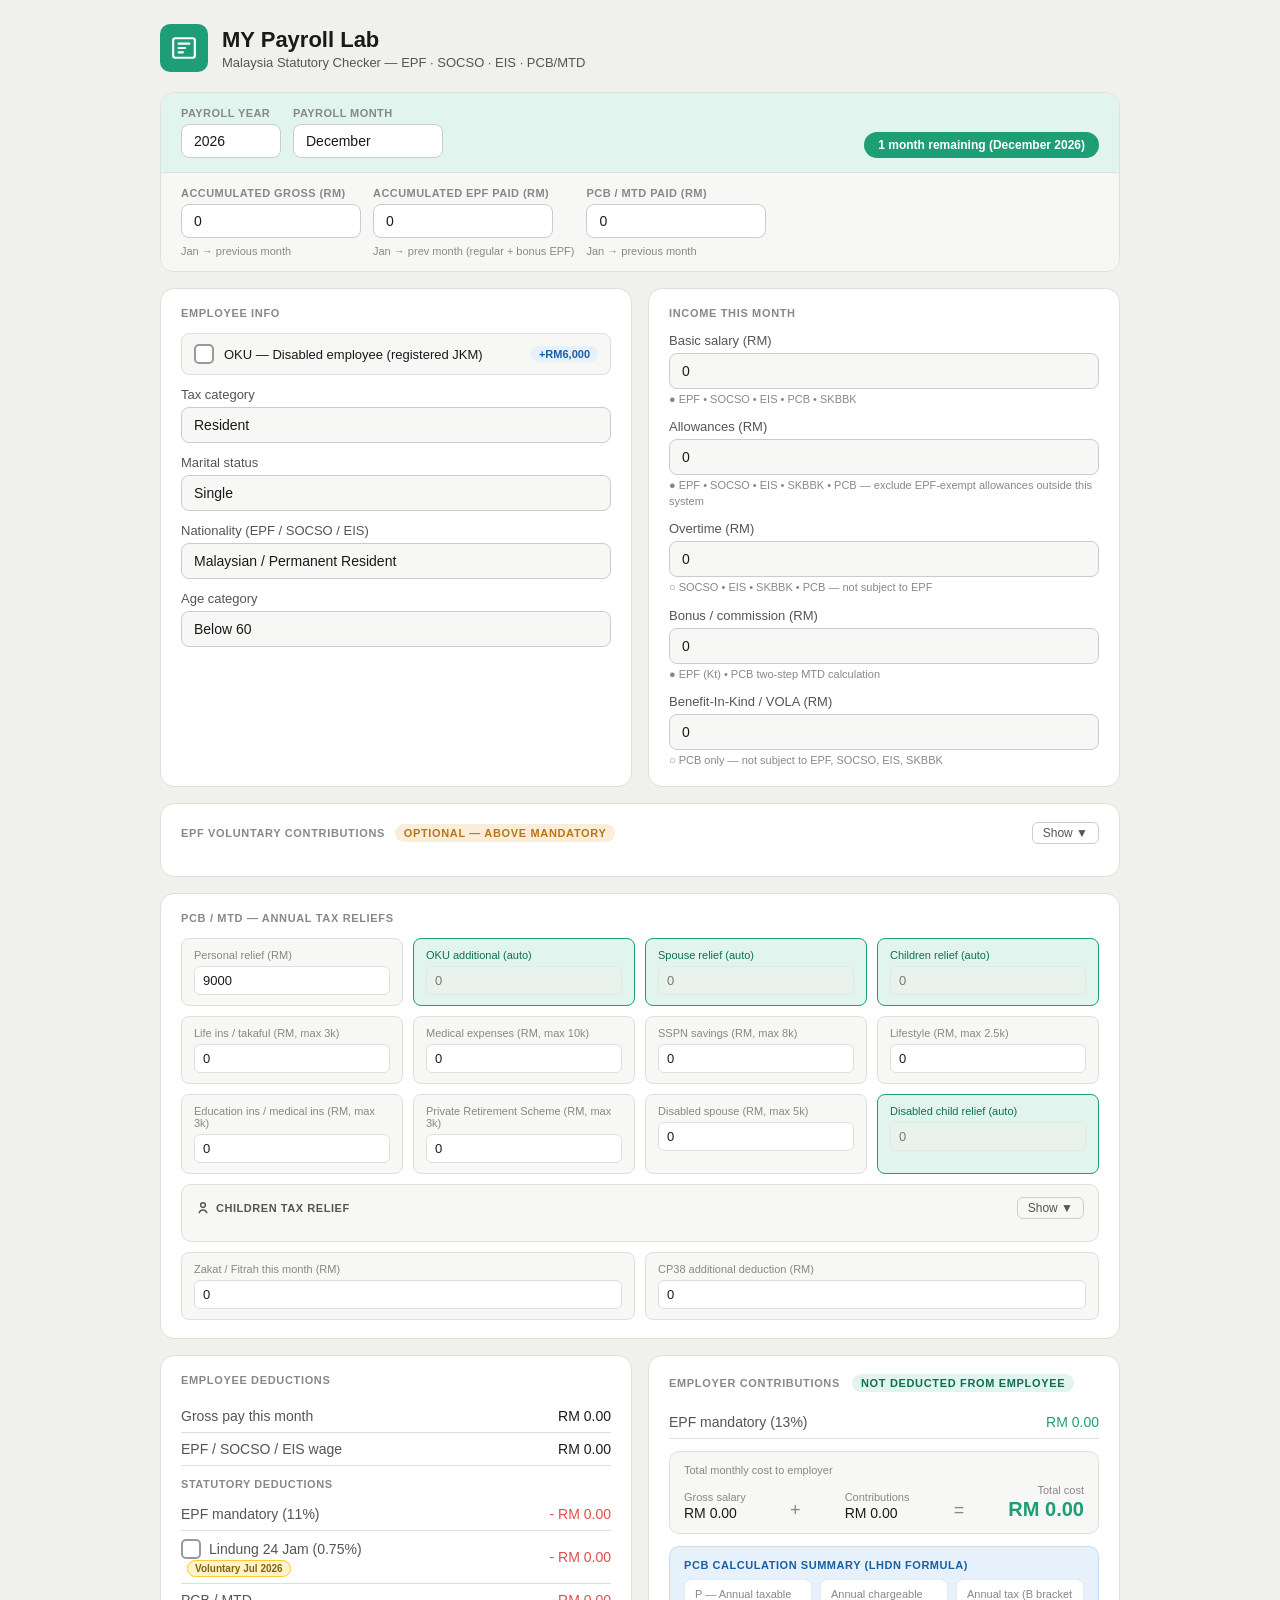
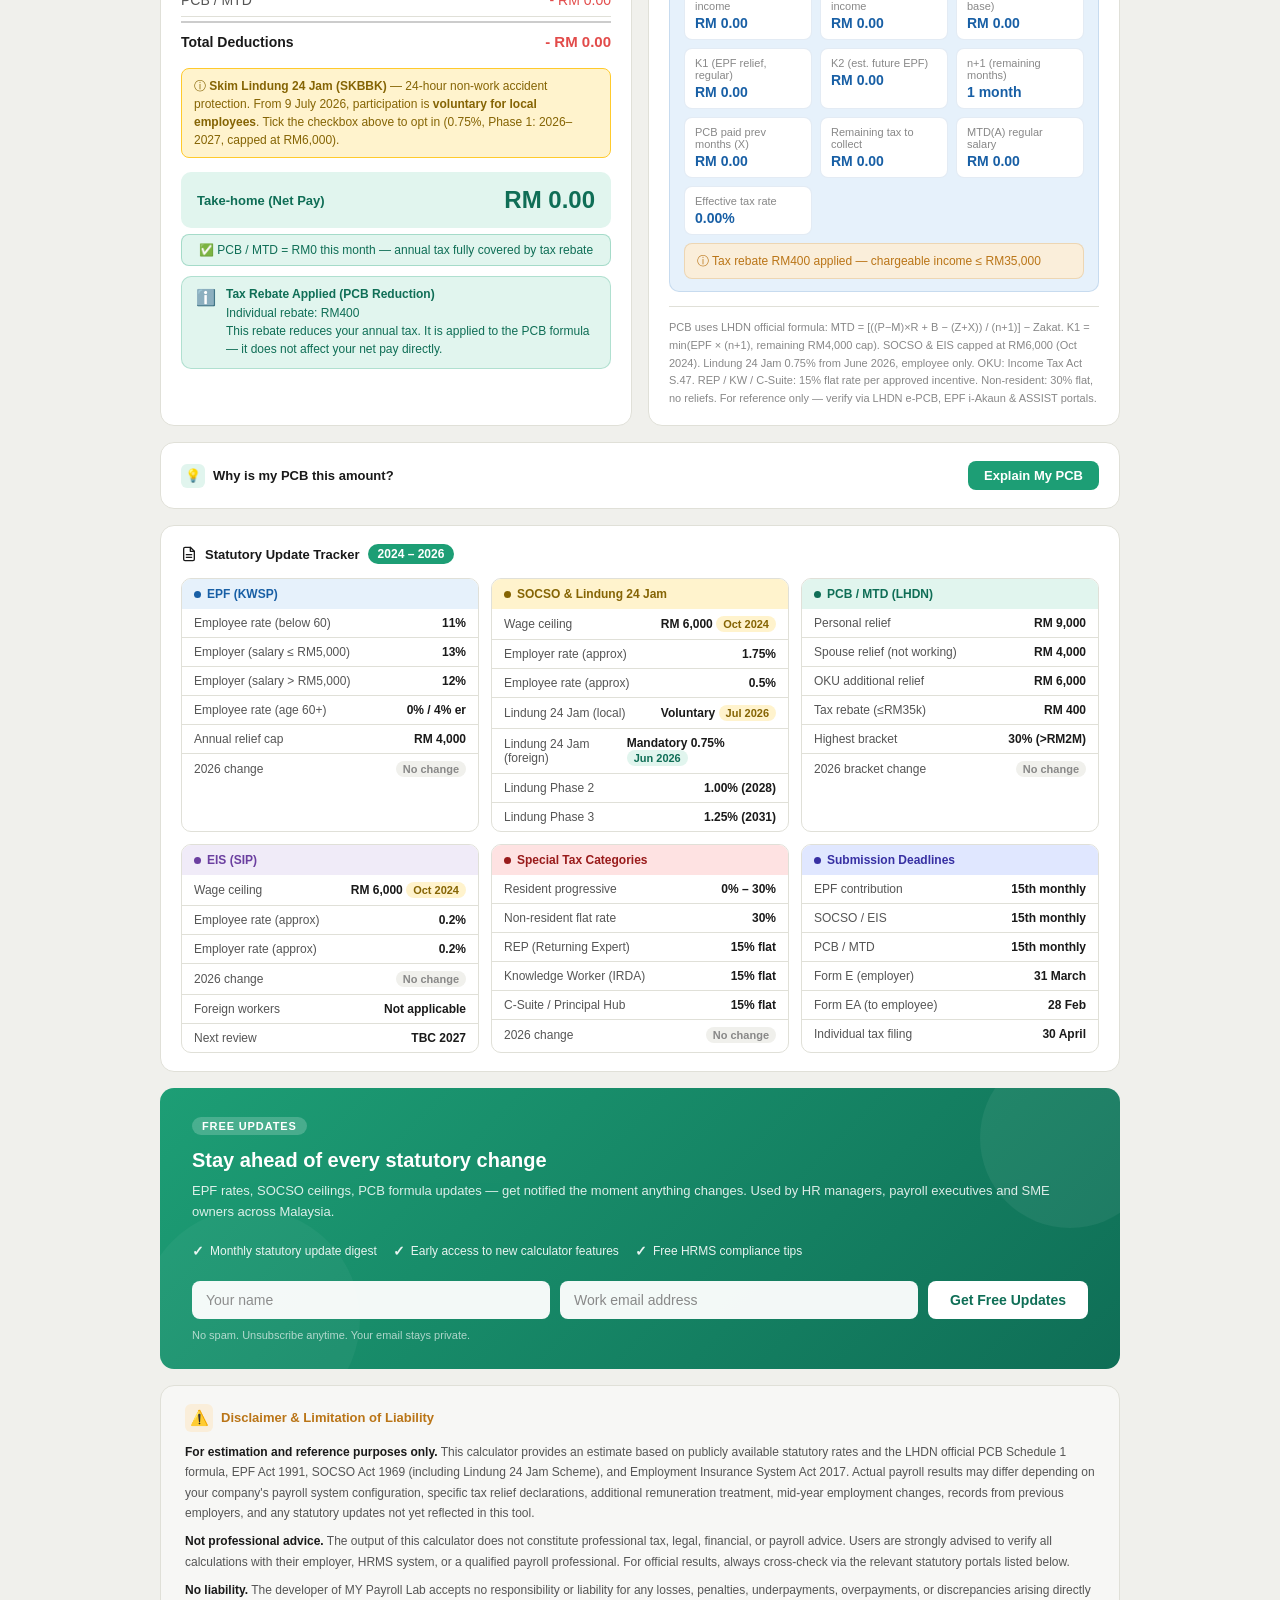
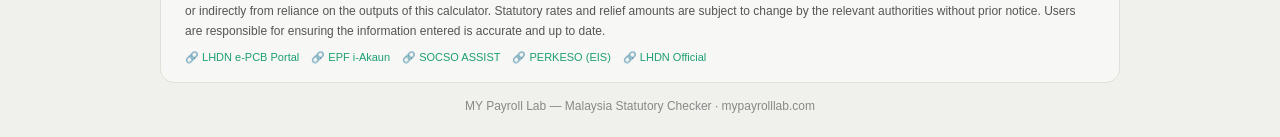
==== commit 3d098686: "Fix stylesheet link path in index.html" ====
--- a/index.html
+++ b/index.html
@@ -78,7 +78,7 @@
   }
 }
 </script>
-<link rel="stylesheet" href="assets/assets/css/style.css?v=10">
+<link rel="stylesheet" href="assets/css/style.css?v=10">
 </head>
 <body>
 <div class="container">
@@ -615,17 +615,17 @@
       <span class="ec-perk">Free HRMS compliance tips</span>
     </div>
     <form class="ec-form"
-          action="YOUR_GOOGLE_FORM_ACTION_URL"
+          action="https://docs.google.com/forms/d/e/1FAIpQLSfIOaE51Mu_8rbmAyrH4ytct6DgTLTL3j8aQOXuEgFoX8BB-g/viewform?pli=1"
           method="POST"
           target="_blank"
           onsubmit="handleEmailSubmit(event)">
       <input type="text"
-             name="entry.YOUR_NAME_ENTRY_ID"
+             name="entry.1949628940"
              placeholder="Your name"
              required
              autocomplete="name">
       <input type="email"
-             name="entry.YOUR_EMAIL_ENTRY_ID"
+             name="entry.1914218091"
              placeholder="Work email address"
              required
              autocomplete="email">
--- a/assets/css/style.css
+++ b/assets/css/style.css
@@ -0,0 +1,287 @@
+/* MY Payroll Lab — Stylesheet */
+*{box-sizing:border-box;margin:0;padding:0}
+:root{color-scheme:light dark}
+:root{
+  --brand:#1D9E75;--brand-light:#E1F5EE;--brand-dark:#0F6E56;
+  --bg:#ffffff;--bg2:#f7f7f5;--bg3:#f0f0ec;
+  --text:#1a1a1a;--text2:#555;--text3:#888;
+  --border:#e0e0d8;--border2:#ccc;
+  --danger:#E24B4A;--warn:#BA7517;--warn-light:#FAEEDA;
+  --info:#185FA5;--info-light:#E6F1FB;
+  --purple:#6B3FA0;--purple-light:#F0EBF8;
+  --radius:10px;--radius-lg:14px;
+  /* Adaptive badge / tracker colours (light mode defaults) */
+  --yellow-bg:#fff3cd;--yellow-text:#856404;--yellow-border:#FFCA2C;
+  --track-epf-bg:#E6F1FB;--track-epf-text:#185FA5;
+  --track-socso-bg:#FFF3CD;--track-socso-text:#856404;
+  --track-pcb-bg:#E1F5EE;--track-pcb-text:#0F6E56;
+  --track-eis-bg:#F0EBF8;--track-eis-text:#6B3FA0;
+  --track-special-bg:#FEE2E2;--track-special-text:#991B1B;
+  --track-deadline-bg:#E0E7FF;--track-deadline-text:#3730A3;
+  --checkbox-bg:#ffffff;--checkbox-border:#999;
+}
+@media(prefers-color-scheme:dark){:root{
+  --bg:#1c1c1e;--bg2:#2c2c2e;--bg3:#3a3a3c;
+  --text:#f5f5f0;--text2:#aaa;--text3:#777;
+  --border:#3a3a3c;--border2:#555;
+  --brand-light:#0a3d2e;--brand-dark:#5DCAA5;
+  --warn-light:#3d2e00;--info-light:#0a1f3d;--purple-light:#1e1030;
+  /* Brighten accent colours for legibility on dark backgrounds */
+  --danger:#FF7A78;--warn:#E8B23D;--info:#6BAEEA;--purple:#B795E0;
+  /* Adaptive badge / tracker colours (dark mode) */
+  --yellow-bg:#42350a;--yellow-text:#FFD666;--yellow-border:#8a6d1a;
+  --track-epf-bg:#10243a;--track-epf-text:#7CB8E8;
+  --track-socso-bg:#3a2e0a;--track-socso-text:#F2CB5C;
+  --track-pcb-bg:#0c2e22;--track-pcb-text:#5DCAA5;
+  --track-eis-bg:#241a38;--track-eis-text:#C9A8F0;
+  --track-special-bg:#3a1414;--track-special-text:#F29999;
+  --track-deadline-bg:#191c40;--track-deadline-text:#A8B0F0;
+  --checkbox-bg:#2c2c2e;--checkbox-border:#777;
+}}
+body{font-family:-apple-system,BlinkMacSystemFont,'Segoe UI',sans-serif;background:var(--bg3);color:var(--text);min-height:100vh;padding:24px 16px;-webkit-text-size-adjust:100%}
+/* Mobile touch improvements */
+button,select,input{-webkit-appearance:none;touch-action:manipulation}
+@media(max-width:480px){
+  body{padding:12px 10px}
+  .header h1{font-size:18px}
+  .month-row{padding:10px 12px;gap:8px}
+  .month-band select,.month-band input{font-size:15px;padding:10px 12px}
+  .field input,.field select{font-size:16px;padding:10px 12px}
+  .relief-grid{grid-template-columns:1fr 1fr}
+  .acc-grid{grid-template-columns:1fr 1fr}
+  .tracker-grid{grid-template-columns:1fr}
+  .vol-grid{grid-template-columns:1fr}
+  .net-block .net-val{font-size:20px}
+  .claim-btn{font-size:13px;padding:10px 8px}
+  .child-row{grid-template-columns:1fr auto}
+  .cr-rate{display:none}
+  .cr-input{width:54px}
+  .explain-btn{width:100%;margin-top:8px}
+}
+.container{max-width:960px;margin:0 auto}
+.header{display:flex;align-items:center;gap:14px;margin-bottom:20px}
+.logo{width:48px;height:48px;background:var(--brand);border-radius:var(--radius);display:flex;align-items:center;justify-content:center;flex-shrink:0}
+.logo svg{width:26px;height:26px;stroke:#fff;fill:none;stroke-width:2;stroke-linecap:round;stroke-linejoin:round}
+.header-text h1{font-size:22px;font-weight:600;color:var(--text)}
+.header-text p{font-size:13px;color:var(--text2);margin-top:2px}
+.grid{display:grid;grid-template-columns:1fr 1fr;gap:16px}
+@media(max-width:640px){.grid{grid-template-columns:1fr}.full-width{grid-column:1}}
+.card{background:var(--bg);border:1px solid var(--border);border-radius:var(--radius-lg);padding:18px 20px}
+.full-width{grid-column:1/-1}
+.card-title{font-size:11px;font-weight:600;color:var(--text3);text-transform:uppercase;letter-spacing:.06em;margin-bottom:14px;display:flex;align-items:center;gap:6px;flex-wrap:wrap}
+.field{margin-bottom:12px}
+.field:last-child{margin-bottom:0}
+.field label{display:block;font-size:13px;color:var(--text2);margin-bottom:5px}
+.field input,.field select{width:100%;padding:9px 12px;font-size:14px;border:1px solid var(--border2);border-radius:8px;background:var(--bg2);color:var(--text);transition:border-color .15s;outline:none}
+.field input:focus,.field select:focus{border-color:var(--brand)}
+.field input[readonly]{opacity:.55;background:var(--bg3);cursor:not-allowed}
+.row-2{display:grid;grid-template-columns:1fr 1fr;gap:10px}
+.relief-grid{display:grid;grid-template-columns:repeat(4,1fr);gap:10px;margin-top:4px}
+@media(max-width:640px){.relief-grid{grid-template-columns:1fr 1fr}}
+.relief-item{background:var(--bg2);border-radius:8px;padding:10px 12px;border:1px solid var(--border)}
+.relief-item label{font-size:11px;color:var(--text3);display:block;margin-bottom:5px}
+.relief-item input{width:100%;font-size:13px;padding:6px 8px;border:1px solid var(--border);border-radius:6px;background:var(--bg);color:var(--text);outline:none}
+.relief-item input:focus{border-color:var(--brand)}
+.relief-item input[readonly]{opacity:.55;cursor:not-allowed;background:var(--bg3)}
+.relief-item.auto{border-color:var(--brand);background:var(--brand-light)}
+.child-section{background:var(--bg2);border:1px solid var(--border);border-radius:var(--radius);padding:12px 14px;margin-top:10px}
+.child-section-title{font-size:11px;font-weight:600;color:var(--text2);text-transform:uppercase;letter-spacing:.05em;margin-bottom:10px;display:flex;align-items:center;gap:8px}
+.child-claim-toggle{display:flex;gap:8px;margin-bottom:12px;flex-wrap:wrap}
+.claim-btn{flex:1;min-width:140px;padding:7px 12px;font-size:12px;font-weight:600;border:1px solid var(--border2);border-radius:8px;background:var(--bg);color:var(--text2);cursor:pointer;text-align:center;transition:all .15s}
+.claim-btn.active{background:var(--brand);color:#fff;border-color:var(--brand)}
+.child-rows{display:flex;flex-direction:column;gap:4px}
+.child-row{display:grid;grid-template-columns:1fr auto auto;align-items:center;gap:10px;padding:6px 8px;background:var(--bg);border-radius:6px;border:1px solid var(--border)}
+.child-row .cr-label{font-size:12px;color:var(--text2)}
+.child-row .cr-rate{font-size:11px;font-weight:600;color:var(--text3);white-space:nowrap}
+.child-row .cr-input{width:60px;padding:5px 8px;font-size:13px;font-weight:600;text-align:center;border:1px solid var(--border2);border-radius:6px;background:var(--bg2);color:var(--text);outline:none}
+.child-row .cr-input:focus{border-color:var(--brand)}
+.child-total{display:flex;justify-content:space-between;align-items:center;margin-top:10px;padding:8px 10px;background:var(--brand-light);border-radius:8px}
+.child-total .ct-label{font-size:12px;font-weight:600;color:var(--brand-dark)}
+.child-total .ct-val{font-size:15px;font-weight:700;color:var(--brand-dark)}
+.relief-item.auto label{color:var(--brand-dark)}
+.toggle-row{display:flex;align-items:center;gap:10px;padding:10px 12px;background:var(--bg2);border:1px solid var(--border);border-radius:8px;margin-bottom:12px;cursor:pointer}
+.toggle-row input[type=checkbox]{
+  -webkit-appearance:none;-moz-appearance:none;appearance:none;
+  width:20px;height:20px;flex-shrink:0;margin:0;cursor:pointer;
+  border:2px solid var(--checkbox-border);border-radius:5px;
+  background:var(--checkbox-bg);
+  position:relative;transition:all .15s;
+}
+.toggle-row input[type=checkbox]:hover{border-color:var(--brand)}
+.toggle-row input[type=checkbox]:checked{
+  background:var(--brand);border-color:var(--brand);
+}
+.toggle-row input[type=checkbox]:checked::after{
+  content:'';position:absolute;left:6px;top:2px;
+  width:5px;height:10px;
+  border:solid #fff;border-width:0 2px 2px 0;
+  transform:rotate(45deg);
+}
+.toggle-row input[type=checkbox]:focus-visible{
+  outline:2px solid var(--brand);outline-offset:2px;
+}
+/* Reusable custom checkbox — same style as OKU, used for Lindung opt-in */
+.custom-cb{
+  -webkit-appearance:none;-moz-appearance:none;appearance:none;
+  width:20px;height:20px;flex-shrink:0;margin:0;cursor:pointer;
+  border:2px solid var(--checkbox-border);border-radius:5px;
+  background:var(--checkbox-bg);
+  position:relative;transition:all .15s;vertical-align:middle;
+}
+.custom-cb:hover{border-color:var(--brand)}
+.custom-cb:checked{background:var(--brand);border-color:var(--brand)}
+.custom-cb:checked::after{
+  content:'';position:absolute;left:6px;top:2px;
+  width:5px;height:10px;
+  border:solid #fff;border-width:0 2px 2px 0;
+  transform:rotate(45deg);
+}
+.custom-cb:focus-visible{outline:2px solid var(--brand);outline-offset:2px;}
+.toggle-row .oku-label{font-size:13px;color:var(--text);flex:1}
+.toggle-row .badge-tag{font-size:11px;padding:2px 8px;border-radius:20px;background:var(--info-light);color:var(--info);font-weight:600}
+.section-label{font-size:11px;font-weight:600;color:var(--text3);text-transform:uppercase;letter-spacing:.05em;margin:12px 0 8px}
+.result-row{display:flex;justify-content:space-between;align-items:center;padding:8px 0;border-bottom:1px solid var(--border);font-size:14px}
+.result-row:last-of-type{border-bottom:none}
+.result-row .lbl{color:var(--text2)}
+.result-row .val{font-weight:500}
+.val.deduct{color:var(--danger)}
+.val.earn{color:var(--brand)}
+.net-block{background:var(--brand-light);border-radius:var(--radius);padding:14px 16px;margin-top:14px;display:flex;justify-content:space-between;align-items:center}
+.net-block .net-lbl{font-size:13px;font-weight:600;color:var(--brand-dark)}
+.net-block .net-val{font-size:24px;font-weight:700;color:var(--brand-dark)}
+.employer-box{background:var(--bg2);border-radius:var(--radius);padding:12px 14px;margin-top:12px;border:1px solid var(--border)}
+.cost-row{display:flex;justify-content:space-between;align-items:flex-end;flex-wrap:wrap;gap:8px}
+.cost-item{display:flex;flex-direction:column;gap:2px}
+.cost-item .cost-lbl{font-size:11px;color:var(--text3)}
+.cost-item .cost-val{font-size:14px;font-weight:500}
+.cost-item .cost-total{font-size:20px;font-weight:700;color:var(--brand)}
+.acc-box{background:var(--info-light);border-radius:var(--radius);padding:12px 14px;margin-top:12px;border:1px solid rgba(24,95,165,.15)}
+.acc-box .acc-title{font-size:11px;font-weight:600;color:var(--info);text-transform:uppercase;letter-spacing:.05em;margin-bottom:8px}
+.acc-grid{display:grid;grid-template-columns:repeat(3,1fr);gap:8px}
+@media(max-width:640px){.acc-grid{grid-template-columns:1fr 1fr}}
+.acc-item{background:var(--bg);border-radius:8px;padding:8px 10px;border:1px solid rgba(24,95,165,.12)}
+.acc-item .acc-lbl{font-size:11px;color:var(--text3);margin-bottom:3px}
+.acc-item .acc-val{font-size:14px;font-weight:600;color:var(--info)}
+.notice{border-radius:8px;padding:8px 12px;margin-top:8px;font-size:12px;line-height:1.5}
+.notice.warn{background:var(--warn-light);color:var(--warn);border:1px solid rgba(186,117,23,.2)}
+.notice.yellow{background:var(--yellow-bg);color:var(--yellow-text);border:1px solid var(--yellow-border)}
+.notice.purple{background:var(--purple-light);color:var(--purple);border:1px solid rgba(107,63,160,.2)}
+.disclaimer{font-size:11px;color:var(--text3);line-height:1.6;margin-top:14px;padding-top:12px;border-top:1px solid var(--border)}
+.badge{display:inline-block;font-size:11px;padding:3px 9px;border-radius:20px;background:var(--brand-light);color:var(--brand-dark);font-weight:600;margin-left:6px}
+.flat-badge{display:inline-block;font-size:11px;padding:3px 9px;border-radius:20px;background:var(--purple-light);color:var(--purple);font-weight:600;margin-left:4px}
+.lindung-badge{font-size:10px;padding:2px 7px;border-radius:20px;background:var(--yellow-bg);color:var(--yellow-text);border:1px solid var(--yellow-border);font-weight:600;margin-left:6px;vertical-align:middle}
+.oku-badge{font-size:11px;padding:2px 8px;border-radius:20px;background:var(--info-light);color:var(--info);font-weight:600;margin-left:6px}
+.month-band{background:var(--bg);border:1px solid var(--border);border-radius:var(--radius-lg);padding:0;margin-bottom:16px;overflow:hidden}
+.month-row{display:flex;align-items:center;gap:12px;padding:14px 20px;flex-wrap:wrap}
+.month-row-1{background:var(--brand-light);border-bottom:1px solid var(--border)}
+.month-row-2{background:var(--bg2)}
+.month-band .field-group{display:flex;flex-direction:column;gap:5px}
+.month-band .field-group label{font-size:11px;color:var(--text3);white-space:nowrap;font-weight:600;text-transform:uppercase;letter-spacing:.04em}
+.month-band select,.month-band input{padding:8px 12px;font-size:14px;border:1px solid var(--border2);border-radius:8px;background:var(--bg);color:var(--text);outline:none;transition:border-color .15s}
+.month-band select:focus,.month-band input:focus{border-color:var(--brand)}
+.month-pill{background:var(--brand);color:#fff;font-size:12px;font-weight:600;padding:6px 14px;border-radius:20px;white-space:nowrap;margin-left:auto;align-self:flex-end}
+.acc-hint{font-size:11px;color:var(--text3);margin-top:2px}
+.vol-grid{display:grid;grid-template-columns:1fr 1fr;gap:20px}
+@media(max-width:640px){.vol-grid{grid-template-columns:1fr}}
+.vol-side{background:var(--bg2);border:1px solid var(--border);border-radius:var(--radius);padding:14px 16px}
+.vol-side-title{font-size:12px;font-weight:600;color:var(--text2);text-transform:uppercase;letter-spacing:.05em;margin-bottom:12px;display:flex;align-items:center;gap:8px}
+.vol-side-title .dot{width:8px;height:8px;border-radius:50%;flex-shrink:0}
+.vol-side-title .dot.ee{background:var(--danger)}
+.vol-side-title .dot.er{background:var(--brand)}
+.type-toggle{display:flex;border:1px solid var(--border2);border-radius:8px;overflow:hidden;margin-bottom:12px}
+.type-toggle button{flex:1;padding:7px 0;font-size:13px;font-weight:500;border:none;background:var(--bg);color:var(--text2);cursor:pointer;transition:all .15s}
+.type-toggle button.active{background:var(--brand);color:#fff}
+.vol-input-row{display:flex;align-items:center;gap:8px}
+.vol-input-row input{flex:1;padding:9px 12px;font-size:14px;border:1px solid var(--border2);border-radius:8px;background:var(--bg);color:var(--text);outline:none}
+.vol-input-row input:focus{border-color:var(--brand)}
+.vol-input-row .unit{font-size:14px;font-weight:600;color:var(--text3);min-width:20px}
+.vol-result{margin-top:12px;padding-top:12px;border-top:1px solid var(--border)}
+.vol-result-row{display:flex;justify-content:space-between;font-size:13px;padding:4px 0}
+.vol-result-row .lbl{color:var(--text2)}
+.vol-result-row .val{font-weight:600}
+.vol-result-row .val.ee{color:var(--danger)}
+.vol-result-row .val.er{color:var(--brand)}
+.vol-result-row .val.total{color:var(--text)}
+/* Total deduction row */
+.total-deduct-row{display:flex;justify-content:space-between;align-items:center;padding:10px 0;border-top:2px solid var(--border2);margin-top:4px;font-size:14px}
+.total-deduct-row .lbl{font-weight:700;color:var(--text)}
+.total-deduct-row .val{font-weight:700;color:var(--danger);font-size:15px}
+/* Tax rebate info box */
+.rebate-info{display:flex;gap:10px;align-items:flex-start;background:var(--brand-light);border:1px solid rgba(29,158,117,.25);border-radius:var(--radius);padding:10px 14px;margin-top:10px}
+.rebate-info .ri-icon{font-size:16px;flex-shrink:0;margin-top:1px}
+.rebate-info .ri-title{font-size:12px;font-weight:600;color:var(--brand-dark);margin-bottom:3px}
+.rebate-info .ri-body{font-size:12px;color:var(--brand-dark);line-height:1.5}
+.pcb-zero{background:var(--brand-light);border:1px solid rgba(29,158,117,.3);border-radius:8px;padding:8px 12px;margin-top:6px;font-size:12px;color:var(--brand-dark);font-weight:500;text-align:center}
+
+/* PCB Explanation */
+.explain-box{background:var(--bg);border:1px solid var(--border);border-radius:var(--radius-lg);padding:18px 20px;margin-top:16px}
+.explain-header{display:flex;align-items:center;justify-content:space-between;margin-bottom:0}
+.explain-header h3{font-size:13px;font-weight:600;color:var(--text);display:flex;align-items:center;gap:8px}
+.explain-header h3 .icon{width:24px;height:24px;background:var(--brand-light);border-radius:6px;display:flex;align-items:center;justify-content:center;font-size:13px}
+.explain-btn{padding:7px 16px;font-size:13px;font-weight:600;background:var(--brand);color:#fff;border:none;border-radius:8px;cursor:pointer;transition:background .15s}
+.explain-btn:hover{background:var(--brand-dark)}
+.explain-content{margin-top:14px;padding-top:14px;border-top:1px solid var(--border);display:none}
+.explain-steps{display:flex;flex-direction:column;gap:8px}
+.explain-step{display:flex;gap:12px;align-items:flex-start}
+.step-num{width:22px;height:22px;border-radius:50%;background:var(--brand);color:#fff;font-size:11px;font-weight:700;display:flex;align-items:center;justify-content:center;flex-shrink:0;margin-top:1px}
+.step-text{font-size:13px;color:var(--text2);line-height:1.5;flex:1}
+.step-text strong{color:var(--text);font-weight:600}
+.step-result{margin-top:10px;padding:10px 14px;background:var(--brand-light);border-radius:8px;font-size:14px;font-weight:700;color:var(--brand-dark);display:flex;justify-content:space-between}
+/* Statutory Tracker */
+.tracker{background:var(--bg);border:1px solid var(--border);border-radius:var(--radius-lg);padding:18px 20px;margin-top:16px}
+.tracker-title{font-size:13px;font-weight:600;color:var(--text);margin-bottom:14px;display:flex;align-items:center;gap:8px}
+.tracker-title .year-badge{font-size:12px;padding:3px 10px;border-radius:20px;background:var(--brand);color:#fff;font-weight:600}
+.tracker-grid{display:grid;grid-template-columns:repeat(3,1fr);gap:12px}
+@media(max-width:640px){.tracker-grid{grid-template-columns:1fr}}
+.tracker-card{border:1px solid var(--border);border-radius:var(--radius);overflow:hidden}
+.tracker-card-head{padding:8px 12px;font-size:12px;font-weight:600;display:flex;align-items:center;gap:6px}
+.tracker-card-head.epf{background:var(--track-epf-bg);color:var(--track-epf-text)}
+.tracker-card-head.socso{background:var(--track-socso-bg);color:var(--track-socso-text)}
+.tracker-card-head.pcb{background:var(--track-pcb-bg);color:var(--track-pcb-text)}
+.tracker-card-head.eis{background:var(--track-eis-bg);color:var(--track-eis-text)}
+.tracker-card-head .dot{width:7px;height:7px;border-radius:50%;background:currentColor}
+.tracker-item{display:flex;justify-content:space-between;align-items:center;padding:7px 12px;border-bottom:1px solid var(--border);font-size:12px}
+.tracker-item:last-child{border-bottom:none}
+.tracker-item .ti-label{color:var(--text2)}
+.tracker-item .ti-val{font-weight:600;color:var(--text)}
+.tracker-status{display:inline-flex;align-items:center;gap:4px;font-size:11px;padding:2px 7px;border-radius:20px;font-weight:600}
+.status-new{background:var(--track-pcb-bg);color:var(--track-pcb-text)}
+.status-updated{background:var(--track-socso-bg);color:var(--track-socso-text)}
+.status-unchanged{background:var(--bg3);color:var(--text3)}
+.disclaimer-block{background:var(--bg2);border:1px solid var(--border);border-radius:var(--radius-lg);padding:18px 24px;margin-top:16px}
+.disclaimer-block .disc-header{display:flex;align-items:center;gap:8px;margin-bottom:10px}
+.disclaimer-block .disc-icon{width:28px;height:28px;background:var(--warn-light);border-radius:6px;display:flex;align-items:center;justify-content:center;font-size:15px;flex-shrink:0}
+.disclaimer-block .disc-title{font-size:13px;font-weight:600;color:var(--warn)}
+.disclaimer-block .disc-body{font-size:12px;color:var(--text2);line-height:1.7}
+.disclaimer-block .disc-body p{margin-bottom:8px}
+.disclaimer-block .disc-body p:last-child{margin-bottom:0}
+.disclaimer-block .disc-body strong{color:var(--text);font-weight:600}
+.disclaimer-block .disc-links{display:flex;gap:12px;margin-top:10px;flex-wrap:wrap}
+.disclaimer-block .disc-links a{font-size:11px;color:var(--brand);text-decoration:none;display:flex;align-items:center;gap:4px}
+.disclaimer-block .disc-links a:hover{text-decoration:underline}
+footer{text-align:center;margin-top:16px;font-size:12px;color:var(--text3)}
+
+/* ── Email Capture Section ──────────────────────────────────── */
+.email-capture{background:linear-gradient(135deg,var(--brand) 0%,var(--brand-dark) 100%);border-radius:var(--radius-lg);padding:28px 32px;margin-top:16px;color:#fff;position:relative;overflow:hidden}
+.email-capture::before{content:'';position:absolute;top:-40px;right:-40px;width:180px;height:180px;border-radius:50%;background:rgba(255,255,255,.06);pointer-events:none}
+.email-capture::after{content:'';position:absolute;bottom:-60px;left:-20px;width:220px;height:220px;border-radius:50%;background:rgba(255,255,255,.04);pointer-events:none}
+.ec-badge{display:inline-block;font-size:11px;font-weight:700;letter-spacing:.08em;text-transform:uppercase;background:rgba(255,255,255,.2);padding:3px 10px;border-radius:20px;margin-bottom:12px}
+.ec-title{font-size:20px;font-weight:700;margin-bottom:8px;line-height:1.3}
+.ec-subtitle{font-size:13px;opacity:.85;margin-bottom:20px;line-height:1.6}
+.ec-perks{display:flex;gap:16px;flex-wrap:wrap;margin-bottom:22px}
+.ec-perk{font-size:12px;opacity:.9;display:flex;align-items:center;gap:6px}
+.ec-perk::before{content:'✓';font-weight:700;font-size:14px}
+.ec-form{display:flex;gap:10px;flex-wrap:wrap}
+.ec-form input{flex:1;min-width:160px;padding:11px 14px;border:none;border-radius:8px;font-size:14px;background:rgba(255,255,255,.95);color:#1a1a1a;outline:none}
+.ec-form input::placeholder{color:#888}
+.ec-form input:focus{background:#fff;box-shadow:0 0 0 3px rgba(255,255,255,.3)}
+.ec-submit{padding:11px 22px;background:#fff;color:var(--brand-dark);font-size:14px;font-weight:700;border:none;border-radius:8px;cursor:pointer;white-space:nowrap;transition:all .15s}
+.ec-submit:hover{background:var(--brand-light);transform:translateY(-1px)}
+.ec-note{font-size:11px;opacity:.65;margin-top:10px}
+@media(max-width:480px){
+  .email-capture{padding:20px 16px}
+  .ec-title{font-size:17px}
+  .ec-form{flex-direction:column}
+  .ec-submit{width:100%;text-align:center}
+}
+.field-hint{display:block;font-size:11px;color:var(--text3);margin-top:3px;line-height:1.4}
